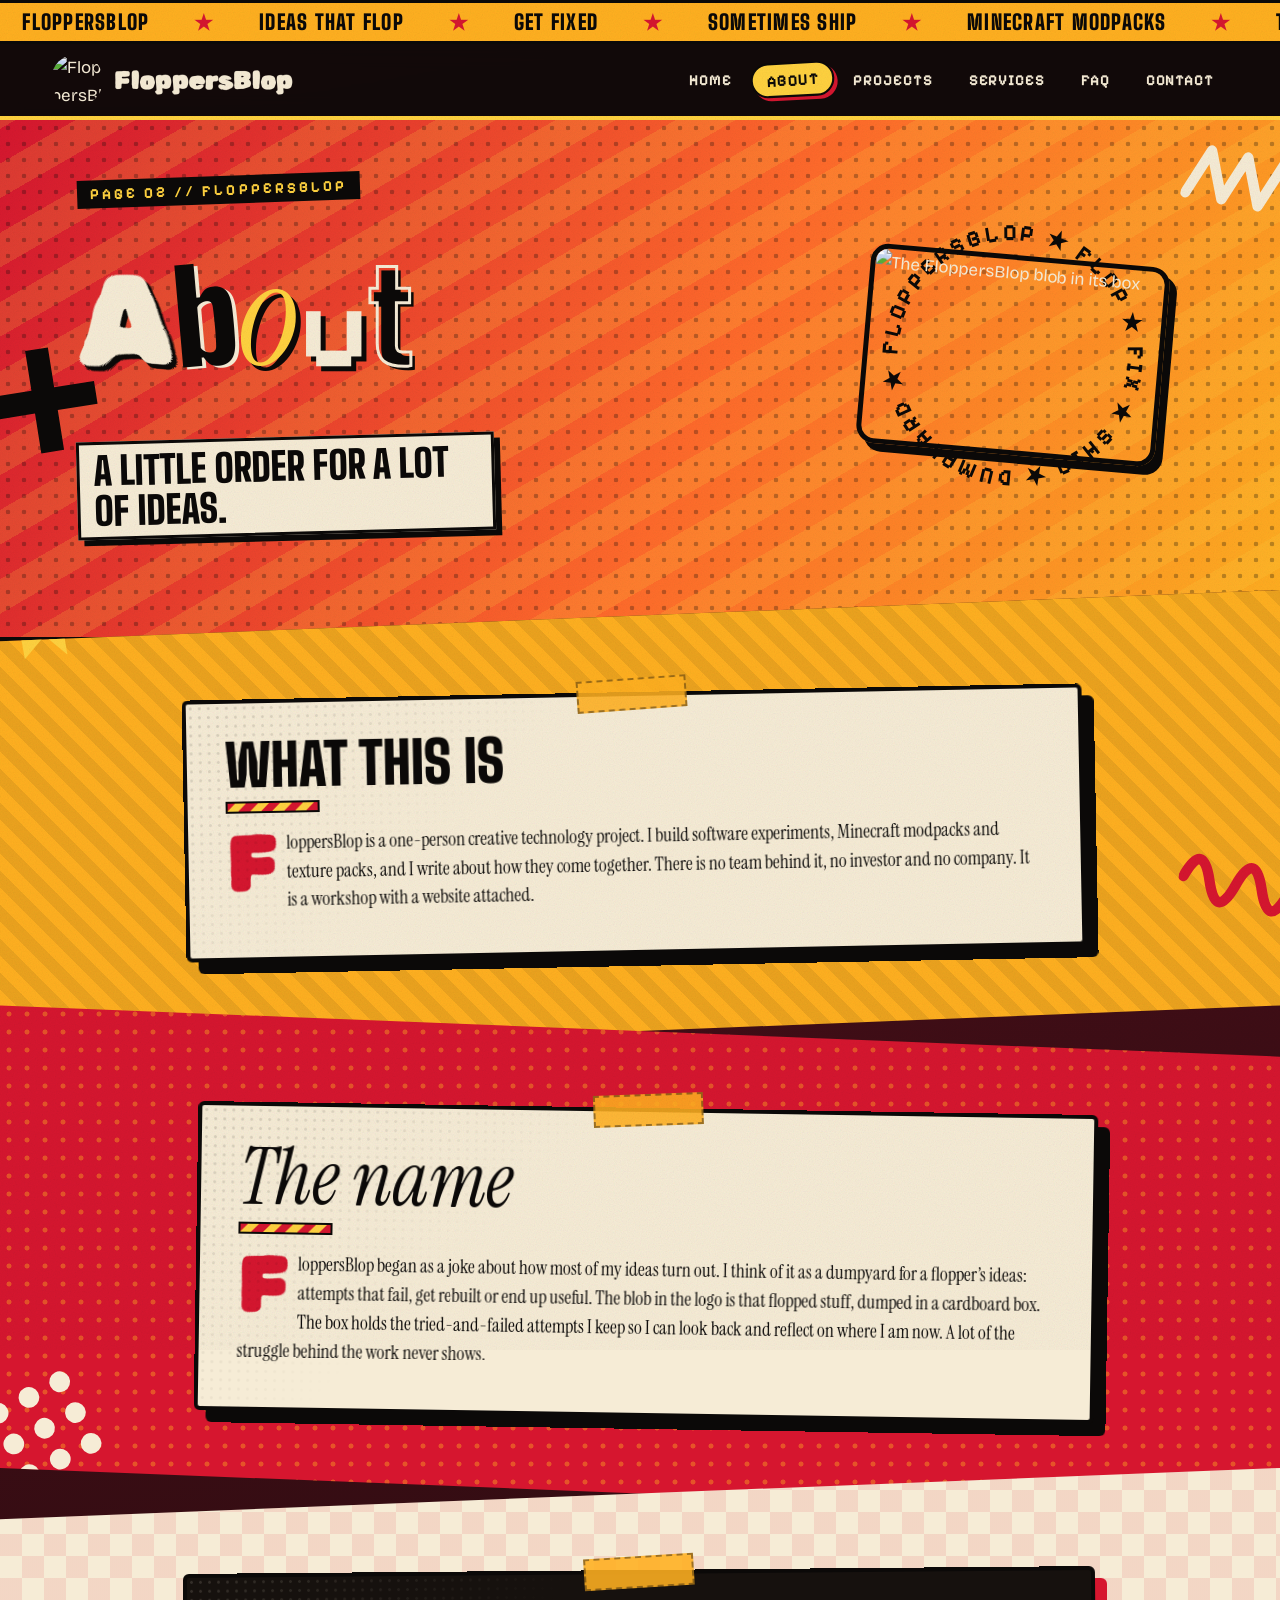
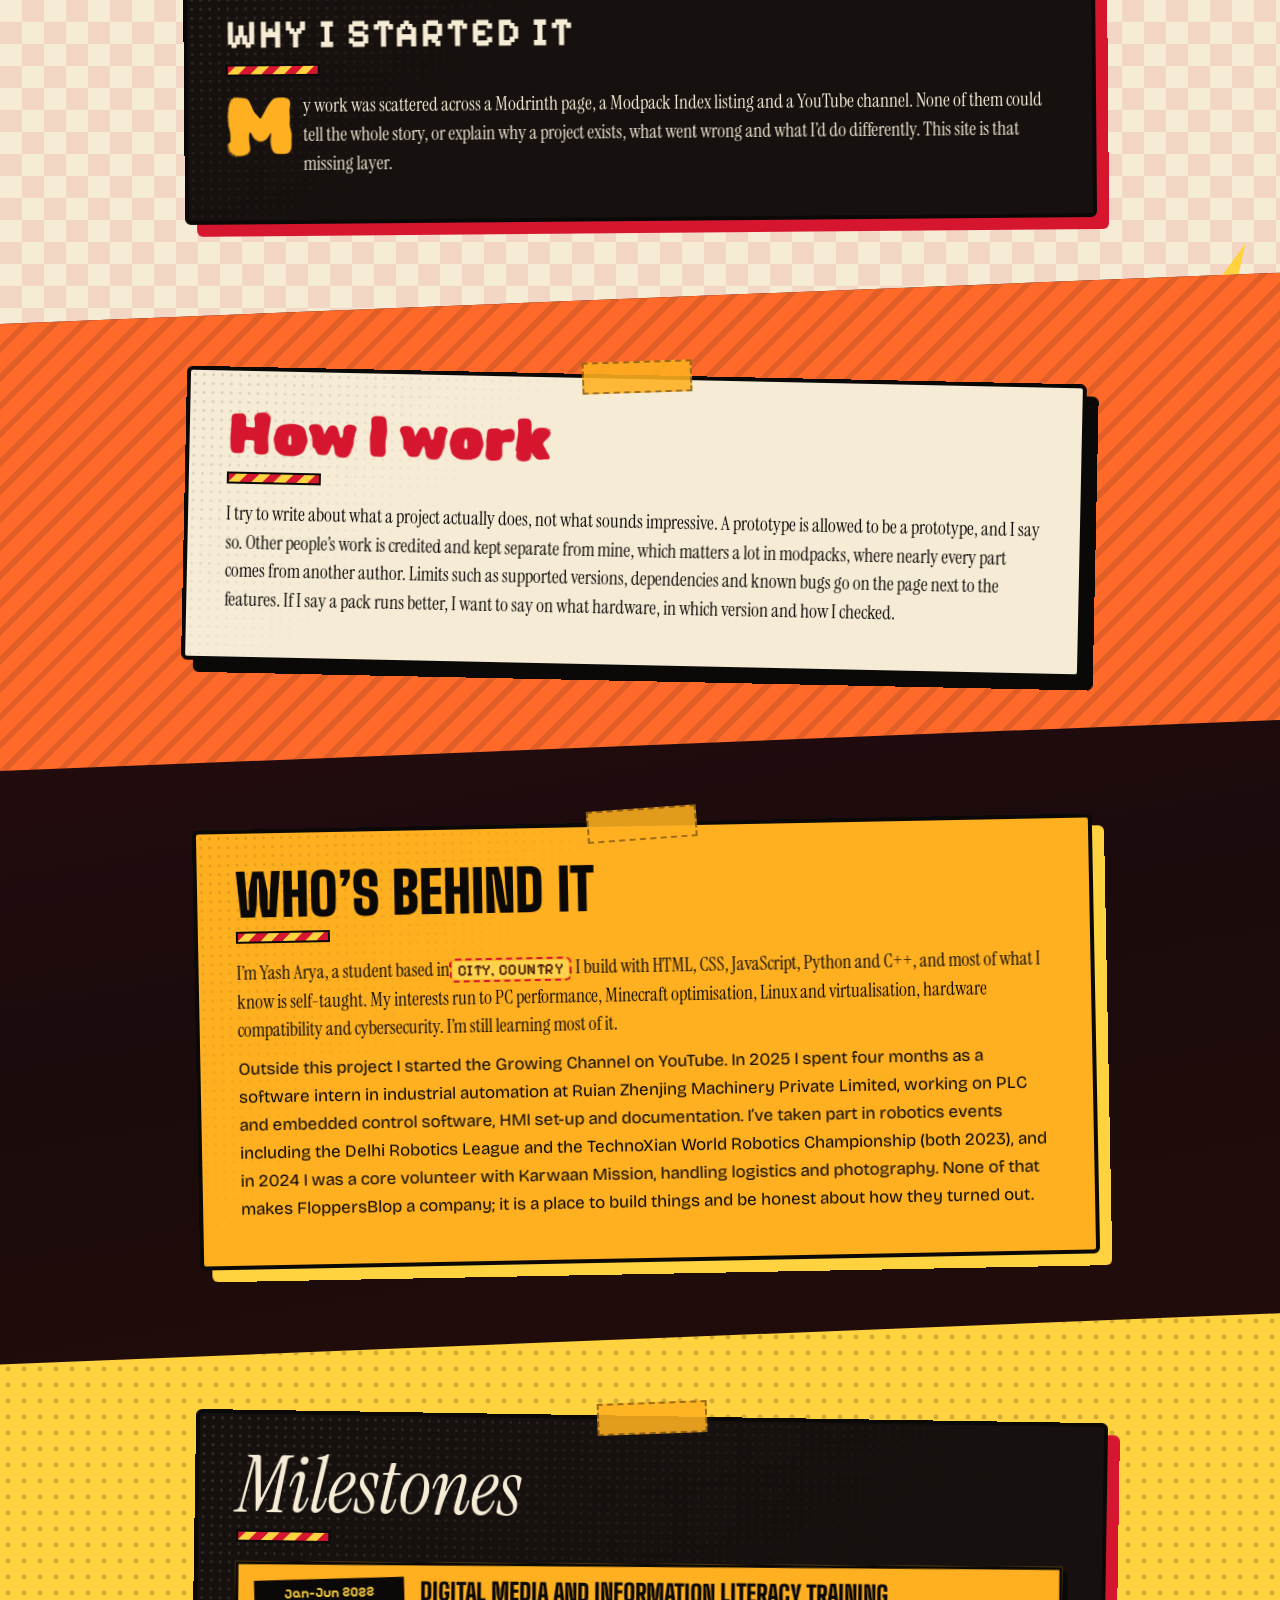
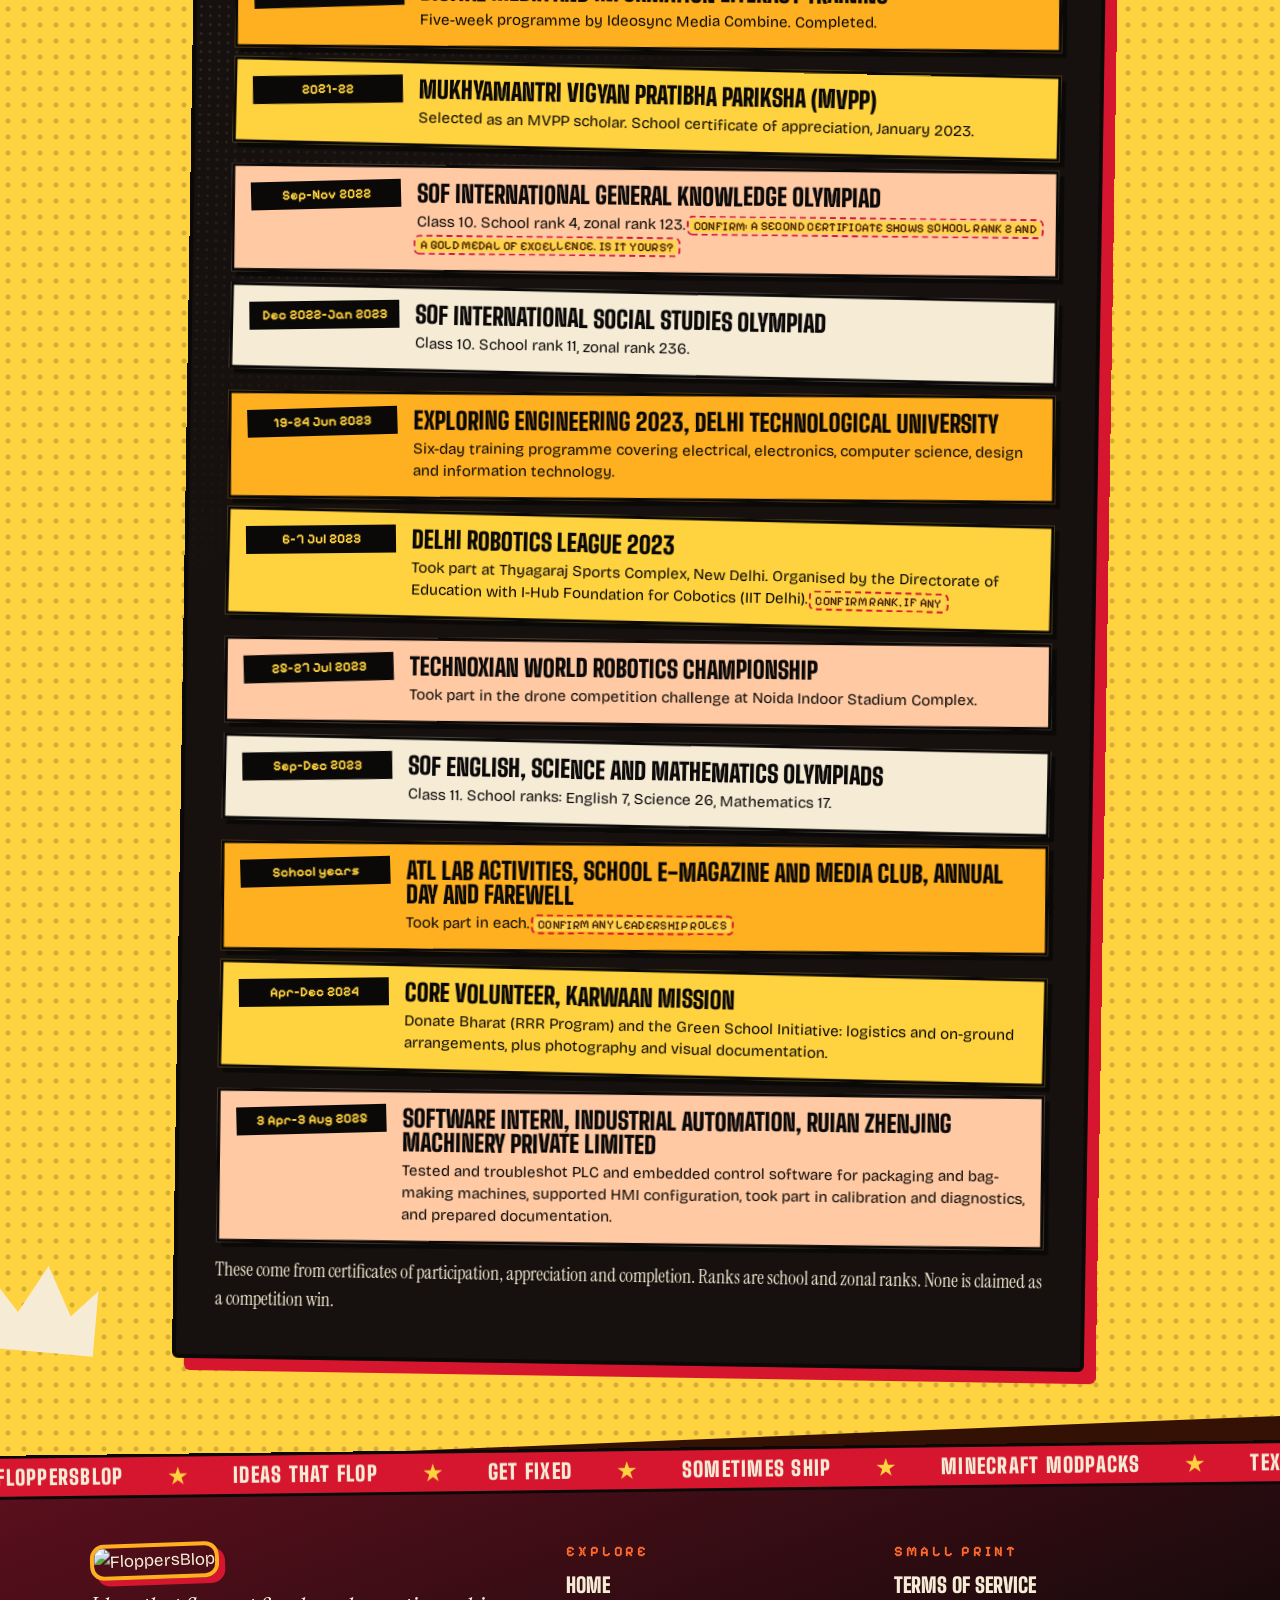
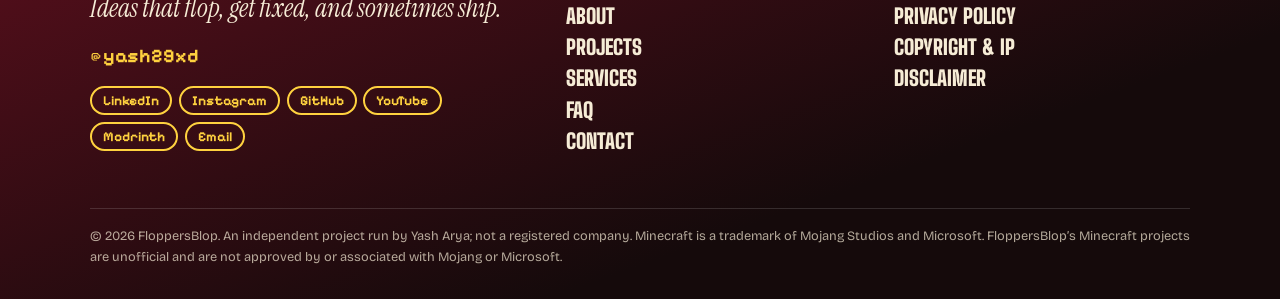
==== about.html @ ad52f60c "Add files via upload" ====
<!doctype html><html lang="en"><head><meta charset="utf-8"><meta name="viewport" content="width=device-width,initial-scale=1">
<title>About | FloppersBlop</title><meta name="description" content="FloppersBlop: an independent project by Yash Arya. Minecraft modpacks, texture packs and software experiments."><link rel="icon" href="assets/favicon.png">
<link rel="preconnect" href="https://fonts.googleapis.com"><link rel="preconnect" href="https://fonts.gstatic.com" crossorigin>
<link href="https://fonts.googleapis.com/css2?family=Big+Shoulders+Display:wght@800;900&family=Bricolage+Grotesque:opsz,wght@12..96,400;12..96,600&family=Instrument+Serif:ital@0;1&family=Pixelify+Sans:wght@500;700&family=Rubik+Spray+Paint&display=swap" rel="stylesheet">
<link rel="stylesheet" href="styles.css"></head><body class="">
<div class="prog"></div><div class="grain"></div><div class="wipe"><i></i><i></i><i></i><i></i><i></i></div>
<div class="blob" aria-hidden="true"><svg viewBox="0 0 80 70"><path d="M8 44C6 22 24 6 44 6s32 14 28 36c-2 14-14 22-32 22S10 58 8 44z" fill="#fff4dc" stroke="#0b0908" stroke-width="4"/><g class="eyes"><path d="M20 30h16v7a8 8 0 0 1-16 0z M46 30h16v7a8 8 0 0 1-16 0z" fill="#0b0908"/><path d="M18 29h20M44 29h20" stroke="#0b0908" stroke-width="4" stroke-linecap="round"/></g></svg></div>
<div class="mq top" aria-hidden="true"><div class="mt"><span>FLOPPERSBLOP</span><span>IDEAS THAT FLOP</span><span>GET FIXED</span><span>SOMETIMES SHIP</span><span>MINECRAFT MODPACKS</span><span>TEXTURES</span><span>SOFTWARE EXPERIMENTS</span><span>@YASH29XD</span><span>FLOPPERSBLOP</span><span>IDEAS THAT FLOP</span><span>GET FIXED</span><span>SOMETIMES SHIP</span><span>MINECRAFT MODPACKS</span><span>TEXTURES</span><span>SOFTWARE EXPERIMENTS</span><span>@YASH29XD</span></div></div>
<header class="bar"><a class="brand" href="index.html"><img src="assets/logo.png" alt="FloppersBlop logo" width="52" height="52"><b>FloppersBlop</b></a>
<button class="burger" aria-label="Menu" aria-expanded="false"><i></i><i></i></button><nav><a href="index.html">Home</a><a href="about.html" class="on">About</a><a href="projects.html">Projects</a><a href="services.html">Services</a><a href="faq.html">FAQ</a><a href="contact.html">Contact</a></nav></header>
<main><div class="phead"><span class="pat"></span><svg class="dd" data-s="-.12" viewBox="0 0 100 100" style="right:-1.5%;top:6%;--dc:var(--cream);--r:11deg" aria-hidden="true"><path class="st" d="M4 70l16-40 16 40 16-40 16 40 16-40 12 40"/></svg><svg class="dd" data-s=".14" viewBox="0 0 100 100" style="left:-1%;top:60%;--dc:var(--ink);--r:-9deg" aria-hidden="true"><path d="M40 5h20v35h35v20h-35v35h-20v-35h-35v-20h35z"/></svg>
<div class="ph-in"><div class="ph-txt"><p class="kick">PAGE 02 // FLOPPERSBLOP</p><h1 aria-label="About"><span class="l l0">A</span><span class="l l1">b</span><span class="l l2">o</span><span class="l l3">u</span><span class="l l4">t</span></h1><p class="lede">A little order for a lot of ideas.</p></div><div class="vis sm"><img class="sticker" src="assets/mascot.png" alt="The FloppersBlop blob in its box" width="320" height="210"><svg class="ring" viewBox="0 0 200 200" aria-hidden="true"><defs><path id="rp" d="M100,100 m-80,0 a80,80 0 1,1 160,0 a80,80 0 1,1 -160,0"/></defs><text><textPath href="#rp" textLength="496" lengthAdjust="spacing">FLOPPERSBLOP &#9733; FLOP &#9733; FIX &#9733; SHIP &#9733; DUMPYARD &#9733;</textPath></text></svg></div></div></div>
<div class="band b-amber al-l"><svg class="dd" data-s="-.12" viewBox="0 0 100 100" style="left:-1.5%;top:8%;--dc:var(--sun);--r:-30deg" aria-hidden="true"><path d="M50 2l9 24 25-9-9 25 24 9-24 9 9 25-25-9-9 24-9-24-25 9 9-25-24-9 24-9-9-25 25 9z"/></svg><svg class="dd" data-s=".14" viewBox="0 0 100 100" style="right:-1%;top:55%;--dc:var(--cherry);--r:10deg" aria-hidden="true"><path class="st" d="M4 50q12-34 23 0t23 0 23 0 23 0"/></svg><div class="wrap"><section class="card c-cream rv rv0 dc" id="what-this-is" style="--r:-1.1deg"><span class="tape"></span><h2 class="f0">What this is</h2><p>FloppersBlop is a one-person creative technology project. I build software experiments, Minecraft modpacks and texture packs, and I write about how they come together. There is no team behind it, no investor and no company. It is a workshop with a website attached.</p></section></div></div><div class="band b-cherry al-r"><svg class="dd" data-s="-.12" viewBox="0 0 100 100" style="right:-1.5%;top:6%;--dc:var(--ink);--r:-7deg" aria-hidden="true"><path d="M5 85V28l22 24 23-42 23 42 22-24v57z"/></svg><svg class="dd" data-s=".14" viewBox="0 0 100 100" style="left:-1%;top:60%;--dc:var(--cream);--r:-27deg" aria-hidden="true"><g><circle cx="20" cy="20" r="9"/><circle cx="50" cy="20" r="9"/><circle cx="80" cy="20" r="9"/><circle cx="20" cy="50" r="9"/><circle cx="50" cy="50" r="9"/><circle cx="80" cy="50" r="9"/><circle cx="20" cy="80" r="9"/><circle cx="50" cy="80" r="9"/><circle cx="80" cy="80" r="9"/></g></svg><div class="wrap"><section class="card c-cream rv rv1 dc" id="the-name" style="--r:0.9deg"><span class="tape"></span><h2 class="f1">The name</h2><p>FloppersBlop began as a joke about how most of my ideas turn out. I think of it as a dumpyard for a flopper’s ideas: attempts that fail, get rebuilt or end up useful. The blob in the logo is that flopped stuff, dumped in a cardboard box. The box holds the tried-and-failed attempts I keep so I can look back and reflect on where I am now. A lot of the struggle behind the work never shows.</p></section></div></div><div class="band b-cream al-c"><svg class="dd" data-s="-.12" viewBox="0 0 100 100" style="left:-1.5%;top:8%;--dc:var(--cherry);--r:16deg" aria-hidden="true"><path class="st" d="M5 50h72M54 22l28 28-28 28"/></svg><svg class="dd" data-s=".14" viewBox="0 0 100 100" style="right:-1%;top:55%;--dc:var(--sun);--r:-4deg" aria-hidden="true"><path d="M62 2L15 58h28l-8 40 48-62H52z"/></svg><div class="wrap"><section class="card c-ink rv rv2 dc" id="why-i-started-it" style="--r:-0.5deg"><span class="tape"></span><h2 class="f2">Why I started it</h2><p>My work was scattered across a Modrinth page, a Modpack Index listing and a YouTube channel. None of them could tell the whole story, or explain why a project exists, what went wrong and what I’d do differently. This site is that missing layer.</p></section></div></div><div class="band b-orange al-l"><svg class="dd" data-s="-.12" viewBox="0 0 100 100" style="right:-1.5%;top:6%;--dc:var(--cream);--r:-21deg" aria-hidden="true"><path d="M40 5h20v35h35v20h-35v35h-20v-35h-35v-20h35z"/></svg><svg class="dd" data-s=".14" viewBox="0 0 100 100" style="left:-1%;top:60%;--dc:var(--ink);--r:19deg" aria-hidden="true"><path class="st" d="M4 70l16-40 16 40 16-40 16 40 16-40 12 40"/></svg><div class="wrap"><section class="card c-cream rv rv0 " id="how-i-work" style="--r:1.2deg"><span class="tape"></span><h2 class="f3">How I work</h2><p>I try to write about what a project actually does, not what sounds impressive. A prototype is allowed to be a prototype, and I say so. Other people’s work is credited and kept separate from mine, which matters a lot in modpacks, where nearly every part comes from another author. Limits such as supported versions, dependencies and known bugs go on the page next to the features. If I say a pack runs better, I want to say on what hardware, in which version and how I checked.</p></section></div></div><div class="band b-burgundy al-r"><svg class="dd" data-s="-.12" viewBox="0 0 100 100" style="left:-1.5%;top:8%;--dc:var(--sun);--r:2deg" aria-hidden="true"><path class="st" d="M4 50q12-34 23 0t23 0 23 0 23 0"/></svg><svg class="dd" data-s=".14" viewBox="0 0 100 100" style="right:-1%;top:55%;--dc:var(--cherry);--r:-18deg" aria-hidden="true"><path d="M50 2l9 24 25-9-9 25 24 9-24 9 9 25-25-9-9 24-9-24-25 9 9-25-24-9 24-9-9-25 25 9z"/></svg><div class="wrap"><section class="card c-amber rv rv1 " id="who-s-behind-it" style="--r:-1.1deg"><span class="tape"></span><h2 class="f0">Who’s behind it</h2><p>I’m Yash Arya, a student based in <mark class="ph">CITY, COUNTRY</mark>. I build with HTML, CSS, JavaScript, Python and C++, and most of what I know is self-taught. My interests run to PC performance, Minecraft optimisation, Linux and virtualisation, hardware compatibility and cybersecurity. I’m still learning most of it.</p><p>Outside this project I started the Growing Channel on YouTube. In 2025 I spent four months as a software intern in industrial automation at Ruian Zhenjing Machinery Private Limited, working on PLC and embedded control software, HMI set-up and documentation. I’ve taken part in robotics events including the Delhi Robotics League and the TechnoXian World Robotics Championship (both 2023), and in 2024 I was a core volunteer with Karwaan Mission, handling logistics and photography. None of that makes FloppersBlop a company; it is a place to build things and be honest about how they turned out.</p></section></div></div><div class="band b-sun al-c"><svg class="dd" data-s="-.12" viewBox="0 0 100 100" style="right:-1.5%;top:6%;--dc:var(--ink);--r:25deg" aria-hidden="true"><g><circle cx="20" cy="20" r="9"/><circle cx="50" cy="20" r="9"/><circle cx="80" cy="20" r="9"/><circle cx="20" cy="50" r="9"/><circle cx="50" cy="50" r="9"/><circle cx="80" cy="50" r="9"/><circle cx="20" cy="80" r="9"/><circle cx="50" cy="80" r="9"/><circle cx="80" cy="80" r="9"/></g></svg><svg class="dd" data-s=".14" viewBox="0 0 100 100" style="left:-1%;top:60%;--dc:var(--cream);--r:5deg" aria-hidden="true"><path d="M5 85V28l22 24 23-42 23 42 22-24v57z"/></svg><div class="wrap"><section class="card c-ink rv rv2 " id="milestones" style="--r:0.9deg"><span class="tape"></span><h2 class="f1">Milestones</h2><ol class="timeline"><li class="tl0"><span class="when">Jan–Jun 2022</span><div><h4>Digital Media and Information Literacy Training</h4><p>Five-week programme by Ideosync Media Combine. Completed.</p></div></li><li class="tl1"><span class="when">2021–22</span><div><h4>Mukhyamantri Vigyan Pratibha Pariksha (MVPP)</h4><p>Selected as an MVPP scholar. School certificate of appreciation, January 2023.</p></div></li><li class="tl2"><span class="when">Sep–Nov 2022</span><div><h4>SOF International General Knowledge Olympiad</h4><p>Class 10. School rank 4, zonal rank 123. <mark class="ph">CONFIRM: A SECOND CERTIFICATE SHOWS SCHOOL RANK 2 AND A GOLD MEDAL OF EXCELLENCE. IS IT YOURS?</mark></p></div></li><li class="tl3"><span class="when">Dec 2022–Jan 2023</span><div><h4>SOF International Social Studies Olympiad</h4><p>Class 10. School rank 11, zonal rank 236.</p></div></li><li class="tl0"><span class="when">19–24 Jun 2023</span><div><h4>Exploring Engineering 2023, Delhi Technological University</h4><p>Six-day training programme covering electrical, electronics, computer science, design and information technology.</p></div></li><li class="tl1"><span class="when">6–7 Jul 2023</span><div><h4>Delhi Robotics League 2023</h4><p>Took part at Thyagaraj Sports Complex, New Delhi. Organised by the Directorate of Education with I-Hub Foundation for Cobotics (IIT Delhi). <mark class="ph">CONFIRM RANK, IF ANY</mark></p></div></li><li class="tl2"><span class="when">25–27 Jul 2023</span><div><h4>TechnoXian World Robotics Championship</h4><p>Took part in the drone competition challenge at Noida Indoor Stadium Complex.</p></div></li><li class="tl3"><span class="when">Sep–Dec 2023</span><div><h4>SOF English, Science and Mathematics Olympiads</h4><p>Class 11. School ranks: English 7, Science 26, Mathematics 17.</p></div></li><li class="tl0"><span class="when">School years</span><div><h4>ATL lab activities, school e-magazine and Media Club, Annual Day and farewell</h4><p>Took part in each. <mark class="ph">CONFIRM ANY LEADERSHIP ROLES</mark></p></div></li><li class="tl1"><span class="when">Apr–Dec 2024</span><div><h4>Core volunteer, Karwaan Mission</h4><p>Donate Bharat (RRR Program) and the Green School Initiative: logistics and on-ground arrangements, plus photography and visual documentation.</p></div></li><li class="tl2"><span class="when">3 Apr–3 Aug 2025</span><div><h4>Software Intern, Industrial Automation, Ruian Zhenjing Machinery Private Limited</h4><p>Tested and troubleshot PLC and embedded control software for packaging and bag-making machines, supported HMI configuration, took part in calibration and diagnostics, and prepared documentation.</p></div></li></ol><p>These come from certificates of participation, appreciation and completion. Ranks are school and zonal ranks. None is claimed as a competition win.</p></section></div></div></main>
<div class="mq bot" aria-hidden="true"><div class="mt"><span>FLOPPERSBLOP</span><span>IDEAS THAT FLOP</span><span>GET FIXED</span><span>SOMETIMES SHIP</span><span>MINECRAFT MODPACKS</span><span>TEXTURES</span><span>SOFTWARE EXPERIMENTS</span><span>@YASH29XD</span><span>FLOPPERSBLOP</span><span>IDEAS THAT FLOP</span><span>GET FIXED</span><span>SOMETIMES SHIP</span><span>MINECRAFT MODPACKS</span><span>TEXTURES</span><span>SOFTWARE EXPERIMENTS</span><span>@YASH29XD</span></div></div>
<footer><div class="fg"><div><img class="wm" src="assets/wordmark.png" alt="FloppersBlop" width="320" height="120"><p class="ft">Ideas that flop, get fixed, and sometimes ship.</p><p class="tag">@yash29xd</p><p class="soc"><a href="https://www.linkedin.com/in/yash29xd/" target="_blank" rel="noopener">LinkedIn</a><a href="https://www.instagram.com/floppersblop/" target="_blank" rel="noopener">Instagram</a><a href="https://github.com/Yash29xd" target="_blank" rel="noopener">GitHub</a><a href="https://www.youtube.com/@GrowingChannel" target="_blank" rel="noopener">YouTube</a><a href="https://modrinth.com/user/OptiBoostCraft" target="_blank" rel="noopener">Modrinth</a><a href="mailto:29aryash@gmail.com">Email</a></p></div>
<div><h4>Explore</h4><a href="index.html">Home</a><a href="about.html" class="on">About</a><a href="projects.html">Projects</a><a href="services.html">Services</a><a href="faq.html">FAQ</a><a href="contact.html">Contact</a></div><div><h4>Small print</h4><a href="terms.html">Terms of Service</a><a href="privacy.html">Privacy Policy</a><a href="copyright.html">Copyright & IP</a><a href="disclaimer.html">Disclaimer</a></div></div>
<p class="fine">&copy; 2026 FloppersBlop. An independent project run by Yash Arya; not a registered company. Minecraft is a trademark of Mojang Studios and Microsoft. FloppersBlop&rsquo;s Minecraft projects are unofficial and are not approved by or associated with Mojang or Microsoft.</p></footer>
<script src="app.js"></script></body></html>
---- styles.css ----
:root{--ink:#0b0908;--cream:#f6ecd6;--amber:#ffb020;--sun:#ffd23f;--orange:#ff6a2b;--cherry:#d6162f;--burg:#5c0f1d;--peach:#ffc9a3;--d:'Rubik Spray Paint','Big Shoulders Display',Impact,sans-serif;--c:'Big Shoulders Display',Impact,'Arial Narrow',sans-serif;--s:'Instrument Serif',Georgia,serif;--p:'Pixelify Sans',monospace;--b:'Bricolage Grotesque',system-ui,sans-serif}
*{box-sizing:border-box}html{scroll-behavior:smooth;overflow-x:hidden}
body{margin:0;background:linear-gradient(170deg,var(--burg),#1b0b0c 50%,#3a1203);color:var(--cream);font:17px/1.65 var(--b);overflow-x:hidden}
@media(hover:hover) and (pointer:fine){body,a,button,summary{cursor:none}}
a{color:var(--lk,var(--orange));text-underline-offset:3px;word-break:break-word}
::selection{background:var(--ink);color:var(--sun)}
.prog{position:fixed;top:0;left:0;height:6px;width:var(--p,0%);z-index:130;background:linear-gradient(90deg,var(--cherry),var(--orange),var(--sun));box-shadow:0 2px 0 var(--ink)}
.grain{position:fixed;inset:-50%;z-index:90;pointer-events:none;opacity:.14;mix-blend-mode:multiply;background-image:url("data:image/svg+xml;utf8,<svg xmlns='http://www.w3.org/2000/svg' width='220' height='220'><filter id='n'><feTurbulence type='fractalNoise' baseFrequency='.85' numOctaves='3' stitchTiles='stitch'/></filter><rect width='100%25' height='100%25' filter='url(%23n)'/></svg>");animation:gr 1s steps(6) infinite}
@keyframes gr{0%{transform:translate(0,0)}20%{transform:translate(-3%,2%)}40%{transform:translate(2%,-3%)}60%{transform:translate(-2%,-1%)}80%{transform:translate(3%,3%)}100%{transform:translate(0,0)}}
.mq{overflow:hidden;white-space:nowrap;background:var(--amber);color:var(--ink);border-block:3px solid var(--ink);font:900 1.3rem/1 var(--c);letter-spacing:.06em;padding:.55rem 0;position:relative;z-index:60}
.mq.bot{background:var(--cherry);color:var(--cream);transform:rotate(-.7deg);margin:-1.2rem -2vw 0;position:relative}
.mt{display:inline-block;animation:mq 38s linear infinite}.mq.bot .mt{animation-direction:reverse}
.mq span{padding:0 1.4rem}.mq span:after{content:"\2605";margin-left:2.8rem;color:var(--cherry)}.mq.bot span:after{color:var(--sun)}
@keyframes mq{to{transform:translateX(-50%)}}
.bar{position:sticky;top:0;z-index:50;display:flex;align-items:center;justify-content:space-between;gap:1rem;padding:.6rem 4vw;background:rgba(11,9,8,.9);backdrop-filter:blur(10px);border-bottom:4px solid var(--sun)}
.brand{display:flex;align-items:center;gap:.7rem;text-decoration:none;color:var(--cream)}.brand img{border-radius:50%;transition:transform .5s cubic-bezier(.3,1.6,.5,1)}.brand:hover img{transform:rotate(360deg) scale(1.1)}
.brand b{font:400 1.6rem var(--d)}
nav{display:flex;gap:.4rem;flex-wrap:wrap}nav a{font:700 .95rem var(--p);text-transform:uppercase;letter-spacing:.06em;color:var(--cream);text-decoration:none;padding:.35rem .8rem;border:2px solid transparent;border-radius:99px;transition:.25s}
nav a:hover,nav a.on{background:var(--sun);color:var(--ink);border-color:var(--ink);transform:rotate(-3deg) scale(1.06);box-shadow:3px 3px 0 var(--cherry)}
.burger{display:none;background:none;border:0;padding:.5rem}.burger i{display:block;width:30px;height:4px;background:var(--sun);margin:6px 0}
/* hero */
.phead{position:relative;padding:3.5rem 6vw 8vw;overflow:hidden;background:linear-gradient(115deg,var(--cherry) 0%,var(--orange) 55%,var(--amber) 100%);clip-path:polygon(0 0,100% 0,100% calc(100% - 4vw),0 100%);border-bottom:4px solid var(--ink)}
.pat{position:absolute;inset:0;background:radial-gradient(rgba(11,9,8,.28) 2px,transparent 2.6px) 0 0/16px 16px,repeating-linear-gradient(-30deg,rgba(255,210,63,.18) 0 30px,transparent 30px 60px);animation:pt 40s linear infinite}
@keyframes pt{to{background-position:160px 160px,0 0}}
.ph-in{position:relative;z-index:3;display:grid;grid-template-columns:1.5fr .8fr;gap:2rem;align-items:center;max-width:1200px;margin:0 auto}
.kick{display:inline-block;font:700 .95rem var(--p);letter-spacing:.2em;background:var(--ink);color:var(--sun);padding:.3rem .8rem;transform:rotate(-2deg);margin:0 0 1rem}
h1{font:400 clamp(3.2rem,10vw,8.4rem)/.95 var(--d);margin:0;color:var(--cream);text-shadow:5px 5px 0 var(--ink);overflow-wrap:anywhere}
h1 .l,h1 .w{display:inline-block;transition:transform .35s cubic-bezier(.3,1.8,.5,1)}h1 .l:hover,h1 .w:hover{transform:translateY(-.1em) rotate(-8deg) scale(1.12)}
.l0,.w0{font-family:var(--d)}.l1{font:900 1em var(--c);color:var(--ink);text-shadow:3px 3px 0 var(--cream);transform:rotate(-5deg)}
.l2{font:italic 400 1.15em var(--s);color:var(--sun);text-transform:lowercase}.l3{font:700 .9em var(--p);color:var(--cream)}.l4{font:900 1em var(--c);color:transparent;-webkit-text-stroke:3px var(--cream);text-shadow:4px 4px 0 var(--ink)}
.w1{font:900 1em var(--c);color:transparent;-webkit-text-stroke:3px var(--cream);text-transform:uppercase}.w2{font:italic 400 1.15em var(--s);color:var(--sun);text-transform:lowercase}.w3{font:700 .8em var(--p);color:var(--ink);text-shadow:3px 3px 0 var(--cream)}
h1:hover .l,h1:hover .w{animation:gl .4s steps(2) 2}@keyframes gl{50%{text-shadow:-4px 0 var(--sun),4px 0 var(--ink)}}
.lede{display:inline-block;font:900 clamp(1.4rem,3.4vw,2.4rem)/1.05 var(--c);text-transform:uppercase;background:var(--cream);color:var(--ink);padding:.35rem .9rem;border:3px solid var(--ink);box-shadow:6px 6px 0 var(--ink);transform:rotate(-1.5deg);margin:1.6rem 0 0;max-width:22ch}
.lede2{display:block;width:fit-content;font:italic 400 clamp(1.2rem,2.3vw,1.7rem)/1.3 var(--s);background:var(--ink);color:var(--cream);padding:.6rem 1.1rem;transform:rotate(1deg);margin:1rem 0 0;max-width:34ch;box-shadow:6px 6px 0 var(--sun)}
.vis{position:relative;justify-self:center;width:min(32vw,380px)}
.disk img{display:block;width:100%;height:auto;border-radius:50%;border:6px solid var(--ink);box-shadow:10px 10px 0 var(--ink);animation:fl 6s ease-in-out infinite}
@keyframes fl{50%{transform:translateY(-14px) rotate(3deg)}}
.vis .sticker{display:block;width:100%;height:auto;border-radius:18px;border:5px solid var(--ink);box-shadow:8px 8px 0 var(--ink);transform:rotate(5deg);animation:fl 7s ease-in-out infinite;transition:transform .4s}
.ring{position:absolute;inset:-16%;width:132%;height:132%;animation:spin 22s linear infinite;z-index:-1;pointer-events:none}.ring text{font:700 16px var(--p);fill:var(--ink);letter-spacing:3px}
.vis.sm{width:min(28vw,300px)}.vis.sm .ring{inset:-22%;width:144%;height:144%}
@keyframes spin{to{transform:rotate(360deg)}}
.stats{position:relative;z-index:3;display:grid;grid-template-columns:repeat(4,1fr);gap:1.2rem;max-width:1200px;margin:2.8rem auto 0}
.stat{background:var(--cream);color:var(--ink);border:4px solid var(--ink);box-shadow:6px 6px 0 var(--ink);padding:.9rem 1rem;transform:rotate(-1.5deg);transition:transform .3s cubic-bezier(.3,1.6,.5,1)}
.stat.s1{background:var(--ink);color:var(--cream);transform:rotate(1.2deg)}.stat.s2{background:var(--sun);transform:rotate(-.8deg)}.stat.s3{background:var(--cherry);color:var(--cream);transform:rotate(1.6deg)}
.stat:hover{transform:rotate(0) scale(1.05)}.stat b{display:block;font:900 clamp(2.6rem,5vw,4rem)/1 var(--c)}.stat span{display:block;font:700 .95rem/1.2 var(--b)}.stat small{font:500 .8rem var(--p);opacity:.8}
/* bands */
.band{position:relative;padding:8vw 0 8vw;margin-top:-4vw;clip-path:polygon(0 4vw,100% 0,100% calc(100% - 4vw),0 100%)}
.band.al-r{clip-path:polygon(0 0,100% 4vw,100% 100%,0 calc(100% - 4vw))}
.band.lg{clip-path:none;margin-top:0;padding:2rem 0}
.b-amber{background:var(--amber) repeating-linear-gradient(45deg,rgba(11,9,8,.08) 0 12px,transparent 12px 24px)}
.b-cherry{background:var(--cherry) radial-gradient(rgba(255,176,32,.4) 2.2px,transparent 2.8px) 0 0/18px 18px}
.b-cream{background:var(--cream) conic-gradient(rgba(214,22,47,.1) 25%,transparent 0 50%,rgba(214,22,47,.1) 0 75%,transparent 0) 0 0/44px 44px}
.b-orange{background:var(--orange) repeating-linear-gradient(-45deg,rgba(11,9,8,.12) 0 6px,transparent 6px 20px)}
.b-burgundy{background:var(--burg) linear-gradient(rgba(255,176,32,.14) 2px,transparent 2px) 0 0/36px 36px,linear-gradient(90deg,rgba(255,176,32,.14) 2px,transparent 2px) 0 0/36px 36px}
.b-sun{background:var(--sun) radial-gradient(rgba(11,9,8,.18) 2.2px,transparent 2.8px) 0 0/16px 16px}
.b-ink{background:radial-gradient(60vw 30vw at 90% 0,rgba(214,22,47,.55),transparent 70%),radial-gradient(50vw 30vw at 0 100%,rgba(255,176,32,.35),transparent 70%),var(--ink)}
.wrap{max-width:1040px;margin:0 auto;padding:0 5vw;position:relative;z-index:2}
.al-l .card{margin-right:auto;width:min(100%,900px)}.al-r .card{margin-left:auto;width:min(100%,900px)}.al-c .card{margin-inline:auto}
.card{position:relative;background:var(--bg);color:var(--fg);border:4px solid var(--ink);border-radius:6px;padding:2.2rem 2.4rem 2rem;box-shadow:12px 12px 0 var(--sh);transform:perspective(1100px) rotate(var(--r,0deg)) rotateX(var(--rx,0deg)) rotateY(var(--ry,0deg));transition:transform .35s cubic-bezier(.3,1.4,.5,1),box-shadow .3s}
.c-cream{--bg:var(--cream);--fg:var(--ink);--ac:var(--cherry);--acfg:var(--cream);--sh:var(--ink);--lk:var(--cherry)}
.c-ink{--bg:#16110e;--fg:var(--cream);--ac:var(--amber);--acfg:var(--ink);--sh:var(--cherry);--lk:var(--amber)}
.c-amber{--bg:var(--amber);--fg:var(--ink);--ac:var(--cherry);--acfg:var(--cream);--sh:var(--ink);--lk:var(--burg)}
.b-burgundy .card,.b-cherry .card{--sh:var(--sun)}.b-cherry .card{--sh:var(--ink)}.b-cream .card{--sh:var(--cherry)}
.card:hover{box-shadow:16px 16px 0 var(--sh)}
.legal .card{transform:none!important}
.card:before{content:"";position:absolute;inset:0;pointer-events:none;background:radial-gradient(color-mix(in srgb,var(--fg) 14%,transparent) 1.2px,transparent 1.6px) 0 0/9px 9px;-webkit-mask:linear-gradient(135deg,#000,transparent 35%);mask:linear-gradient(135deg,#000,transparent 35%)}
.tape{position:absolute;top:-18px;left:50%;width:110px;height:32px;margin-left:-55px;background:rgba(255,176,32,.88);border:2px dashed rgba(11,9,8,.4);transform:rotate(-3deg)}
.card:nth-child(2n) .tape{background:rgba(214,22,47,.85);transform:rotate(4deg)}
h2{margin:0 0 1rem;color:var(--fg);position:relative}
h2.f0{font:900 clamp(2rem,5vw,3.6rem)/.95 var(--c);text-transform:uppercase}
h2.f1{font:italic 400 clamp(2.6rem,6vw,4.8rem)/.95 var(--s)}
h2.f2{font:700 clamp(1.5rem,3.6vw,2.5rem)/1.1 var(--p);text-transform:uppercase;letter-spacing:.04em}
h2.f3{font:400 clamp(2.2rem,5vw,3.6rem)/1 var(--d);color:var(--ac)}
h2:after{content:"";display:block;height:8px;width:90px;background:repeating-linear-gradient(-45deg,var(--cherry) 0 8px,var(--sun) 8px 16px);margin-top:.5rem;border:2px solid var(--ink)}
h3{font:700 1.1rem var(--p);color:var(--ac);margin:1.6rem 0 .3rem;text-transform:uppercase;letter-spacing:.05em}
.card p,.card li{margin:.6rem 0}.card p:first-of-type:not(:only-child){font:400 1.2rem/1.5 var(--s)}
.dc>p:first-of-type::first-letter{font:400 4.2em/.8 var(--d);float:left;padding:.04em .1em 0 0;color:var(--ac)}
.card strong{font-weight:600;background:linear-gradient(transparent 60%,color-mix(in srgb,var(--sun) 70%,transparent) 60%);color:inherit}
.card ul{padding-left:1.2rem}.card li::marker{color:var(--ac);content:"\25B6  ";font-size:.7em}
mark.ph{background:#ffd34d;color:#3a1200;outline:2px dashed var(--cherry);outline-offset:1px;padding:0 .3em;border-radius:3px;font:500 .8em var(--p);letter-spacing:.03em;box-decoration-break:clone;-webkit-box-decoration-break:clone}
.tw{overflow-x:auto;margin:1rem 0;border:3px solid var(--fg);box-shadow:5px 5px 0 var(--fg)}
table{border-collapse:collapse;width:100%;font-size:.95rem;line-height:1.4}
th{background:var(--fg);color:var(--bg);font:700 .85rem var(--p);text-transform:uppercase;letter-spacing:.08em;text-align:left;padding:.6rem .8rem}
td,.kv th{padding:.6rem .8rem;border-top:2px solid color-mix(in srgb,var(--fg) 20%,transparent);vertical-align:top}
.kv th{background:var(--ac);color:var(--acfg);width:30%}
tbody tr:nth-child(even) td{background:color-mix(in srgb,var(--fg) 7%,transparent)}
.ban{margin:1rem 0;padding:1rem 1.2rem;background:repeating-linear-gradient(-45deg,var(--ink) 0 14px,#2a1d17 14px 28px);color:var(--sun);font:700 1.05rem var(--p);letter-spacing:.08em;border-left:10px solid var(--cherry)}
.qa{border-bottom:3px solid var(--fg);padding:.3rem 0}.qa summary{list-style:none;display:flex;justify-content:space-between;align-items:center;gap:1rem;font:900 1.5rem/1.1 var(--c);text-transform:uppercase;padding:.8rem 0}
.qa summary::-webkit-details-marker{display:none}.qa i{flex:none;width:34px;height:34px;border:3px solid var(--ink);border-radius:50%;background:var(--sun);position:relative;transition:transform .4s cubic-bezier(.3,1.6,.5,1),background .3s}
.qa i:before,.qa i:after{content:"";position:absolute;left:7px;right:7px;top:13px;height:4px;background:var(--ink)}.qa i:after{transform:rotate(90deg)}
.qa[open] i{transform:rotate(135deg);background:var(--cherry)}.qa p{margin:0 0 1rem;animation:dn .4s both}@keyframes dn{from{opacity:0;transform:translateY(-10px)}}
.chips ul{display:flex;flex-wrap:wrap;gap:.5rem;padding:0;margin:.6rem 0}.chips li{list-style:none;margin:0;font:700 .85rem var(--p);padding:.3rem .7rem;border:2px solid var(--ink);border-radius:99px;transition:transform .3s cubic-bezier(.3,1.8,.5,1)}.chips li::marker{content:""}
.chips li:hover{transform:rotate(-5deg) scale(1.12)}.chips li:nth-child(3n){transform:rotate(-2deg)}.chips li:nth-child(3n+1){transform:rotate(1.5deg)}
.c0{background:var(--amber);color:var(--ink)}.c1{background:var(--cherry);color:var(--cream)}.c2{background:var(--ink);color:var(--cream)}.c3{background:var(--orange);color:var(--ink)}.c4{background:var(--sun);color:var(--ink)}
.timeline{list-style:none;padding:0;margin:1rem 0;display:grid;gap:1rem}
.timeline li{display:grid;grid-template-columns:150px 1fr;gap:1rem;align-items:start;margin:0;padding:.9rem 1rem;border:3px solid var(--ink);box-shadow:5px 5px 0 var(--ink);color:var(--ink);transition:transform .3s cubic-bezier(.3,1.6,.5,1)}
.timeline li::marker{content:""}.timeline li:hover{transform:rotate(0) scale(1.02)!important}
.tl0{background:var(--amber);transform:rotate(-.5deg)}.tl1{background:var(--sun);transform:rotate(.5deg)}.tl2{background:var(--peach);transform:rotate(-.3deg)}.tl3{background:var(--cream);transform:rotate(.4deg)}
.when{font:700 .85rem/1.2 var(--p);background:var(--ink);color:var(--sun);padding:.35rem .6rem;transform:rotate(-2deg);text-align:center}
.timeline h4{font:900 1.5rem/1 var(--c);text-transform:uppercase;margin:0 0 .3rem}.timeline p{margin:0!important;font:400 .95rem/1.45 var(--b)!important}
.timeline a{color:var(--cherry)}
.tiles-band{padding:7vw 5vw 8vw}.tiles{display:grid;grid-template-columns:repeat(3,1fr);gap:1.6rem;max-width:1150px;margin:0 auto;position:relative;z-index:2}
.tile{position:relative;overflow:hidden;display:flex;flex-direction:column;gap:.5rem;min-height:300px;padding:1.6rem;border:4px solid var(--ink);box-shadow:8px 8px 0 var(--sun);text-decoration:none;color:var(--ink);transition:transform .4s cubic-bezier(.3,1.6,.5,1),box-shadow .3s}
.tile:nth-child(1){transform:rotate(-1.5deg)}.tile:nth-child(2){transform:rotate(1deg) translateY(1.5rem)}.tile:nth-child(3){transform:rotate(-.6deg)}
.tile:hover{transform:rotate(0) translateY(-8px) scale(1.03);box-shadow:12px 12px 0 var(--sun)}
.t-amber{background:var(--amber)}.t-cherry{background:var(--cherry);color:var(--cream)}.t-cream{background:var(--cream)}
.tile em{font:700 .85rem var(--p);font-style:normal;text-transform:uppercase;letter-spacing:.15em;background:var(--ink);color:var(--sun);padding:.2rem .6rem;width:fit-content}
.tile h3{font:900 clamp(2.2rem,4vw,3.2rem)/.9 var(--c);color:inherit;text-transform:uppercase;margin:.4rem 0;letter-spacing:0}.tile:nth-child(2) h3{font:400 clamp(2rem,3.6vw,2.8rem)/1 var(--d)}.tile:nth-child(3) h3{font:italic 400 clamp(2.4rem,4vw,3.4rem)/.95 var(--s);text-transform:none}
.tile p{margin:0;max-width:20ch;font-weight:600}.go{margin-top:auto;font:700 .95rem var(--p);text-transform:uppercase}
.tile img{position:absolute;right:-26px;bottom:-14px;width:58%;border-radius:16px;border:4px solid var(--ink);transform:rotate(9deg);transition:transform .5s cubic-bezier(.3,1.6,.5,1)}.tile:hover img{transform:rotate(-4deg) scale(1.12)}
/* doodles */
.dd{position:absolute;width:clamp(56px,9vw,130px);fill:var(--dc);z-index:1;transform:translateY(var(--py,0px)) rotate(var(--r,0deg));animation:wob 7s ease-in-out infinite alternate;pointer-events:none}
.dd .st{fill:none;stroke:var(--dc);stroke-width:9;stroke-linecap:round;stroke-linejoin:round}
.phead .dd{z-index:2}@keyframes wob{to{rotate:14deg;scale:1.1}}
footer{position:relative;margin-top:-1.2rem;padding:4rem 6vw 2rem;background:linear-gradient(160deg,var(--burg),#150a0b 70%);border-top:6px solid var(--sun)}
.fg{display:grid;grid-template-columns:1.5fr 1fr 1fr;gap:2rem;max-width:1100px;margin:0 auto}
footer .wm{width:min(100%,300px);height:auto;border-radius:14px;border:4px solid var(--amber);transform:rotate(-2deg);box-shadow:6px 6px 0 var(--cherry)}
.ft{font:italic 1.6rem var(--s);margin:.8rem 0}.tag{font:700 1.2rem var(--p);color:var(--sun)}
footer h4{font:700 .9rem var(--p);letter-spacing:.2em;color:var(--orange);text-transform:uppercase;margin:0 0 .6rem}
footer .fg>div>a{display:block;color:var(--cream);text-decoration:none;font:900 1.3rem/1.5 var(--c);text-transform:uppercase;transition:.2s}footer .fg>div>a:hover{color:var(--sun);transform:translateX(8px)}
.soc{display:flex;flex-wrap:wrap;gap:.4rem;margin-top:.8rem}footer .soc a{display:inline-block;font:700 .85rem var(--p);padding:.25rem .7rem;border:2px solid var(--sun);border-radius:99px;color:var(--sun);text-decoration:none}footer .soc a:hover{background:var(--sun);color:var(--ink);transform:rotate(-4deg)}
.fine{max-width:1100px;margin:2.5rem auto 0;font-size:.8rem;opacity:.7;border-top:1px solid rgba(255,255,255,.2);padding-top:1rem}
.blob{position:fixed;left:0;top:0;width:54px;height:48px;z-index:140;pointer-events:none;opacity:0;transition:opacity .3s,width .3s,height .3s;will-change:transform}
.blob svg{width:100%;height:100%;filter:drop-shadow(3px 3px 0 var(--cherry))}.blob.on{opacity:1}.blob.big{width:84px;height:74px}.blob.big .eyes{transform:translateY(-5px)}.blob.down svg{transform:scale(.8)}
.burst{position:fixed;z-index:139;pointer-events:none;font-size:22px;color:var(--sun);text-shadow:2px 2px 0 var(--ink);animation:bu .8s ease-out forwards}
@keyframes bu{to{transform:translate(var(--dx),var(--dy)) rotate(240deg) scale(.2);opacity:0}}
@media(hover:none),(pointer:coarse){.blob{display:none}}
.wipe{position:fixed;inset:0;z-index:200;pointer-events:none;display:flex}.wipe i{flex:1;background:var(--amber);transform:scaleY(0);transform-origin:top;border-right:2px solid var(--ink)}
.wipe i:nth-child(2n){background:var(--cherry)}.wipe i:nth-child(3n){background:var(--orange)}
.wipe.in i{transform:scaleY(1);animation:wi .75s cubic-bezier(.7,0,.2,1) forwards;animation-delay:calc(var(--i)*70ms);transform-origin:bottom}
.wipe.out i{animation:wo .55s cubic-bezier(.7,0,.2,1) forwards;animation-delay:calc(var(--i)*60ms)}
@keyframes wi{to{transform:scaleY(0)}}@keyframes wo{to{transform:scaleY(1)}}
.rv{opacity:0;translate:0 50px;scale:.96;transition:opacity .8s,translate .8s cubic-bezier(.2,1,.3,1),scale .8s,transform .35s cubic-bezier(.3,1.4,.5,1),box-shadow .3s}.rv1{translate:-70px 30px}.rv2{translate:70px 30px}.rv.v{opacity:1;translate:0 0;scale:1}
@media(max-width:900px){.burger{display:block}nav{position:absolute;left:0;right:0;top:100%;flex-direction:column;background:var(--ink);padding:1rem 4vw;border-bottom:4px solid var(--sun);display:none}nav.open{display:flex}
.ph-in{grid-template-columns:1fr}.vis,.vis.sm{width:min(60vw,240px);justify-self:start;margin:1rem 0 0 .5rem}.stats{grid-template-columns:1fr 1fr}.tiles{grid-template-columns:1fr}.tile:nth-child(2){transform:rotate(1deg)}
.fg{grid-template-columns:1fr}.card{padding:1.8rem 1.2rem}.timeline li{grid-template-columns:1fr}.band{padding:10vw 0}.phead{padding-bottom:12vw}.al-l .card,.al-r .card{width:100%}}
@media(prefers-reduced-motion:reduce){*{animation:none!important;transition:none!important}.rv{opacity:1;translate:0 0;scale:1}}
.c-ink .c2{background:var(--cream);color:var(--ink)}
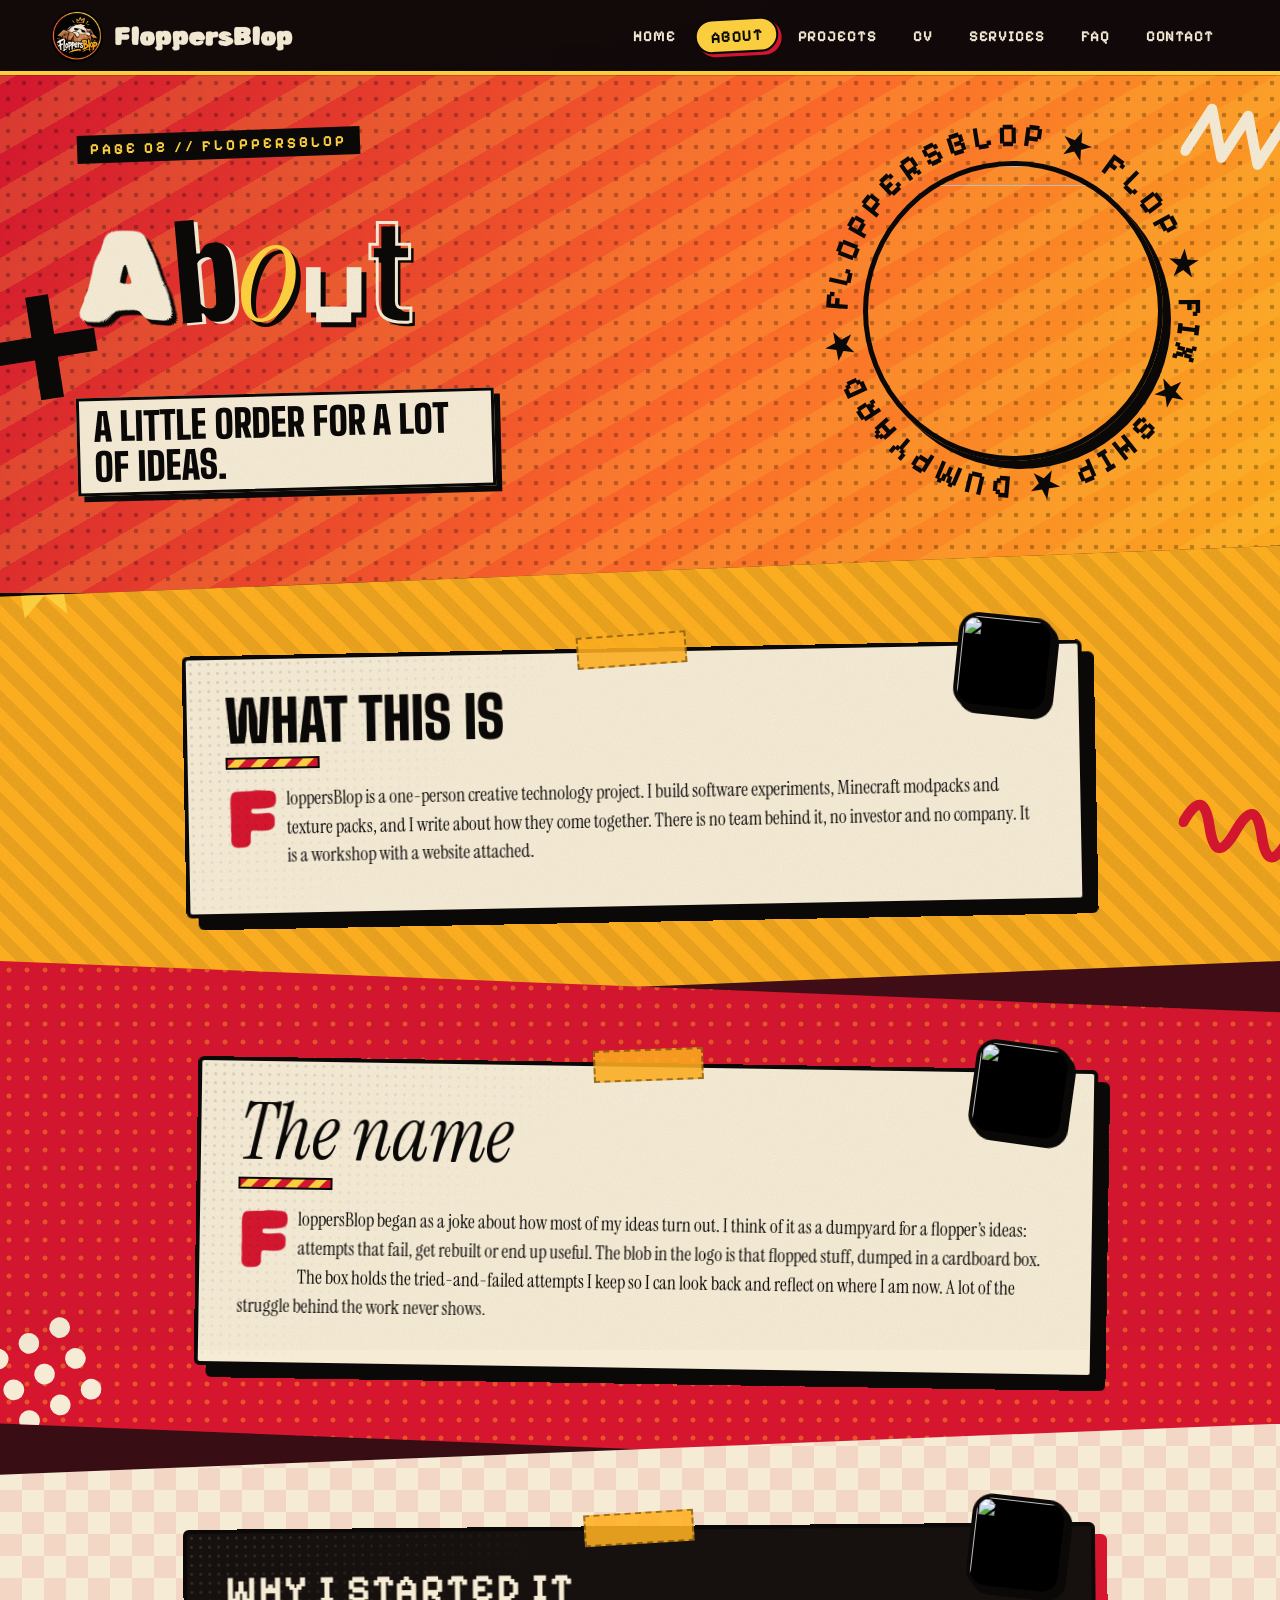
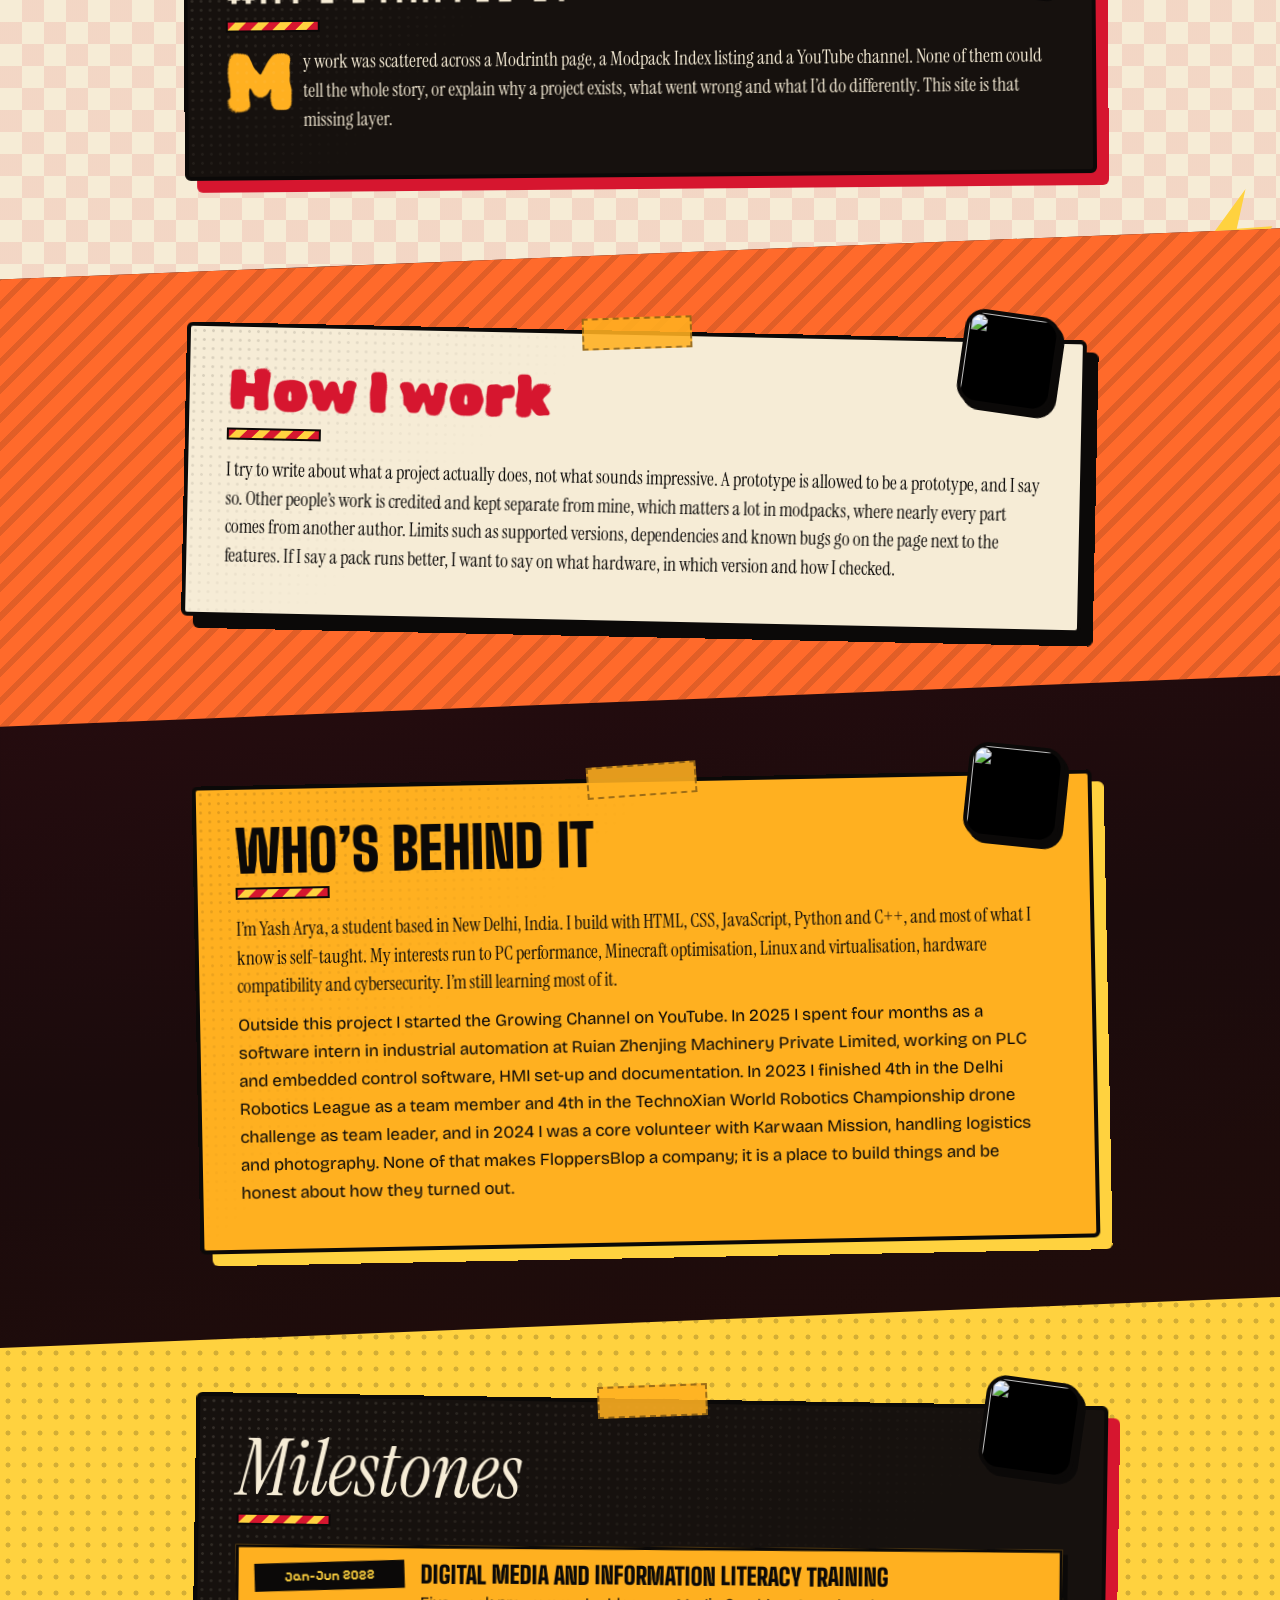
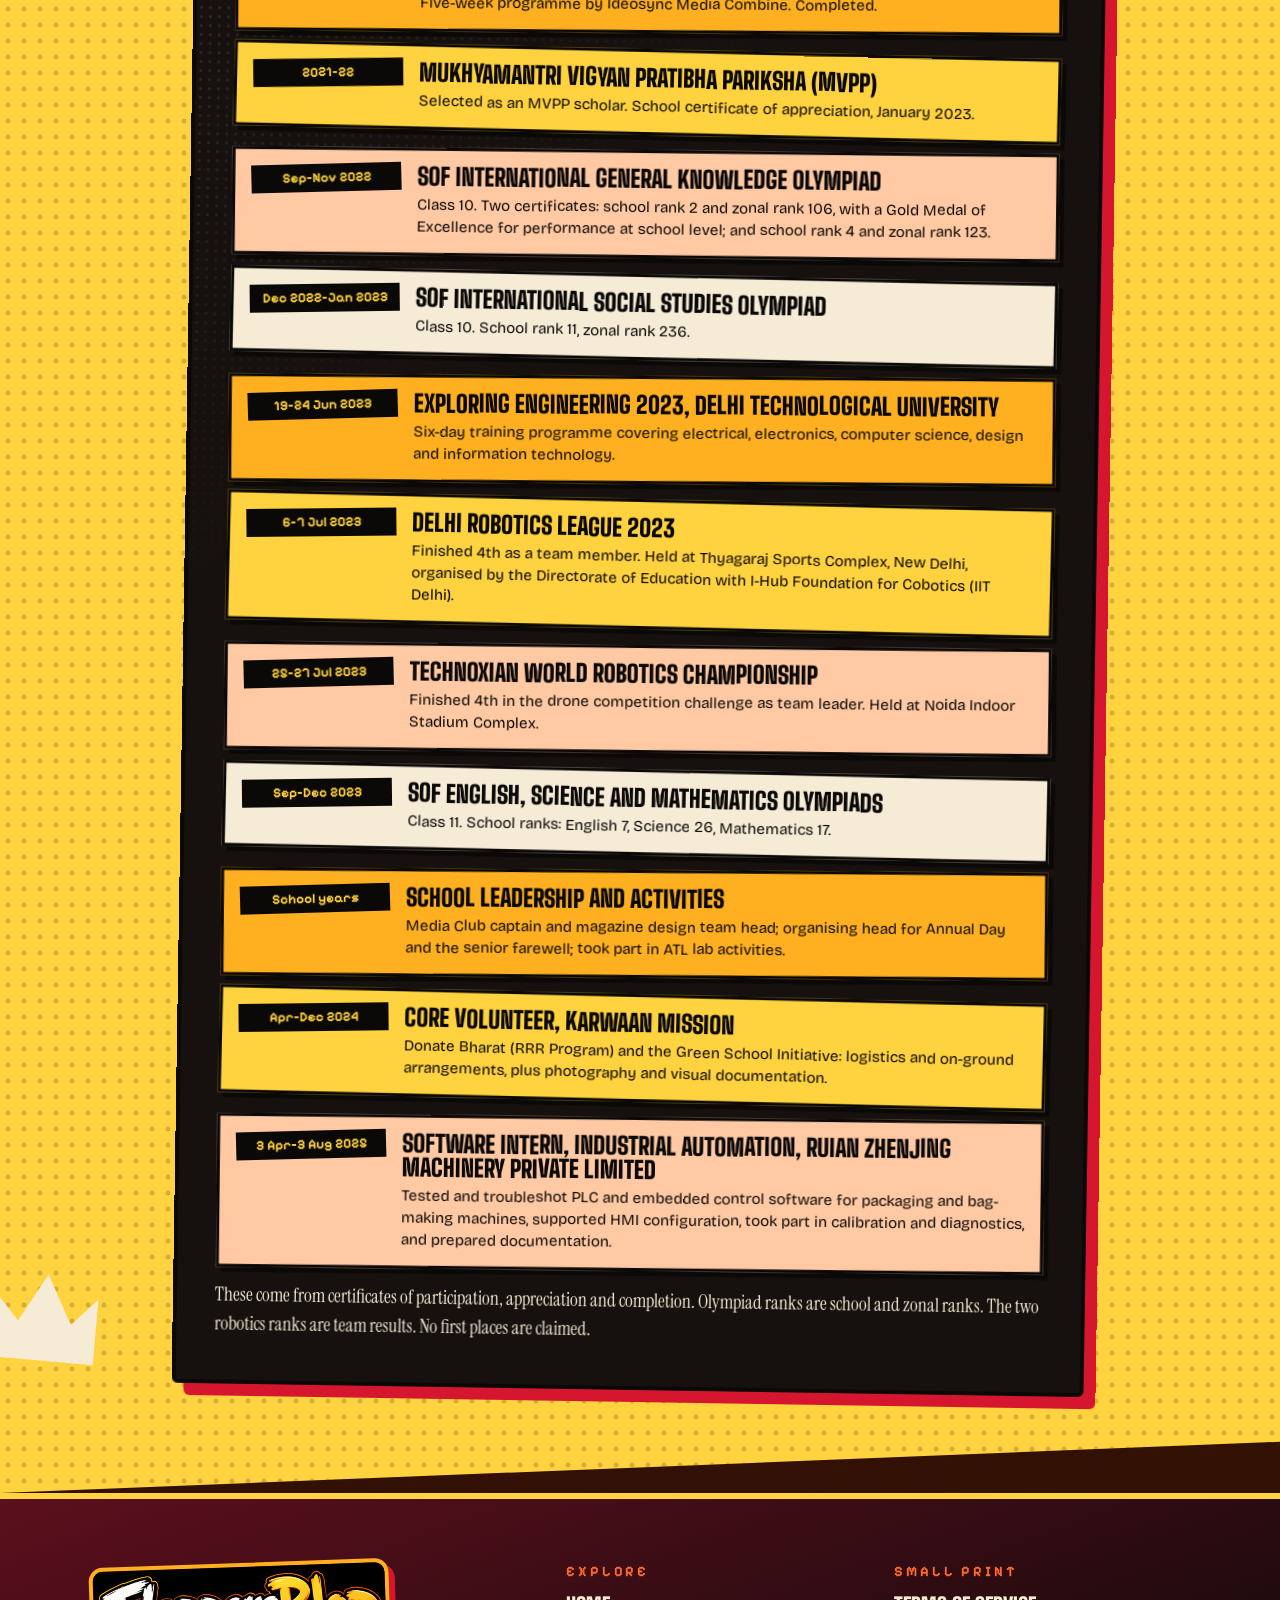
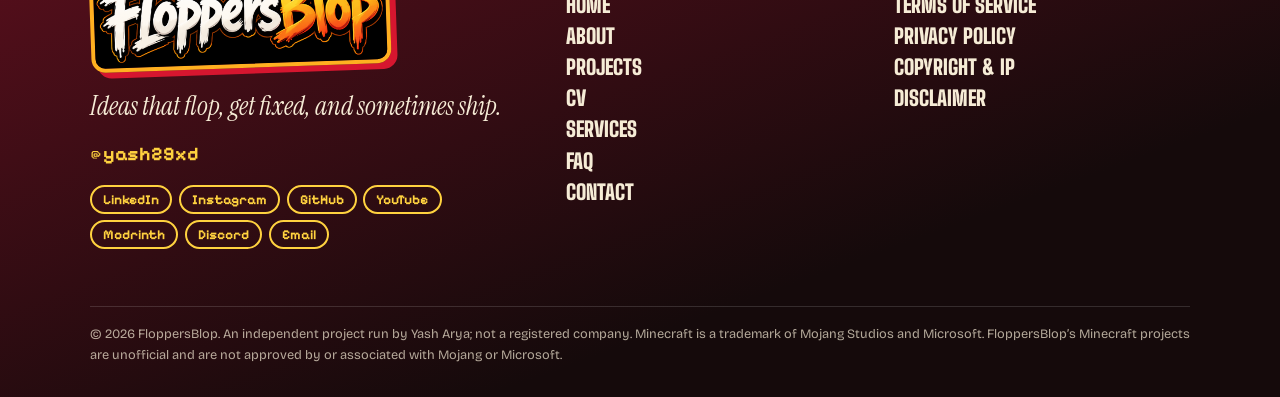
==== commit cebe2b8c: "Add files via upload" ====
--- a/about.html
+++ b/about.html
@@ -2,17 +2,17 @@
 <title>About | FloppersBlop</title><meta name="description" content="FloppersBlop: an independent project by Yash Arya. Minecraft modpacks, texture packs and software experiments."><link rel="icon" href="assets/favicon.png">
 <link rel="preconnect" href="https://fonts.googleapis.com"><link rel="preconnect" href="https://fonts.gstatic.com" crossorigin>
 <link href="https://fonts.googleapis.com/css2?family=Big+Shoulders+Display:wght@800;900&family=Bricolage+Grotesque:opsz,wght@12..96,400;12..96,600&family=Instrument+Serif:ital@0;1&family=Pixelify+Sans:wght@500;700&family=Rubik+Spray+Paint&display=swap" rel="stylesheet">
+<style>.nc,.nc *{cursor:none!important}</style><script>(function(){if(matchMedia("(hover:hover) and (pointer:fine)").matches&&!matchMedia("(prefers-reduced-motion:reduce)").matches)document.documentElement.classList.add("nc")})()</script>
 <link rel="stylesheet" href="styles.css"></head><body class="">
 <div class="prog"></div><div class="grain"></div><div class="wipe"><i></i><i></i><i></i><i></i><i></i></div>
 <div class="blob" aria-hidden="true"><svg viewBox="0 0 80 70"><path d="M8 44C6 22 24 6 44 6s32 14 28 36c-2 14-14 22-32 22S10 58 8 44z" fill="#fff4dc" stroke="#0b0908" stroke-width="4"/><g class="eyes"><path d="M20 30h16v7a8 8 0 0 1-16 0z M46 30h16v7a8 8 0 0 1-16 0z" fill="#0b0908"/><path d="M18 29h20M44 29h20" stroke="#0b0908" stroke-width="4" stroke-linecap="round"/></g></svg></div>
-<div class="mq top" aria-hidden="true"><div class="mt"><span>FLOPPERSBLOP</span><span>IDEAS THAT FLOP</span><span>GET FIXED</span><span>SOMETIMES SHIP</span><span>MINECRAFT MODPACKS</span><span>TEXTURES</span><span>SOFTWARE EXPERIMENTS</span><span>@YASH29XD</span><span>FLOPPERSBLOP</span><span>IDEAS THAT FLOP</span><span>GET FIXED</span><span>SOMETIMES SHIP</span><span>MINECRAFT MODPACKS</span><span>TEXTURES</span><span>SOFTWARE EXPERIMENTS</span><span>@YASH29XD</span></div></div>
+<script>(function(){try{var p=JSON.parse(sessionStorage.getItem("fbxy")||"null"),b=document.querySelector(".blob");if(p&&b&&document.documentElement.classList.contains("nc")){b.style.transition="none";b.style.opacity=1;b.style.transform="translate("+(p[0]-27)+"px,"+(p[1]-24)+"px)";b.classList.add("on")}}catch(e){}})()</script>
 <header class="bar"><a class="brand" href="index.html"><img src="assets/logo.png" alt="FloppersBlop logo" width="52" height="52"><b>FloppersBlop</b></a>
-<button class="burger" aria-label="Menu" aria-expanded="false"><i></i><i></i></button><nav><a href="index.html">Home</a><a href="about.html" class="on">About</a><a href="projects.html">Projects</a><a href="services.html">Services</a><a href="faq.html">FAQ</a><a href="contact.html">Contact</a></nav></header>
+<button class="burger" aria-label="Menu" aria-expanded="false"><i></i><i></i></button><nav><a href="index.html">Home</a><a href="about.html" class="on">About</a><a href="projects.html">Projects</a><a href="cv.html">CV</a><a href="services.html">Services</a><a href="faq.html">FAQ</a><a href="contact.html">Contact</a></nav></header>
 <main><div class="phead"><span class="pat"></span><svg class="dd" data-s="-.12" viewBox="0 0 100 100" style="right:-1.5%;top:6%;--dc:var(--cream);--r:11deg" aria-hidden="true"><path class="st" d="M4 70l16-40 16 40 16-40 16 40 16-40 12 40"/></svg><svg class="dd" data-s=".14" viewBox="0 0 100 100" style="left:-1%;top:60%;--dc:var(--ink);--r:-9deg" aria-hidden="true"><path d="M40 5h20v35h35v20h-35v35h-20v-35h-35v-20h35z"/></svg>
-<div class="ph-in"><div class="ph-txt"><p class="kick">PAGE 02 // FLOPPERSBLOP</p><h1 aria-label="About"><span class="l l0">A</span><span class="l l1">b</span><span class="l l2">o</span><span class="l l3">u</span><span class="l l4">t</span></h1><p class="lede">A little order for a lot of ideas.</p></div><div class="vis sm"><img class="sticker" src="assets/mascot.png" alt="The FloppersBlop blob in its box" width="320" height="210"><svg class="ring" viewBox="0 0 200 200" aria-hidden="true"><defs><path id="rp" d="M100,100 m-80,0 a80,80 0 1,1 160,0 a80,80 0 1,1 -160,0"/></defs><text><textPath href="#rp" textLength="496" lengthAdjust="spacing">FLOPPERSBLOP &#9733; FLOP &#9733; FIX &#9733; SHIP &#9733; DUMPYARD &#9733;</textPath></text></svg></div></div></div>
-<div class="band b-amber al-l"><svg class="dd" data-s="-.12" viewBox="0 0 100 100" style="left:-1.5%;top:8%;--dc:var(--sun);--r:-30deg" aria-hidden="true"><path d="M50 2l9 24 25-9-9 25 24 9-24 9 9 25-25-9-9 24-9-24-25 9 9-25-24-9 24-9-9-25 25 9z"/></svg><svg class="dd" data-s=".14" viewBox="0 0 100 100" style="right:-1%;top:55%;--dc:var(--cherry);--r:10deg" aria-hidden="true"><path class="st" d="M4 50q12-34 23 0t23 0 23 0 23 0"/></svg><div class="wrap"><section class="card c-cream rv rv0 dc" id="what-this-is" style="--r:-1.1deg"><span class="tape"></span><h2 class="f0">What this is</h2><p>FloppersBlop is a one-person creative technology project. I build software experiments, Minecraft modpacks and texture packs, and I write about how they come together. There is no team behind it, no investor and no company. It is a workshop with a website attached.</p></section></div></div><div class="band b-cherry al-r"><svg class="dd" data-s="-.12" viewBox="0 0 100 100" style="right:-1.5%;top:6%;--dc:var(--ink);--r:-7deg" aria-hidden="true"><path d="M5 85V28l22 24 23-42 23 42 22-24v57z"/></svg><svg class="dd" data-s=".14" viewBox="0 0 100 100" style="left:-1%;top:60%;--dc:var(--cream);--r:-27deg" aria-hidden="true"><g><circle cx="20" cy="20" r="9"/><circle cx="50" cy="20" r="9"/><circle cx="80" cy="20" r="9"/><circle cx="20" cy="50" r="9"/><circle cx="50" cy="50" r="9"/><circle cx="80" cy="50" r="9"/><circle cx="20" cy="80" r="9"/><circle cx="50" cy="80" r="9"/><circle cx="80" cy="80" r="9"/></g></svg><div class="wrap"><section class="card c-cream rv rv1 dc" id="the-name" style="--r:0.9deg"><span class="tape"></span><h2 class="f1">The name</h2><p>FloppersBlop began as a joke about how most of my ideas turn out. I think of it as a dumpyard for a flopper’s ideas: attempts that fail, get rebuilt or end up useful. The blob in the logo is that flopped stuff, dumped in a cardboard box. The box holds the tried-and-failed attempts I keep so I can look back and reflect on where I am now. A lot of the struggle behind the work never shows.</p></section></div></div><div class="band b-cream al-c"><svg class="dd" data-s="-.12" viewBox="0 0 100 100" style="left:-1.5%;top:8%;--dc:var(--cherry);--r:16deg" aria-hidden="true"><path class="st" d="M5 50h72M54 22l28 28-28 28"/></svg><svg class="dd" data-s=".14" viewBox="0 0 100 100" style="right:-1%;top:55%;--dc:var(--sun);--r:-4deg" aria-hidden="true"><path d="M62 2L15 58h28l-8 40 48-62H52z"/></svg><div class="wrap"><section class="card c-ink rv rv2 dc" id="why-i-started-it" style="--r:-0.5deg"><span class="tape"></span><h2 class="f2">Why I started it</h2><p>My work was scattered across a Modrinth page, a Modpack Index listing and a YouTube channel. None of them could tell the whole story, or explain why a project exists, what went wrong and what I’d do differently. This site is that missing layer.</p></section></div></div><div class="band b-orange al-l"><svg class="dd" data-s="-.12" viewBox="0 0 100 100" style="right:-1.5%;top:6%;--dc:var(--cream);--r:-21deg" aria-hidden="true"><path d="M40 5h20v35h35v20h-35v35h-20v-35h-35v-20h35z"/></svg><svg class="dd" data-s=".14" viewBox="0 0 100 100" style="left:-1%;top:60%;--dc:var(--ink);--r:19deg" aria-hidden="true"><path class="st" d="M4 70l16-40 16 40 16-40 16 40 16-40 12 40"/></svg><div class="wrap"><section class="card c-cream rv rv0 " id="how-i-work" style="--r:1.2deg"><span class="tape"></span><h2 class="f3">How I work</h2><p>I try to write about what a project actually does, not what sounds impressive. A prototype is allowed to be a prototype, and I say so. Other people’s work is credited and kept separate from mine, which matters a lot in modpacks, where nearly every part comes from another author. Limits such as supported versions, dependencies and known bugs go on the page next to the features. If I say a pack runs better, I want to say on what hardware, in which version and how I checked.</p></section></div></div><div class="band b-burgundy al-r"><svg class="dd" data-s="-.12" viewBox="0 0 100 100" style="left:-1.5%;top:8%;--dc:var(--sun);--r:2deg" aria-hidden="true"><path class="st" d="M4 50q12-34 23 0t23 0 23 0 23 0"/></svg><svg class="dd" data-s=".14" viewBox="0 0 100 100" style="right:-1%;top:55%;--dc:var(--cherry);--r:-18deg" aria-hidden="true"><path d="M50 2l9 24 25-9-9 25 24 9-24 9 9 25-25-9-9 24-9-24-25 9 9-25-24-9 24-9-9-25 25 9z"/></svg><div class="wrap"><section class="card c-amber rv rv1 " id="who-s-behind-it" style="--r:-1.1deg"><span class="tape"></span><h2 class="f0">Who’s behind it</h2><p>I’m Yash Arya, a student based in <mark class="ph">CITY, COUNTRY</mark>. I build with HTML, CSS, JavaScript, Python and C++, and most of what I know is self-taught. My interests run to PC performance, Minecraft optimisation, Linux and virtualisation, hardware compatibility and cybersecurity. I’m still learning most of it.</p><p>Outside this project I started the Growing Channel on YouTube. In 2025 I spent four months as a software intern in industrial automation at Ruian Zhenjing Machinery Private Limited, working on PLC and embedded control software, HMI set-up and documentation. I’ve taken part in robotics events including the Delhi Robotics League and the TechnoXian World Robotics Championship (both 2023), and in 2024 I was a core volunteer with Karwaan Mission, handling logistics and photography. None of that makes FloppersBlop a company; it is a place to build things and be honest about how they turned out.</p></section></div></div><div class="band b-sun al-c"><svg class="dd" data-s="-.12" viewBox="0 0 100 100" style="right:-1.5%;top:6%;--dc:var(--ink);--r:25deg" aria-hidden="true"><g><circle cx="20" cy="20" r="9"/><circle cx="50" cy="20" r="9"/><circle cx="80" cy="20" r="9"/><circle cx="20" cy="50" r="9"/><circle cx="50" cy="50" r="9"/><circle cx="80" cy="50" r="9"/><circle cx="20" cy="80" r="9"/><circle cx="50" cy="80" r="9"/><circle cx="80" cy="80" r="9"/></g></svg><svg class="dd" data-s=".14" viewBox="0 0 100 100" style="left:-1%;top:60%;--dc:var(--cream);--r:5deg" aria-hidden="true"><path d="M5 85V28l22 24 23-42 23 42 22-24v57z"/></svg><div class="wrap"><section class="card c-ink rv rv2 " id="milestones" style="--r:0.9deg"><span class="tape"></span><h2 class="f1">Milestones</h2><ol class="timeline"><li class="tl0"><span class="when">Jan–Jun 2022</span><div><h4>Digital Media and Information Literacy Training</h4><p>Five-week programme by Ideosync Media Combine. Completed.</p></div></li><li class="tl1"><span class="when">2021–22</span><div><h4>Mukhyamantri Vigyan Pratibha Pariksha (MVPP)</h4><p>Selected as an MVPP scholar. School certificate of appreciation, January 2023.</p></div></li><li class="tl2"><span class="when">Sep–Nov 2022</span><div><h4>SOF International General Knowledge Olympiad</h4><p>Class 10. School rank 4, zonal rank 123. <mark class="ph">CONFIRM: A SECOND CERTIFICATE SHOWS SCHOOL RANK 2 AND A GOLD MEDAL OF EXCELLENCE. IS IT YOURS?</mark></p></div></li><li class="tl3"><span class="when">Dec 2022–Jan 2023</span><div><h4>SOF International Social Studies Olympiad</h4><p>Class 10. School rank 11, zonal rank 236.</p></div></li><li class="tl0"><span class="when">19–24 Jun 2023</span><div><h4>Exploring Engineering 2023, Delhi Technological University</h4><p>Six-day training programme covering electrical, electronics, computer science, design and information technology.</p></div></li><li class="tl1"><span class="when">6–7 Jul 2023</span><div><h4>Delhi Robotics League 2023</h4><p>Took part at Thyagaraj Sports Complex, New Delhi. Organised by the Directorate of Education with I-Hub Foundation for Cobotics (IIT Delhi). <mark class="ph">CONFIRM RANK, IF ANY</mark></p></div></li><li class="tl2"><span class="when">25–27 Jul 2023</span><div><h4>TechnoXian World Robotics Championship</h4><p>Took part in the drone competition challenge at Noida Indoor Stadium Complex.</p></div></li><li class="tl3"><span class="when">Sep–Dec 2023</span><div><h4>SOF English, Science and Mathematics Olympiads</h4><p>Class 11. School ranks: English 7, Science 26, Mathematics 17.</p></div></li><li class="tl0"><span class="when">School years</span><div><h4>ATL lab activities, school e-magazine and Media Club, Annual Day and farewell</h4><p>Took part in each. <mark class="ph">CONFIRM ANY LEADERSHIP ROLES</mark></p></div></li><li class="tl1"><span class="when">Apr–Dec 2024</span><div><h4>Core volunteer, Karwaan Mission</h4><p>Donate Bharat (RRR Program) and the Green School Initiative: logistics and on-ground arrangements, plus photography and visual documentation.</p></div></li><li class="tl2"><span class="when">3 Apr–3 Aug 2025</span><div><h4>Software Intern, Industrial Automation, Ruian Zhenjing Machinery Private Limited</h4><p>Tested and troubleshot PLC and embedded control software for packaging and bag-making machines, supported HMI configuration, took part in calibration and diagnostics, and prepared documentation.</p></div></li></ol><p>These come from certificates of participation, appreciation and completion. Ranks are school and zonal ranks. None is claimed as a competition win.</p></section></div></div></main>
-<div class="mq bot" aria-hidden="true"><div class="mt"><span>FLOPPERSBLOP</span><span>IDEAS THAT FLOP</span><span>GET FIXED</span><span>SOMETIMES SHIP</span><span>MINECRAFT MODPACKS</span><span>TEXTURES</span><span>SOFTWARE EXPERIMENTS</span><span>@YASH29XD</span><span>FLOPPERSBLOP</span><span>IDEAS THAT FLOP</span><span>GET FIXED</span><span>SOMETIMES SHIP</span><span>MINECRAFT MODPACKS</span><span>TEXTURES</span><span>SOFTWARE EXPERIMENTS</span><span>@YASH29XD</span></div></div>
-<footer><div class="fg"><div><img class="wm" src="assets/wordmark.png" alt="FloppersBlop" width="320" height="120"><p class="ft">Ideas that flop, get fixed, and sometimes ship.</p><p class="tag">@yash29xd</p><p class="soc"><a href="https://www.linkedin.com/in/yash29xd/" target="_blank" rel="noopener">LinkedIn</a><a href="https://www.instagram.com/floppersblop/" target="_blank" rel="noopener">Instagram</a><a href="https://github.com/Yash29xd" target="_blank" rel="noopener">GitHub</a><a href="https://www.youtube.com/@GrowingChannel" target="_blank" rel="noopener">YouTube</a><a href="https://modrinth.com/user/OptiBoostCraft" target="_blank" rel="noopener">Modrinth</a><a href="mailto:29aryash@gmail.com">Email</a></p></div>
-<div><h4>Explore</h4><a href="index.html">Home</a><a href="about.html" class="on">About</a><a href="projects.html">Projects</a><a href="services.html">Services</a><a href="faq.html">FAQ</a><a href="contact.html">Contact</a></div><div><h4>Small print</h4><a href="terms.html">Terms of Service</a><a href="privacy.html">Privacy Policy</a><a href="copyright.html">Copyright & IP</a><a href="disclaimer.html">Disclaimer</a></div></div>
+<div class="ph-in"><div class="ph-txt"><p class="kick">PAGE 02 // FLOPPERSBLOP</p><h1 aria-label="About"><span class="l l0">A</span><span class="l l1">b</span><span class="l l2">o</span><span class="l l3">u</span><span class="l l4">t</span></h1><p class="lede">A little order for a lot of ideas.</p></div><div class="vis sm"><img class="sticker" src="assets/img4.png" alt="" width="320" height="320"><svg class="ring" viewBox="0 0 200 200" aria-hidden="true"><defs><path id="rp" d="M100,100 m-80,0 a80,80 0 1,1 160,0 a80,80 0 1,1 -160,0"/></defs><text><textPath href="#rp" textLength="496" lengthAdjust="spacing">FLOPPERSBLOP &#9733; FLOP &#9733; FIX &#9733; SHIP &#9733; DUMPYARD &#9733;</textPath></text></svg></div></div></div>
+<div class="band b-amber al-l"><svg class="dd" data-s="-.12" viewBox="0 0 100 100" style="left:-1.5%;top:8%;--dc:var(--sun);--r:-30deg" aria-hidden="true"><path d="M50 2l9 24 25-9-9 25 24 9-24 9 9 25-25-9-9 24-9-24-25 9 9-25-24-9 24-9-9-25 25 9z"/></svg><svg class="dd" data-s=".14" viewBox="0 0 100 100" style="right:-1%;top:55%;--dc:var(--cherry);--r:10deg" aria-hidden="true"><path class="st" d="M4 50q12-34 23 0t23 0 23 0 23 0"/></svg><div class="wrap"><section class="card c-cream rv rv0 dc" id="what-this-is" style="--r:-1.1deg"><span class="tape"></span><img class="ico" src="assets/icons/box.png" alt="" width="96" height="96" loading="lazy"><h2 class="f0">What this is</h2><p>FloppersBlop is a one-person creative technology project. I build software experiments, Minecraft modpacks and texture packs, and I write about how they come together. There is no team behind it, no investor and no company. It is a workshop with a website attached.</p></section></div></div><div class="band b-cherry al-r"><svg class="dd" data-s="-.12" viewBox="0 0 100 100" style="right:-1.5%;top:6%;--dc:var(--ink);--r:-7deg" aria-hidden="true"><path d="M5 85V28l22 24 23-42 23 42 22-24v57z"/></svg><svg class="dd" data-s=".14" viewBox="0 0 100 100" style="left:-1%;top:60%;--dc:var(--cream);--r:-27deg" aria-hidden="true"><g><circle cx="20" cy="20" r="9"/><circle cx="50" cy="20" r="9"/><circle cx="80" cy="20" r="9"/><circle cx="20" cy="50" r="9"/><circle cx="50" cy="50" r="9"/><circle cx="80" cy="50" r="9"/><circle cx="20" cy="80" r="9"/><circle cx="50" cy="80" r="9"/><circle cx="80" cy="80" r="9"/></g></svg><div class="wrap"><section class="card c-cream rv rv1 dc" id="the-name" style="--r:0.9deg"><span class="tape"></span><img class="ico" src="assets/icons/thinking.png" alt="" width="96" height="96" loading="lazy"><h2 class="f1">The name</h2><p>FloppersBlop began as a joke about how most of my ideas turn out. I think of it as a dumpyard for a flopper’s ideas: attempts that fail, get rebuilt or end up useful. The blob in the logo is that flopped stuff, dumped in a cardboard box. The box holds the tried-and-failed attempts I keep so I can look back and reflect on where I am now. A lot of the struggle behind the work never shows.</p></section></div></div><div class="band b-cream al-c"><svg class="dd" data-s="-.12" viewBox="0 0 100 100" style="left:-1.5%;top:8%;--dc:var(--cherry);--r:16deg" aria-hidden="true"><path class="st" d="M5 50h72M54 22l28 28-28 28"/></svg><svg class="dd" data-s=".14" viewBox="0 0 100 100" style="right:-1%;top:55%;--dc:var(--sun);--r:-4deg" aria-hidden="true"><path d="M62 2L15 58h28l-8 40 48-62H52z"/></svg><div class="wrap"><section class="card c-ink rv rv2 dc" id="why-i-started-it" style="--r:-0.5deg"><span class="tape"></span><img class="ico" src="assets/icons/books.png" alt="" width="96" height="96" loading="lazy"><h2 class="f2">Why I started it</h2><p>My work was scattered across a Modrinth page, a Modpack Index listing and a YouTube channel. None of them could tell the whole story, or explain why a project exists, what went wrong and what I’d do differently. This site is that missing layer.</p></section></div></div><div class="band b-orange al-l"><svg class="dd" data-s="-.12" viewBox="0 0 100 100" style="right:-1.5%;top:6%;--dc:var(--cream);--r:-21deg" aria-hidden="true"><path d="M40 5h20v35h35v20h-35v35h-20v-35h-35v-20h35z"/></svg><svg class="dd" data-s=".14" viewBox="0 0 100 100" style="left:-1%;top:60%;--dc:var(--ink);--r:19deg" aria-hidden="true"><path class="st" d="M4 70l16-40 16 40 16-40 16 40 16-40 12 40"/></svg><div class="wrap"><section class="card c-cream rv rv0 " id="how-i-work" style="--r:1.2deg"><span class="tape"></span><img class="ico" src="assets/icons/toolbox.png" alt="" width="96" height="96" loading="lazy"><h2 class="f3">How I work</h2><p>I try to write about what a project actually does, not what sounds impressive. A prototype is allowed to be a prototype, and I say so. Other people’s work is credited and kept separate from mine, which matters a lot in modpacks, where nearly every part comes from another author. Limits such as supported versions, dependencies and known bugs go on the page next to the features. If I say a pack runs better, I want to say on what hardware, in which version and how I checked.</p></section></div></div><div class="band b-burgundy al-r"><svg class="dd" data-s="-.12" viewBox="0 0 100 100" style="left:-1.5%;top:8%;--dc:var(--sun);--r:2deg" aria-hidden="true"><path class="st" d="M4 50q12-34 23 0t23 0 23 0 23 0"/></svg><svg class="dd" data-s=".14" viewBox="0 0 100 100" style="right:-1%;top:55%;--dc:var(--cherry);--r:-18deg" aria-hidden="true"><path d="M50 2l9 24 25-9-9 25 24 9-24 9 9 25-25-9-9 24-9-24-25 9 9-25-24-9 24-9-9-25 25 9z"/></svg><div class="wrap"><section class="card c-amber rv rv1 " id="who-s-behind-it" style="--r:-1.1deg"><span class="tape"></span><img class="ico" src="assets/icons/cool.png" alt="" width="96" height="96" loading="lazy"><h2 class="f0">Who’s behind it</h2><p>I’m Yash Arya, a student based in New Delhi, India. I build with HTML, CSS, JavaScript, Python and C++, and most of what I know is self-taught. My interests run to PC performance, Minecraft optimisation, Linux and virtualisation, hardware compatibility and cybersecurity. I’m still learning most of it.</p><p>Outside this project I started the Growing Channel on YouTube. In 2025 I spent four months as a software intern in industrial automation at Ruian Zhenjing Machinery Private Limited, working on PLC and embedded control software, HMI set-up and documentation. In 2023 I finished 4th in the Delhi Robotics League as a team member and 4th in the TechnoXian World Robotics Championship drone challenge as team leader, and in 2024 I was a core volunteer with Karwaan Mission, handling logistics and photography. None of that makes FloppersBlop a company; it is a place to build things and be honest about how they turned out.</p></section></div></div><div class="band b-sun al-c"><svg class="dd" data-s="-.12" viewBox="0 0 100 100" style="right:-1.5%;top:6%;--dc:var(--ink);--r:25deg" aria-hidden="true"><g><circle cx="20" cy="20" r="9"/><circle cx="50" cy="20" r="9"/><circle cx="80" cy="20" r="9"/><circle cx="20" cy="50" r="9"/><circle cx="50" cy="50" r="9"/><circle cx="80" cy="50" r="9"/><circle cx="20" cy="80" r="9"/><circle cx="50" cy="80" r="9"/><circle cx="80" cy="80" r="9"/></g></svg><svg class="dd" data-s=".14" viewBox="0 0 100 100" style="left:-1%;top:60%;--dc:var(--cream);--r:5deg" aria-hidden="true"><path d="M5 85V28l22 24 23-42 23 42 22-24v57z"/></svg><div class="wrap"><section class="card c-ink rv rv2 " id="milestones" style="--r:0.9deg"><span class="tape"></span><img class="ico" src="assets/icons/target.png" alt="" width="96" height="96" loading="lazy"><h2 class="f1">Milestones</h2><ol class="timeline"><li class="tl0"><span class="when">Jan–Jun 2022</span><div><h4>Digital Media and Information Literacy Training</h4><p>Five-week programme by Ideosync Media Combine. Completed.</p></div></li><li class="tl1"><span class="when">2021–22</span><div><h4>Mukhyamantri Vigyan Pratibha Pariksha (MVPP)</h4><p>Selected as an MVPP scholar. School certificate of appreciation, January 2023.</p></div></li><li class="tl2"><span class="when">Sep–Nov 2022</span><div><h4>SOF International General Knowledge Olympiad</h4><p>Class 10. Two certificates: school rank 2 and zonal rank 106, with a Gold Medal of Excellence for performance at school level; and school rank 4 and zonal rank 123.</p></div></li><li class="tl3"><span class="when">Dec 2022–Jan 2023</span><div><h4>SOF International Social Studies Olympiad</h4><p>Class 10. School rank 11, zonal rank 236.</p></div></li><li class="tl0"><span class="when">19–24 Jun 2023</span><div><h4>Exploring Engineering 2023, Delhi Technological University</h4><p>Six-day training programme covering electrical, electronics, computer science, design and information technology.</p></div></li><li class="tl1"><span class="when">6–7 Jul 2023</span><div><h4>Delhi Robotics League 2023</h4><p>Finished 4th as a team member. Held at Thyagaraj Sports Complex, New Delhi, organised by the Directorate of Education with I-Hub Foundation for Cobotics (IIT Delhi).</p></div></li><li class="tl2"><span class="when">25–27 Jul 2023</span><div><h4>TechnoXian World Robotics Championship</h4><p>Finished 4th in the drone competition challenge as team leader. Held at Noida Indoor Stadium Complex.</p></div></li><li class="tl3"><span class="when">Sep–Dec 2023</span><div><h4>SOF English, Science and Mathematics Olympiads</h4><p>Class 11. School ranks: English 7, Science 26, Mathematics 17.</p></div></li><li class="tl0"><span class="when">School years</span><div><h4>School leadership and activities</h4><p>Media Club captain and magazine design team head; organising head for Annual Day and the senior farewell; took part in ATL lab activities.</p></div></li><li class="tl1"><span class="when">Apr–Dec 2024</span><div><h4>Core volunteer, Karwaan Mission</h4><p>Donate Bharat (RRR Program) and the Green School Initiative: logistics and on-ground arrangements, plus photography and visual documentation.</p></div></li><li class="tl2"><span class="when">3 Apr–3 Aug 2025</span><div><h4>Software Intern, Industrial Automation, Ruian Zhenjing Machinery Private Limited</h4><p>Tested and troubleshot PLC and embedded control software for packaging and bag-making machines, supported HMI configuration, took part in calibration and diagnostics, and prepared documentation.</p></div></li></ol><p>These come from certificates of participation, appreciation and completion. Olympiad ranks are school and zonal ranks. The two robotics ranks are team results. No first places are claimed.</p></section></div></div></main>
+<footer><div class="fg"><div><img class="wm" src="assets/wordmark.png" alt="FloppersBlop" width="320" height="120"><p class="ft">Ideas that flop, get fixed, and sometimes ship.</p><p class="tag">@yash29xd</p><p class="soc"><a href="https://www.linkedin.com/in/yash29xd/" target="_blank" rel="noopener">LinkedIn</a><a href="https://www.instagram.com/floppersblop/" target="_blank" rel="noopener">Instagram</a><a href="https://github.com/Yash29xd" target="_blank" rel="noopener">GitHub</a><a href="https://www.youtube.com/@GrowingChannel" target="_blank" rel="noopener">YouTube</a><a href="https://modrinth.com/user/OptiBoostCraft" target="_blank" rel="noopener">Modrinth</a><a href="https://discord.gg/QXB922G5W5" target="_blank" rel="noopener">Discord</a><a href="mailto:29aryash@gmail.com">Email</a></p></div>
+<div><h4>Explore</h4><a href="index.html">Home</a><a href="about.html" class="on">About</a><a href="projects.html">Projects</a><a href="cv.html">CV</a><a href="services.html">Services</a><a href="faq.html">FAQ</a><a href="contact.html">Contact</a></div><div><h4>Small print</h4><a href="terms.html">Terms of Service</a><a href="privacy.html">Privacy Policy</a><a href="copyright.html">Copyright & IP</a><a href="disclaimer.html">Disclaimer</a></div></div>
 <p class="fine">&copy; 2026 FloppersBlop. An independent project run by Yash Arya; not a registered company. Minecraft is a trademark of Mojang Studios and Microsoft. FloppersBlop&rsquo;s Minecraft projects are unofficial and are not approved by or associated with Mojang or Microsoft.</p></footer>
-<script src="app.js"></script></body></html>+<script src="config.js"></script><script src="app.js"></script></body></html>
--- a/styles.css
+++ b/styles.css
@@ -1,7 +1,6 @@
 :root{--ink:#0b0908;--cream:#f6ecd6;--amber:#ffb020;--sun:#ffd23f;--orange:#ff6a2b;--cherry:#d6162f;--burg:#5c0f1d;--peach:#ffc9a3;--d:'Rubik Spray Paint','Big Shoulders Display',Impact,sans-serif;--c:'Big Shoulders Display',Impact,'Arial Narrow',sans-serif;--s:'Instrument Serif',Georgia,serif;--p:'Pixelify Sans',monospace;--b:'Bricolage Grotesque',system-ui,sans-serif}
 *{box-sizing:border-box}html{scroll-behavior:smooth;overflow-x:hidden}
-body{margin:0;background:linear-gradient(170deg,var(--burg),#1b0b0c 50%,#3a1203);color:var(--cream);font:17px/1.65 var(--b);overflow-x:hidden}
-@media(hover:hover) and (pointer:fine){body,a,button,summary{cursor:none}}
+body{margin:0;background:linear-gradient(170deg,var(--burg),#1b0b0c 50%,#3a1203);color:var(--cream);font:17px/1.65 var(--b)}
 a{color:var(--lk,var(--orange));text-underline-offset:3px;word-break:break-word}
 ::selection{background:var(--ink);color:var(--sun)}
 .prog{position:fixed;top:0;left:0;height:6px;width:var(--p,0%);z-index:130;background:linear-gradient(90deg,var(--cherry),var(--orange),var(--sun));box-shadow:0 2px 0 var(--ink)}
@@ -39,7 +38,7 @@
 .ring{position:absolute;inset:-16%;width:132%;height:132%;animation:spin 22s linear infinite;z-index:-1;pointer-events:none}.ring text{font:700 16px var(--p);fill:var(--ink);letter-spacing:3px}
 .vis.sm{width:min(28vw,300px)}.vis.sm .ring{inset:-22%;width:144%;height:144%}
 @keyframes spin{to{transform:rotate(360deg)}}
-.stats{position:relative;z-index:3;display:grid;grid-template-columns:repeat(4,1fr);gap:1.2rem;max-width:1200px;margin:2.8rem auto 0}
+.stats{position:relative;z-index:3;display:grid;grid-template-columns:repeat(auto-fit,minmax(190px,1fr));gap:1.2rem;max-width:1200px;margin:2.8rem auto 0}
 .stat{background:var(--cream);color:var(--ink);border:4px solid var(--ink);box-shadow:6px 6px 0 var(--ink);padding:.9rem 1rem;transform:rotate(-1.5deg);transition:transform .3s cubic-bezier(.3,1.6,.5,1)}
 .stat.s1{background:var(--ink);color:var(--cream);transform:rotate(1.2deg)}.stat.s2{background:var(--sun);transform:rotate(-.8deg)}.stat.s3{background:var(--cherry);color:var(--cream);transform:rotate(1.6deg)}
 .stat:hover{transform:rotate(0) scale(1.05)}.stat b{display:block;font:900 clamp(2.6rem,5vw,4rem)/1 var(--c)}.stat span{display:block;font:700 .95rem/1.2 var(--b)}.stat small{font:500 .8rem var(--p);opacity:.8}
@@ -112,7 +111,7 @@
 .dd{position:absolute;width:clamp(56px,9vw,130px);fill:var(--dc);z-index:1;transform:translateY(var(--py,0px)) rotate(var(--r,0deg));animation:wob 7s ease-in-out infinite alternate;pointer-events:none}
 .dd .st{fill:none;stroke:var(--dc);stroke-width:9;stroke-linecap:round;stroke-linejoin:round}
 .phead .dd{z-index:2}@keyframes wob{to{rotate:14deg;scale:1.1}}
-footer{position:relative;margin-top:-1.2rem;padding:4rem 6vw 2rem;background:linear-gradient(160deg,var(--burg),#150a0b 70%);border-top:6px solid var(--sun)}
+footer{position:relative;margin-top:0;padding:4rem 6vw 2rem;background:linear-gradient(160deg,var(--burg),#150a0b 70%);border-top:6px solid var(--sun)}
 .fg{display:grid;grid-template-columns:1.5fr 1fr 1fr;gap:2rem;max-width:1100px;margin:0 auto}
 footer .wm{width:min(100%,300px);height:auto;border-radius:14px;border:4px solid var(--amber);transform:rotate(-2deg);box-shadow:6px 6px 0 var(--cherry)}
 .ft{font:italic 1.6rem var(--s);margin:.8rem 0}.tag{font:700 1.2rem var(--p);color:var(--sun)}
@@ -120,9 +119,9 @@
 footer .fg>div>a{display:block;color:var(--cream);text-decoration:none;font:900 1.3rem/1.5 var(--c);text-transform:uppercase;transition:.2s}footer .fg>div>a:hover{color:var(--sun);transform:translateX(8px)}
 .soc{display:flex;flex-wrap:wrap;gap:.4rem;margin-top:.8rem}footer .soc a{display:inline-block;font:700 .85rem var(--p);padding:.25rem .7rem;border:2px solid var(--sun);border-radius:99px;color:var(--sun);text-decoration:none}footer .soc a:hover{background:var(--sun);color:var(--ink);transform:rotate(-4deg)}
 .fine{max-width:1100px;margin:2.5rem auto 0;font-size:.8rem;opacity:.7;border-top:1px solid rgba(255,255,255,.2);padding-top:1rem}
-.blob{position:fixed;left:0;top:0;width:54px;height:48px;z-index:140;pointer-events:none;opacity:0;transition:opacity .3s,width .3s,height .3s;will-change:transform}
+.blob{position:fixed;left:0;top:0;width:54px;height:48px;z-index:210;pointer-events:none;opacity:0;transition:opacity .3s,width .3s,height .3s;will-change:transform}
 .blob svg{width:100%;height:100%;filter:drop-shadow(3px 3px 0 var(--cherry))}.blob.on{opacity:1}.blob.big{width:84px;height:74px}.blob.big .eyes{transform:translateY(-5px)}.blob.down svg{transform:scale(.8)}
-.burst{position:fixed;z-index:139;pointer-events:none;font-size:22px;color:var(--sun);text-shadow:2px 2px 0 var(--ink);animation:bu .8s ease-out forwards}
+.burst{position:fixed;z-index:209;pointer-events:none;font-size:22px;color:var(--sun);text-shadow:2px 2px 0 var(--ink);animation:bu .8s ease-out forwards}
 @keyframes bu{to{transform:translate(var(--dx),var(--dy)) rotate(240deg) scale(.2);opacity:0}}
 @media(hover:none),(pointer:coarse){.blob{display:none}}
 .wipe{position:fixed;inset:0;z-index:200;pointer-events:none;display:flex}.wipe i{flex:1;background:var(--amber);transform:scaleY(0);transform-origin:top;border-right:2px solid var(--ink)}
@@ -136,3 +135,132 @@
 .fg{grid-template-columns:1fr}.card{padding:1.8rem 1.2rem}.timeline li{grid-template-columns:1fr}.band{padding:10vw 0}.phead{padding-bottom:12vw}.al-l .card,.al-r .card{width:100%}}
 @media(prefers-reduced-motion:reduce){*{animation:none!important;transition:none!important}.rv{opacity:1;translate:0 0;scale:1}}
 .c-ink .c2{background:var(--cream);color:var(--ink)}
+
+a.stat{text-decoration:none;display:block}.stat small{display:block}
+.scores{display:grid;grid-template-columns:repeat(auto-fit,minmax(170px,1fr));gap:1rem;margin:1rem 0}
+.score{border:4px solid var(--ink);box-shadow:6px 6px 0 var(--ink);padding:.8rem 1rem;color:var(--ink);transition:transform .3s cubic-bezier(.3,1.6,.5,1)}
+.score b{display:block;font:900 clamp(2.8rem,6vw,4.4rem)/1 var(--c)}.score span{font:700 .95rem/1.25 var(--b)}
+.sc0{background:var(--amber);transform:rotate(-1.5deg)}.sc1{background:var(--sun);transform:rotate(1.2deg)}.sc2{background:var(--peach);transform:rotate(-.8deg)}.sc3{background:var(--cream);transform:rotate(1.6deg)}.score:hover{transform:rotate(0) scale(1.06)}
+.printbtn{display:block;margin-top:1.4rem;font:700 1rem var(--p);text-transform:uppercase;letter-spacing:.06em;padding:.7rem 1.2rem;background:var(--ink);color:var(--sun);border:3px solid var(--ink);box-shadow:5px 5px 0 var(--sun);transition:transform .3s cubic-bezier(.3,1.6,.5,1)}.printbtn:hover{transform:rotate(-2deg) scale(1.05)}
+@media print{.mq,.bar,.blob,.grain,.wipe,.prog,.dd,.vis,.pat,.printbtn,.tape,footer .fg,.stats,.burger{display:none!important}
+html,body{background:#fff!important;color:#000}.phead{clip-path:none;background:#fff;padding:1rem 0;border:0}.phead h1{color:#000;text-shadow:none}.l,.w{color:#000!important;-webkit-text-stroke:0!important;text-shadow:none!important}
+.band{clip-path:none!important;background:#fff!important;padding:.4rem 0;margin:0}.card{box-shadow:none;border:1px solid #999;transform:none!important;background:#fff!important;color:#000!important;break-inside:avoid-page;opacity:1!important;translate:0 0!important;scale:1!important}
+.card:before{display:none}.timeline li,.score,.chips li{box-shadow:none;background:#fff!important;color:#000!important;transform:none!important;border:1px solid #999}.when{background:#eee;color:#000}.lede,.lede2,.kick{background:#fff;color:#000;box-shadow:none;border:0}.rv{opacity:1!important;translate:0 0!important}
+footer{background:#fff;border:0}.fine{color:#000;opacity:1}}
+.stat b{white-space:nowrap;font-size:clamp(2.2rem,3.8vw,3.4rem)}
+.score b{font-size:clamp(2.2rem,4.6vw,3.4rem);white-space:nowrap}.scores{grid-template-columns:repeat(auto-fit,minmax(190px,1fr))}
+
+.ico{position:absolute;top:-30px;right:26px;width:92px;height:92px;fill:var(--ac);stroke:var(--ink);stroke-width:3.4;stroke-linejoin:round;stroke-linecap:round;transform:rotate(8deg);filter:drop-shadow(4px 4px 0 var(--ink));transition:transform .4s cubic-bezier(.3,1.8,.5,1);z-index:3}
+.ico [fill="none"]{fill:none}.card:hover .ico{transform:rotate(-8deg) scale(1.15)}.card h2{padding-right:92px}
+.legal .ico{width:64px;height:64px;top:-22px}.legal .card h2{padding-right:70px}
+@media(max-width:900px){.ico{width:64px;height:64px;top:-22px;right:14px}.card h2{padding-right:70px}}
+@media print{.ico{display:none!important}}
+
+/* CV page: deeper colours on screen */
+.cv-page .phead{background:linear-gradient(115deg,#3b0a14 0%,#8a1024 55%,#b3300f 100%)}
+.cv-page .pat{background:radial-gradient(rgba(255,255,255,.14) 2px,transparent 2.6px) 0 0/16px 16px}
+.cv-page .b-ink{background:radial-gradient(60vw 30vw at 90% 0,rgba(138,16,36,.6),transparent 70%),#140c0c}
+.cv-page .sc0{background:var(--cherry);color:var(--cream)}.cv-page .sc1{background:var(--burg);color:var(--cream)}.cv-page .sc2{background:#a9360d;color:var(--cream)}.cv-page .sc3{background:var(--ink);color:var(--cream)}
+.cv-page .tl0,.cv-page .tl1,.cv-page .tl2,.cv-page .tl3{background:#fff}.cv-page .when{background:var(--burg);color:var(--cream)}
+.cv-page .c0{background:var(--burg);color:var(--cream)}.cv-page .c1{background:var(--cherry);color:var(--cream)}.cv-page .c2{background:var(--ink);color:var(--cream)}.cv-page .c3{background:#a9360d;color:var(--cream)}.cv-page .c4{background:#7a1a28;color:var(--cream)}
+.cv-page .lede{background:var(--cream)}.cv-page .printbtn{box-shadow:5px 5px 0 var(--cream);background:var(--cream);color:var(--ink)}
+/* print: clean black on white, no yellow */
+@media print{
+@page{size:A4;margin:12mm}
+*{-webkit-print-color-adjust:exact;print-color-adjust:exact}
+html,body{background:#fff!important;color:#000!important;font-size:10pt;line-height:1.45}
+.mq,.bar,.blob,.grain,.wipe,.prog,.dd,.vis,.pat,.printbtn,.tape,.ico,footer .fg,.stats,.burger,.tiles-band,.kick,.num{display:none!important}
+.cv-page .fine{display:none}
+.phead{clip-path:none!important;background:none!important;padding:0 0 4mm!important;margin:0 0 3mm;border:0!important;border-bottom:2pt solid #000!important}
+.ph-in{display:block!important}
+h1,h1 .l,h1 .w{font:900 30pt/1 var(--c)!important;color:#000!important;text-shadow:none!important;-webkit-text-stroke:0!important;transform:none!important;text-transform:uppercase;letter-spacing:.02em}
+.lede{display:block!important;background:none!important;border:0!important;box-shadow:none!important;transform:none!important;padding:0!important;margin:2mm 0 0!important;font:700 12pt var(--b)!important;text-transform:none;max-width:none!important;color:#000!important}
+.lede2{background:none!important;color:#333!important;box-shadow:none!important;transform:none!important;padding:0!important;margin:1mm 0 0!important;max-width:none!important;font-size:10pt!important}
+.band{clip-path:none!important;background:none!important;padding:0!important;margin:0!important}
+.wrap{max-width:none!important;padding:0!important}
+.card{--fg:#000;--bg:#fff;--ac:#7a0f1e;background:none!important;border:0!important;box-shadow:none!important;transform:none!important;width:100%!important;margin:0 0 3mm!important;padding:0!important;color:#000!important;opacity:1!important;translate:none!important;scale:none!important;break-inside:auto!important}
+.card:before{display:none!important}
+h2,h2.f0,h2.f1,h2.f2,h2.f3{font:900 13pt/1.1 var(--c)!important;text-transform:uppercase;letter-spacing:.07em;color:#000!important;border-bottom:1pt solid #000;padding:0 0 1mm!important;margin:4mm 0 2mm!important;break-after:avoid}
+h2:after{display:none!important}
+h3{color:#000!important;font:700 9pt var(--b)!important;margin:2mm 0 1mm;text-transform:uppercase;break-after:avoid}
+.dc>p:first-of-type::first-letter{font:inherit!important;float:none!important;padding:0!important;color:inherit!important}
+.card p,.card p:first-of-type:not(:only-child){font:400 10pt/1.45 var(--b)!important;margin:1mm 0}
+.card strong{background:none!important;font-weight:700}
+a{color:#000!important;text-decoration:underline}
+mark.ph{background:none!important;color:#000!important;outline:1pt dashed #000;font:inherit!important}
+.tw,.scores,.chips{break-inside:avoid}.tw{box-shadow:none!important;border:1pt solid #000!important;margin:1mm 0 2mm}
+th{background:#000!important;color:#fff!important}.kv th{background:#eee!important;color:#000!important}
+td,.kv th{border-top:.5pt solid #999!important}tbody tr:nth-child(even) td{background:none!important}
+.scores{display:grid!important;grid-template-columns:repeat(4,1fr)!important;gap:3mm}
+.score,.cv-page .score{background:none!important;border:1pt solid #000!important;box-shadow:none!important;transform:none!important;color:#000!important;padding:2mm 3mm}.score b{font-size:20pt!important}.score span{font-size:9pt}
+.timeline{gap:0!important;margin:0}
+.timeline li,.cv-page .timeline li{display:grid!important;grid-template-columns:32mm 1fr!important;gap:3mm;background:none!important;border:0!important;border-bottom:.5pt solid #bbb!important;box-shadow:none!important;transform:none!important;padding:1.5mm 0!important;break-inside:avoid;color:#000!important}
+.when,.cv-page .when{background:none!important;color:#000!important;font:700 8pt/1.3 var(--b)!important;text-align:left;transform:none!important;padding:0!important}
+.timeline h4{font:800 10.5pt/1.2 var(--b)!important;text-transform:none;margin:0}.timeline p,.timeline p{font:400 9.5pt/1.4 var(--b)!important}
+.chips h3{margin-top:2mm}.chips ul{gap:1.5mm!important;margin:1mm 0!important}
+.chips li,.cv-page .chips li{background:none!important;color:#000!important;border:.75pt solid #000!important;box-shadow:none!important;transform:none!important;font:500 8.5pt var(--b)!important;padding:.4mm 2.5mm!important}
+.card li::marker{color:#000!important}
+.rv{opacity:1!important;translate:none!important;scale:none!important}
+footer{background:none!important;border:0!important;padding:2mm 0 0!important;margin:0!important}.fine{color:#555!important;font-size:7pt!important;border:0!important;margin:0!important;padding:0!important}
+}
+
+/* circular hero picture; ring follows its edge */
+.vis .sticker{display:block;width:100%;height:auto;aspect-ratio:1/1;object-fit:cover;border-radius:50%;border:5px solid var(--ink);box-shadow:8px 8px 0 var(--ink);transform:none}
+.vis.sm .ring,.ring{inset:-19%;width:138%;height:138%}
+/* project tiles: picture on top, text below (no overlap) */
+.tile{gap:.6rem;min-height:0}
+.tile img{position:static;order:-1;width:100%;height:150px;object-fit:cover;border-radius:12px;border:4px solid var(--ink);transform:rotate(-1.5deg);right:auto;bottom:auto}
+.tile:hover img{transform:rotate(1.5deg) scale(1.04)}
+.tile h3{font-size:clamp(1.9rem,3vw,2.7rem)!important;overflow-wrap:anywhere}.tile:nth-child(2) h3{font-size:clamp(1.8rem,2.8vw,2.5rem)!important}.tile:nth-child(3) h3{font-size:clamp(2.1rem,3.2vw,3rem)!important}
+.tile p{max-width:none}
+/* mobile */
+@media(max-width:900px){
+.vis,.vis.sm{width:min(54vw,230px);justify-self:center;margin:2.4rem auto 1rem}
+.stats,.scores{grid-template-columns:repeat(2,1fr)}
+.tiles-band{padding:10vw 5vw 12vw}.tile:nth-child(n){transform:none}
+}
+@media(max-width:600px){
+body{font-size:16px}
+.bar{padding:.5rem 4vw}.brand b{font-size:1.25rem}.brand img{width:42px;height:42px}
+.phead{padding:2.2rem 5vw 14vw}
+.kick{font-size:.78rem;letter-spacing:.12em}
+h1,h1 .l,h1 .w{font-size:clamp(2.6rem,13vw,3.8rem)}
+.lede{font-size:1.3rem;max-width:none}.lede2{font-size:1.1rem}
+.stat{padding:.7rem .8rem}.stat b{font-size:2.2rem}.stat span{font-size:.85rem}
+.band{padding:12vw 0}
+.wrap{padding:0 4vw}
+.card{padding:1.6rem 1.1rem 1.4rem;box-shadow:7px 7px 0 var(--sh);border-width:3px}
+.card h2{padding-right:56px}h2.f0{font-size:1.9rem}h2.f1{font-size:2.3rem}h2.f2{font-size:1.35rem}h2.f3{font-size:2rem}
+.ico{width:52px;height:52px;top:-18px;right:10px}
+.tape{width:80px;margin-left:-40px}
+.dc>p:first-of-type::first-letter{font-size:3.4em}
+.card p:first-of-type:not(:only-child){font-size:1.1rem}
+.kv th{width:34%}th,td{padding:.5rem .55rem}table{font-size:.88rem}
+.timeline li{padding:.7rem .8rem}.timeline h4{font-size:1.25rem}
+.score b,.stat b{font-size:2rem}
+.qa summary{font-size:1.2rem}
+.chips li{font-size:.78rem}
+.tile{padding:1.1rem}.tile img{height:130px}
+footer{padding:3rem 5vw 1.6rem}.fg{gap:1.6rem}footer .fg>div>a{font-size:1.15rem}
+.printbtn{width:100%}
+}
+@media(max-width:600px){.card{transform:none!important}.rv1,.rv2{translate:0 30px}}
+
+/* sticker images in cards */
+.ico{width:96px;height:96px;object-fit:cover;border:4px solid var(--ink);border-radius:20px;background:#000;box-shadow:5px 5px 0 var(--ink);filter:none;transform:rotate(7deg)}
+.card:hover .ico{transform:rotate(-6deg) scale(1.12)}
+.legal .ico{width:72px;height:72px;top:-20px;border-radius:16px}
+.tile img{object-fit:contain;background:#000}
+.explore-band{padding:7vw 0 8vw}.ex-h{text-align:center;color:var(--ink)!important;font-size:clamp(2.2rem,5vw,3.6rem);margin-bottom:1.6rem}.ex-h:after{margin:.5rem auto 0}
+.explore{display:grid;grid-template-columns:repeat(3,1fr);gap:1.4rem;max-width:1100px;margin:0 auto}
+.ex{display:block;border:4px solid var(--ink);box-shadow:7px 7px 0 var(--cherry);background:#000;transition:transform .35s cubic-bezier(.3,1.6,.5,1),box-shadow .3s;line-height:0;overflow:hidden}
+.ex img{display:block;width:100%;height:auto;transition:transform .5s}
+.ex:nth-child(3n+1){transform:rotate(-1.2deg)}.ex:nth-child(3n+2){transform:rotate(.9deg)}.ex:nth-child(3n){transform:rotate(-.5deg)}
+.ex:hover{transform:rotate(0) translateY(-6px) scale(1.03);box-shadow:11px 11px 0 var(--cherry)}.ex:hover img{transform:scale(1.06)}
+@media(max-width:900px){.explore{grid-template-columns:repeat(2,1fr)}.ico{width:64px;height:64px;top:-20px;border-radius:14px}.legal .ico{width:56px;height:56px}}
+@media(max-width:600px){.explore{grid-template-columns:1fr}.ico{width:54px;height:54px;border-width:3px}.ex:nth-child(n){transform:none}}
+@media print{.ex,.explore-band{display:none!important}}
+.tile h3,.tile:nth-child(2) h3,.tile:nth-child(3) h3{overflow-wrap:normal!important;word-break:normal;font-size:clamp(1.6rem,2.5vw,2.3rem)!important}
+.card .ico+p{margin-right:96px}.legal .card .ico+p{margin-right:76px}
+@media(max-width:900px){.card .ico+p{margin-right:68px}}
+@media(max-width:600px){.card .ico+p{margin-right:58px}.tile h3{font-size:2rem!important}}
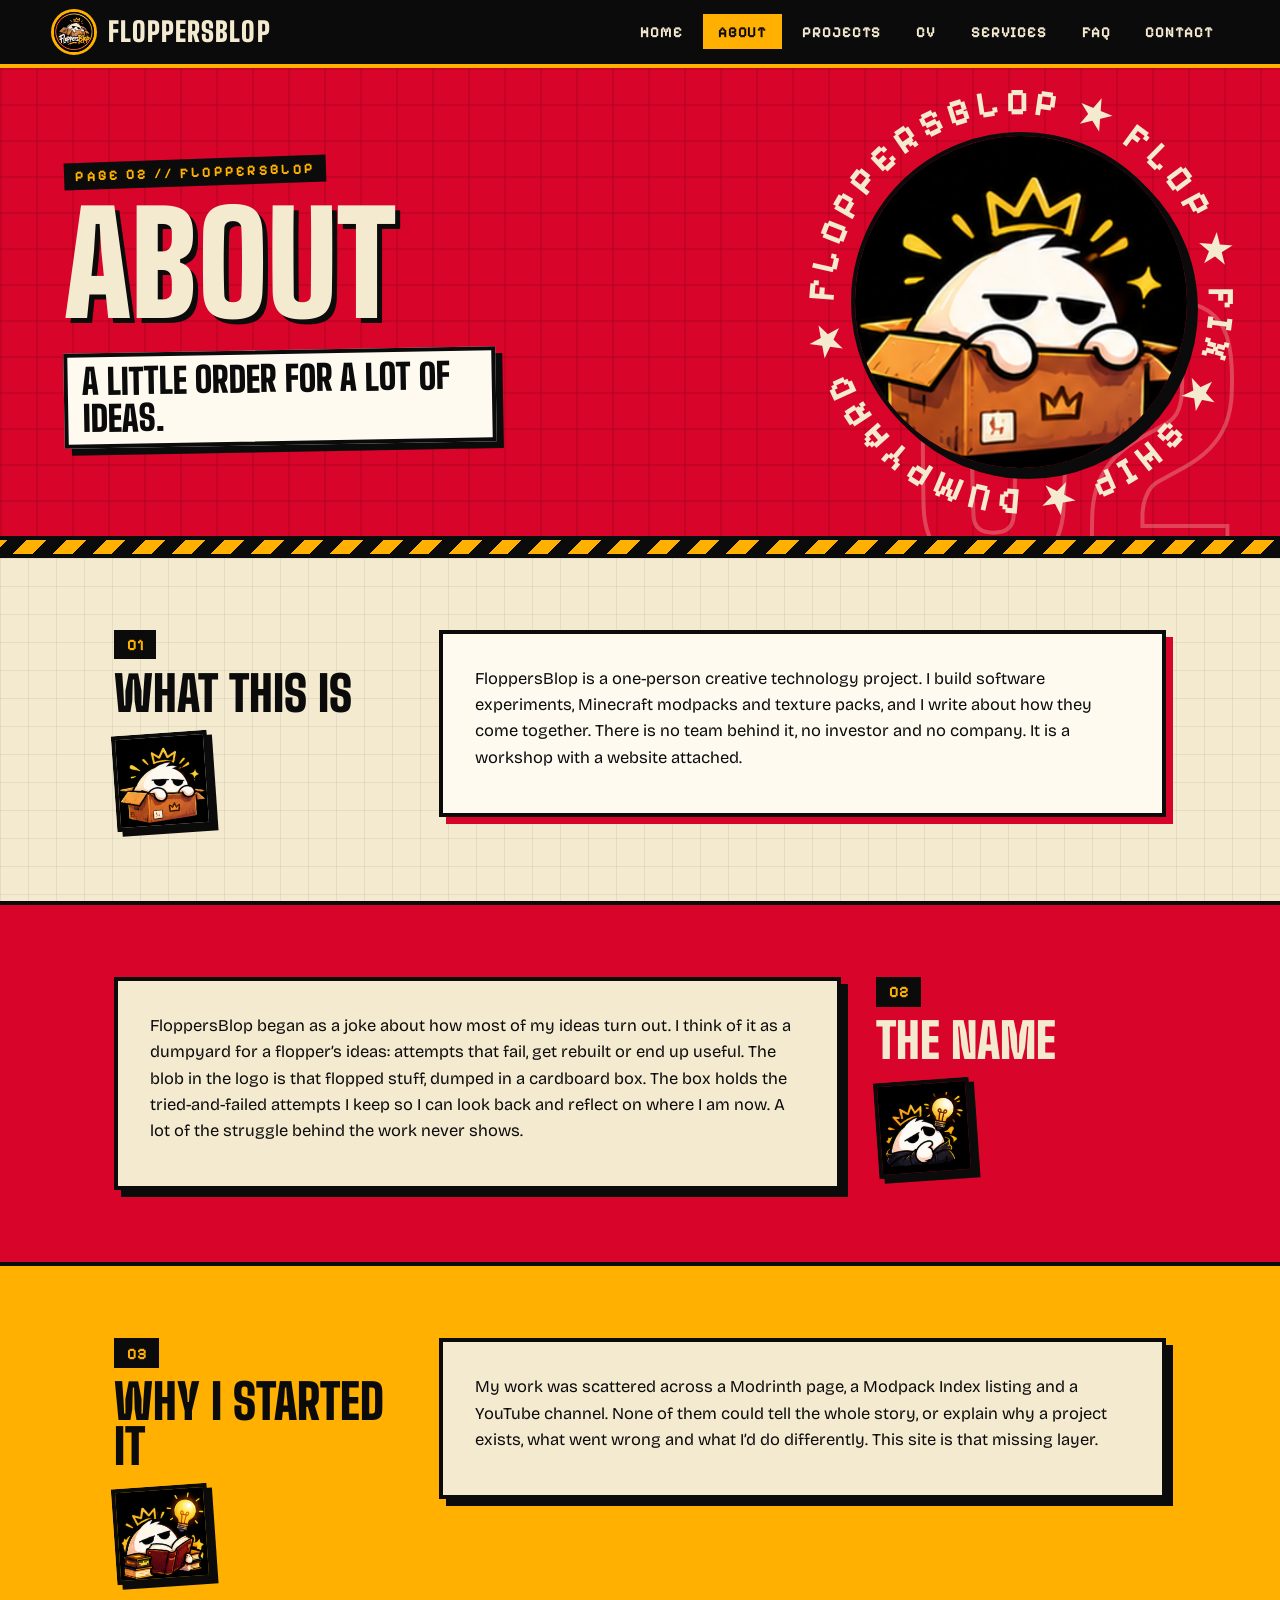
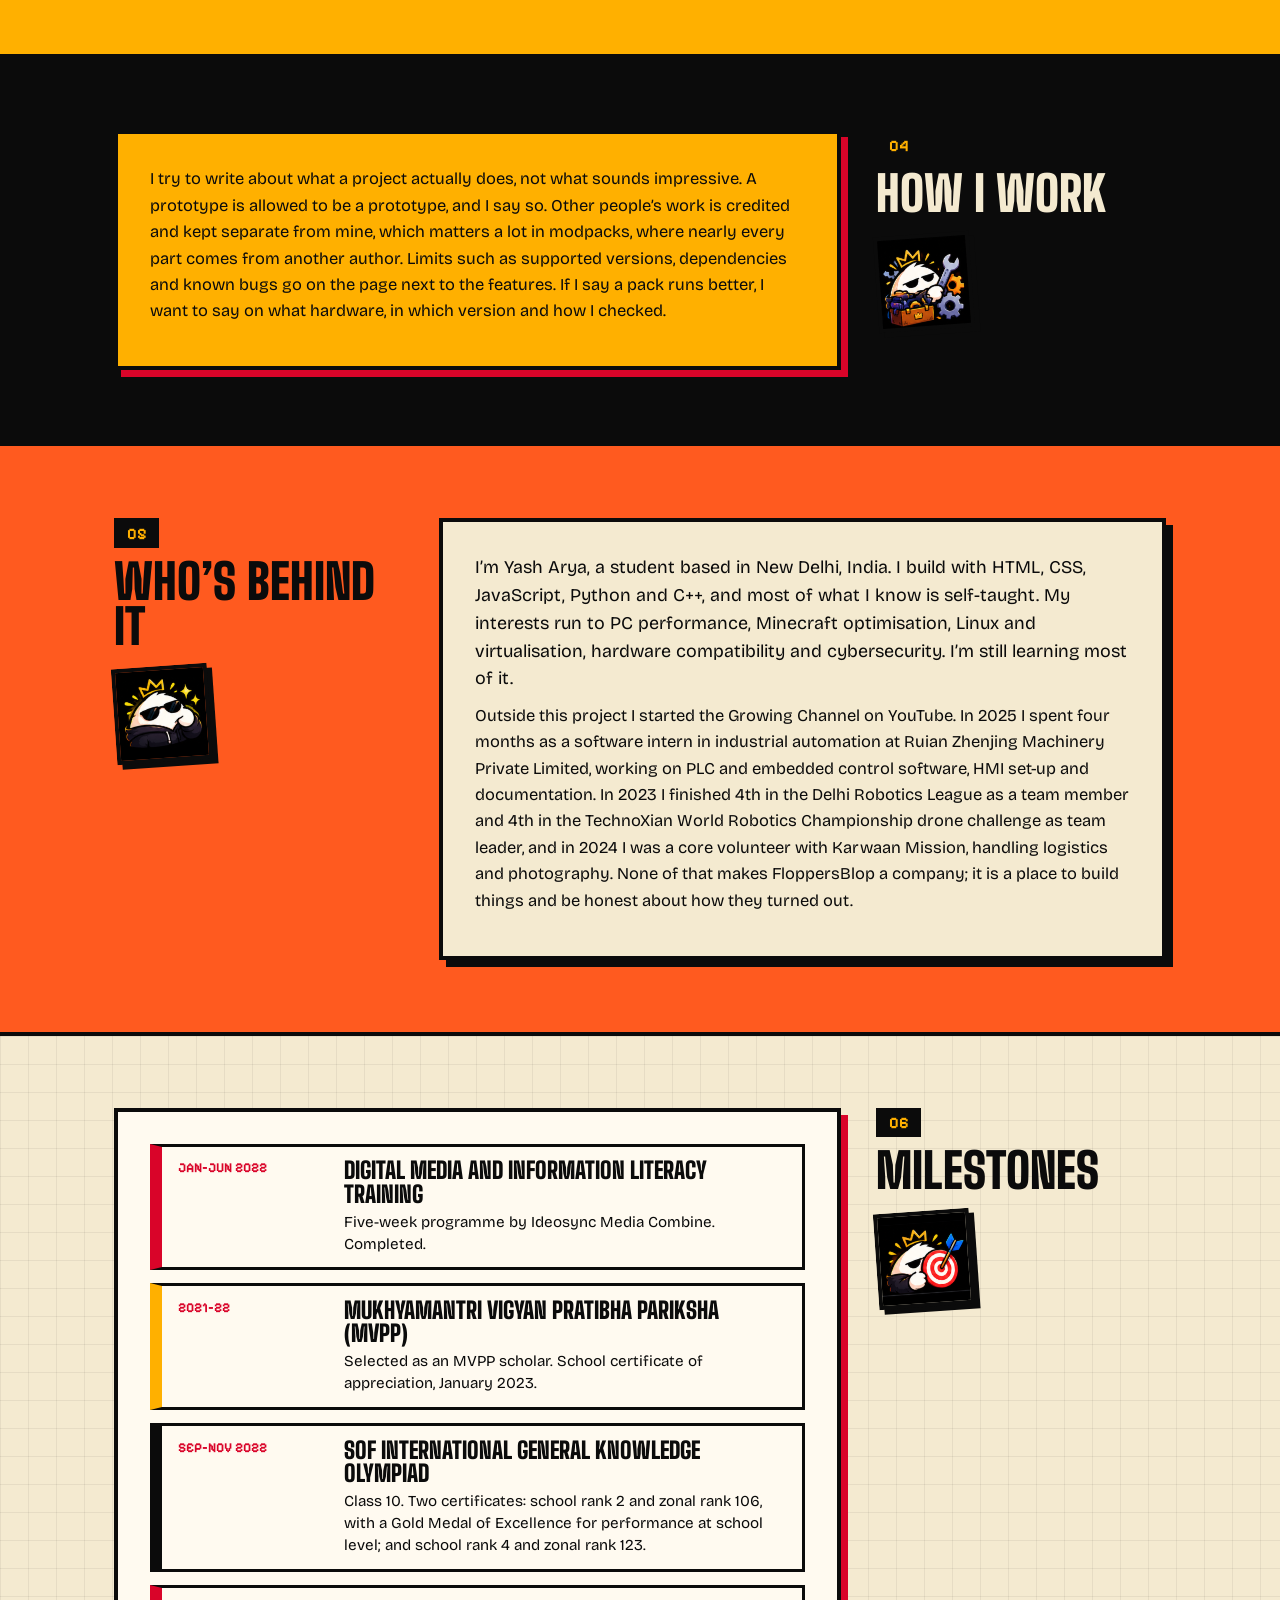
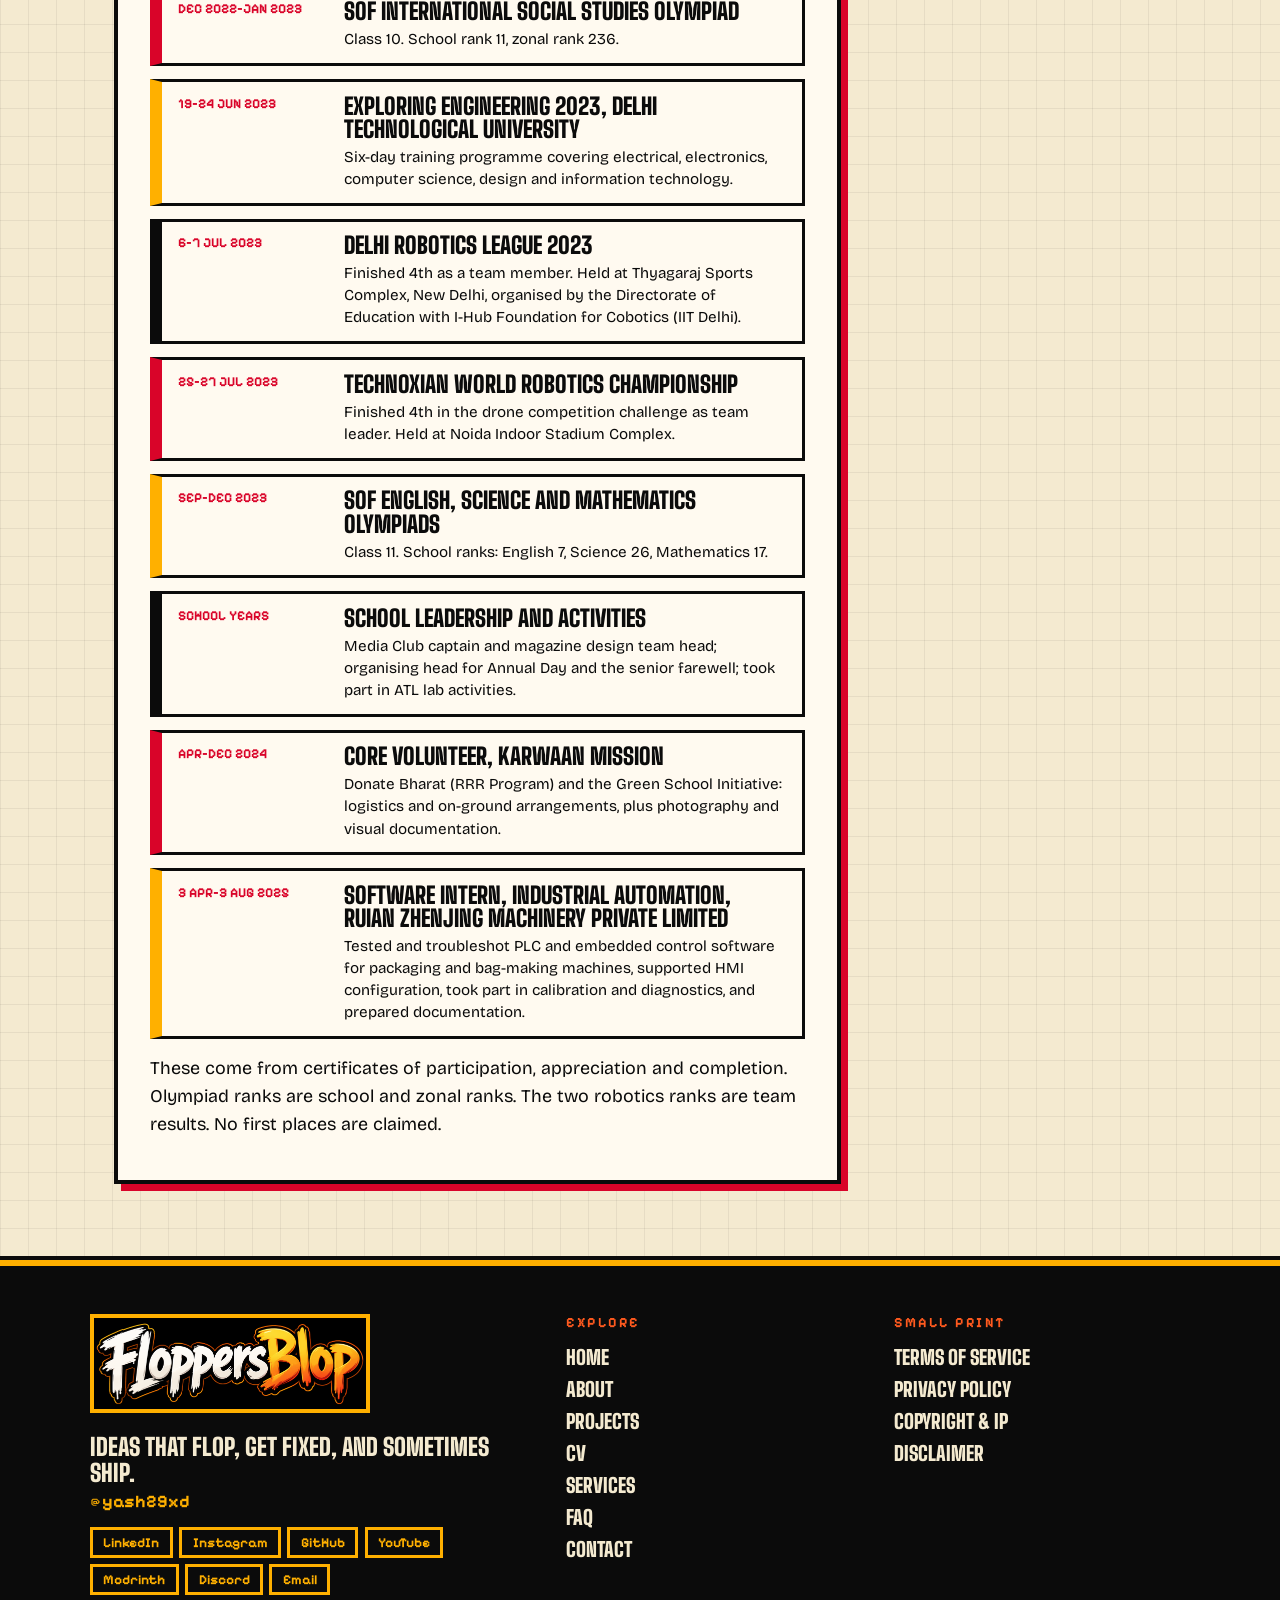
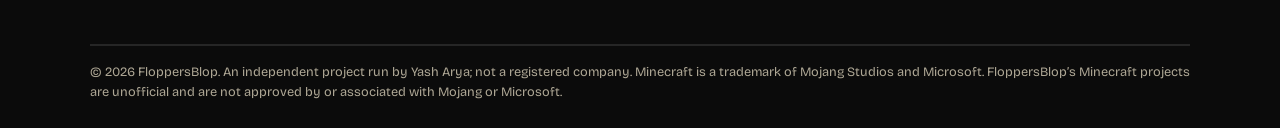
==== commit b08463b9: "Add files via upload" ====
--- a/about.html
+++ b/about.html
@@ -1,18 +1,14 @@
 <!doctype html><html lang="en"><head><meta charset="utf-8"><meta name="viewport" content="width=device-width,initial-scale=1">
 <title>About | FloppersBlop</title><meta name="description" content="FloppersBlop: an independent project by Yash Arya. Minecraft modpacks, texture packs and software experiments."><link rel="icon" href="assets/favicon.png">
 <link rel="preconnect" href="https://fonts.googleapis.com"><link rel="preconnect" href="https://fonts.gstatic.com" crossorigin>
-<link href="https://fonts.googleapis.com/css2?family=Big+Shoulders+Display:wght@800;900&family=Bricolage+Grotesque:opsz,wght@12..96,400;12..96,600&family=Instrument+Serif:ital@0;1&family=Pixelify+Sans:wght@500;700&family=Rubik+Spray+Paint&display=swap" rel="stylesheet">
-<style>.nc,.nc *{cursor:none!important}</style><script>(function(){if(matchMedia("(hover:hover) and (pointer:fine)").matches&&!matchMedia("(prefers-reduced-motion:reduce)").matches)document.documentElement.classList.add("nc")})()</script>
-<link rel="stylesheet" href="styles.css"></head><body class="">
-<div class="prog"></div><div class="grain"></div><div class="wipe"><i></i><i></i><i></i><i></i><i></i></div>
-<div class="blob" aria-hidden="true"><svg viewBox="0 0 80 70"><path d="M8 44C6 22 24 6 44 6s32 14 28 36c-2 14-14 22-32 22S10 58 8 44z" fill="#fff4dc" stroke="#0b0908" stroke-width="4"/><g class="eyes"><path d="M20 30h16v7a8 8 0 0 1-16 0z M46 30h16v7a8 8 0 0 1-16 0z" fill="#0b0908"/><path d="M18 29h20M44 29h20" stroke="#0b0908" stroke-width="4" stroke-linecap="round"/></g></svg></div>
-<script>(function(){try{var p=JSON.parse(sessionStorage.getItem("fbxy")||"null"),b=document.querySelector(".blob");if(p&&b&&document.documentElement.classList.contains("nc")){b.style.transition="none";b.style.opacity=1;b.style.transform="translate("+(p[0]-27)+"px,"+(p[1]-24)+"px)";b.classList.add("on")}}catch(e){}})()</script>
-<header class="bar"><a class="brand" href="index.html"><img src="assets/logo.png" alt="FloppersBlop logo" width="52" height="52"><b>FloppersBlop</b></a>
-<button class="burger" aria-label="Menu" aria-expanded="false"><i></i><i></i></button><nav><a href="index.html">Home</a><a href="about.html" class="on">About</a><a href="projects.html">Projects</a><a href="cv.html">CV</a><a href="services.html">Services</a><a href="faq.html">FAQ</a><a href="contact.html">Contact</a></nav></header>
-<main><div class="phead"><span class="pat"></span><svg class="dd" data-s="-.12" viewBox="0 0 100 100" style="right:-1.5%;top:6%;--dc:var(--cream);--r:11deg" aria-hidden="true"><path class="st" d="M4 70l16-40 16 40 16-40 16 40 16-40 12 40"/></svg><svg class="dd" data-s=".14" viewBox="0 0 100 100" style="left:-1%;top:60%;--dc:var(--ink);--r:-9deg" aria-hidden="true"><path d="M40 5h20v35h35v20h-35v35h-20v-35h-35v-20h35z"/></svg>
-<div class="ph-in"><div class="ph-txt"><p class="kick">PAGE 02 // FLOPPERSBLOP</p><h1 aria-label="About"><span class="l l0">A</span><span class="l l1">b</span><span class="l l2">o</span><span class="l l3">u</span><span class="l l4">t</span></h1><p class="lede">A little order for a lot of ideas.</p></div><div class="vis sm"><img class="sticker" src="assets/img4.png" alt="" width="320" height="320"><svg class="ring" viewBox="0 0 200 200" aria-hidden="true"><defs><path id="rp" d="M100,100 m-80,0 a80,80 0 1,1 160,0 a80,80 0 1,1 -160,0"/></defs><text><textPath href="#rp" textLength="496" lengthAdjust="spacing">FLOPPERSBLOP &#9733; FLOP &#9733; FIX &#9733; SHIP &#9733; DUMPYARD &#9733;</textPath></text></svg></div></div></div>
-<div class="band b-amber al-l"><svg class="dd" data-s="-.12" viewBox="0 0 100 100" style="left:-1.5%;top:8%;--dc:var(--sun);--r:-30deg" aria-hidden="true"><path d="M50 2l9 24 25-9-9 25 24 9-24 9 9 25-25-9-9 24-9-24-25 9 9-25-24-9 24-9-9-25 25 9z"/></svg><svg class="dd" data-s=".14" viewBox="0 0 100 100" style="right:-1%;top:55%;--dc:var(--cherry);--r:10deg" aria-hidden="true"><path class="st" d="M4 50q12-34 23 0t23 0 23 0 23 0"/></svg><div class="wrap"><section class="card c-cream rv rv0 dc" id="what-this-is" style="--r:-1.1deg"><span class="tape"></span><img class="ico" src="assets/icons/box.png" alt="" width="96" height="96" loading="lazy"><h2 class="f0">What this is</h2><p>FloppersBlop is a one-person creative technology project. I build software experiments, Minecraft modpacks and texture packs, and I write about how they come together. There is no team behind it, no investor and no company. It is a workshop with a website attached.</p></section></div></div><div class="band b-cherry al-r"><svg class="dd" data-s="-.12" viewBox="0 0 100 100" style="right:-1.5%;top:6%;--dc:var(--ink);--r:-7deg" aria-hidden="true"><path d="M5 85V28l22 24 23-42 23 42 22-24v57z"/></svg><svg class="dd" data-s=".14" viewBox="0 0 100 100" style="left:-1%;top:60%;--dc:var(--cream);--r:-27deg" aria-hidden="true"><g><circle cx="20" cy="20" r="9"/><circle cx="50" cy="20" r="9"/><circle cx="80" cy="20" r="9"/><circle cx="20" cy="50" r="9"/><circle cx="50" cy="50" r="9"/><circle cx="80" cy="50" r="9"/><circle cx="20" cy="80" r="9"/><circle cx="50" cy="80" r="9"/><circle cx="80" cy="80" r="9"/></g></svg><div class="wrap"><section class="card c-cream rv rv1 dc" id="the-name" style="--r:0.9deg"><span class="tape"></span><img class="ico" src="assets/icons/thinking.png" alt="" width="96" height="96" loading="lazy"><h2 class="f1">The name</h2><p>FloppersBlop began as a joke about how most of my ideas turn out. I think of it as a dumpyard for a flopper’s ideas: attempts that fail, get rebuilt or end up useful. The blob in the logo is that flopped stuff, dumped in a cardboard box. The box holds the tried-and-failed attempts I keep so I can look back and reflect on where I am now. A lot of the struggle behind the work never shows.</p></section></div></div><div class="band b-cream al-c"><svg class="dd" data-s="-.12" viewBox="0 0 100 100" style="left:-1.5%;top:8%;--dc:var(--cherry);--r:16deg" aria-hidden="true"><path class="st" d="M5 50h72M54 22l28 28-28 28"/></svg><svg class="dd" data-s=".14" viewBox="0 0 100 100" style="right:-1%;top:55%;--dc:var(--sun);--r:-4deg" aria-hidden="true"><path d="M62 2L15 58h28l-8 40 48-62H52z"/></svg><div class="wrap"><section class="card c-ink rv rv2 dc" id="why-i-started-it" style="--r:-0.5deg"><span class="tape"></span><img class="ico" src="assets/icons/books.png" alt="" width="96" height="96" loading="lazy"><h2 class="f2">Why I started it</h2><p>My work was scattered across a Modrinth page, a Modpack Index listing and a YouTube channel. None of them could tell the whole story, or explain why a project exists, what went wrong and what I’d do differently. This site is that missing layer.</p></section></div></div><div class="band b-orange al-l"><svg class="dd" data-s="-.12" viewBox="0 0 100 100" style="right:-1.5%;top:6%;--dc:var(--cream);--r:-21deg" aria-hidden="true"><path d="M40 5h20v35h35v20h-35v35h-20v-35h-35v-20h35z"/></svg><svg class="dd" data-s=".14" viewBox="0 0 100 100" style="left:-1%;top:60%;--dc:var(--ink);--r:19deg" aria-hidden="true"><path class="st" d="M4 70l16-40 16 40 16-40 16 40 16-40 12 40"/></svg><div class="wrap"><section class="card c-cream rv rv0 " id="how-i-work" style="--r:1.2deg"><span class="tape"></span><img class="ico" src="assets/icons/toolbox.png" alt="" width="96" height="96" loading="lazy"><h2 class="f3">How I work</h2><p>I try to write about what a project actually does, not what sounds impressive. A prototype is allowed to be a prototype, and I say so. Other people’s work is credited and kept separate from mine, which matters a lot in modpacks, where nearly every part comes from another author. Limits such as supported versions, dependencies and known bugs go on the page next to the features. If I say a pack runs better, I want to say on what hardware, in which version and how I checked.</p></section></div></div><div class="band b-burgundy al-r"><svg class="dd" data-s="-.12" viewBox="0 0 100 100" style="left:-1.5%;top:8%;--dc:var(--sun);--r:2deg" aria-hidden="true"><path class="st" d="M4 50q12-34 23 0t23 0 23 0 23 0"/></svg><svg class="dd" data-s=".14" viewBox="0 0 100 100" style="right:-1%;top:55%;--dc:var(--cherry);--r:-18deg" aria-hidden="true"><path d="M50 2l9 24 25-9-9 25 24 9-24 9 9 25-25-9-9 24-9-24-25 9 9-25-24-9 24-9-9-25 25 9z"/></svg><div class="wrap"><section class="card c-amber rv rv1 " id="who-s-behind-it" style="--r:-1.1deg"><span class="tape"></span><img class="ico" src="assets/icons/cool.png" alt="" width="96" height="96" loading="lazy"><h2 class="f0">Who’s behind it</h2><p>I’m Yash Arya, a student based in New Delhi, India. I build with HTML, CSS, JavaScript, Python and C++, and most of what I know is self-taught. My interests run to PC performance, Minecraft optimisation, Linux and virtualisation, hardware compatibility and cybersecurity. I’m still learning most of it.</p><p>Outside this project I started the Growing Channel on YouTube. In 2025 I spent four months as a software intern in industrial automation at Ruian Zhenjing Machinery Private Limited, working on PLC and embedded control software, HMI set-up and documentation. In 2023 I finished 4th in the Delhi Robotics League as a team member and 4th in the TechnoXian World Robotics Championship drone challenge as team leader, and in 2024 I was a core volunteer with Karwaan Mission, handling logistics and photography. None of that makes FloppersBlop a company; it is a place to build things and be honest about how they turned out.</p></section></div></div><div class="band b-sun al-c"><svg class="dd" data-s="-.12" viewBox="0 0 100 100" style="right:-1.5%;top:6%;--dc:var(--ink);--r:25deg" aria-hidden="true"><g><circle cx="20" cy="20" r="9"/><circle cx="50" cy="20" r="9"/><circle cx="80" cy="20" r="9"/><circle cx="20" cy="50" r="9"/><circle cx="50" cy="50" r="9"/><circle cx="80" cy="50" r="9"/><circle cx="20" cy="80" r="9"/><circle cx="50" cy="80" r="9"/><circle cx="80" cy="80" r="9"/></g></svg><svg class="dd" data-s=".14" viewBox="0 0 100 100" style="left:-1%;top:60%;--dc:var(--cream);--r:5deg" aria-hidden="true"><path d="M5 85V28l22 24 23-42 23 42 22-24v57z"/></svg><div class="wrap"><section class="card c-ink rv rv2 " id="milestones" style="--r:0.9deg"><span class="tape"></span><img class="ico" src="assets/icons/target.png" alt="" width="96" height="96" loading="lazy"><h2 class="f1">Milestones</h2><ol class="timeline"><li class="tl0"><span class="when">Jan–Jun 2022</span><div><h4>Digital Media and Information Literacy Training</h4><p>Five-week programme by Ideosync Media Combine. Completed.</p></div></li><li class="tl1"><span class="when">2021–22</span><div><h4>Mukhyamantri Vigyan Pratibha Pariksha (MVPP)</h4><p>Selected as an MVPP scholar. School certificate of appreciation, January 2023.</p></div></li><li class="tl2"><span class="when">Sep–Nov 2022</span><div><h4>SOF International General Knowledge Olympiad</h4><p>Class 10. Two certificates: school rank 2 and zonal rank 106, with a Gold Medal of Excellence for performance at school level; and school rank 4 and zonal rank 123.</p></div></li><li class="tl3"><span class="when">Dec 2022–Jan 2023</span><div><h4>SOF International Social Studies Olympiad</h4><p>Class 10. School rank 11, zonal rank 236.</p></div></li><li class="tl0"><span class="when">19–24 Jun 2023</span><div><h4>Exploring Engineering 2023, Delhi Technological University</h4><p>Six-day training programme covering electrical, electronics, computer science, design and information technology.</p></div></li><li class="tl1"><span class="when">6–7 Jul 2023</span><div><h4>Delhi Robotics League 2023</h4><p>Finished 4th as a team member. Held at Thyagaraj Sports Complex, New Delhi, organised by the Directorate of Education with I-Hub Foundation for Cobotics (IIT Delhi).</p></div></li><li class="tl2"><span class="when">25–27 Jul 2023</span><div><h4>TechnoXian World Robotics Championship</h4><p>Finished 4th in the drone competition challenge as team leader. Held at Noida Indoor Stadium Complex.</p></div></li><li class="tl3"><span class="when">Sep–Dec 2023</span><div><h4>SOF English, Science and Mathematics Olympiads</h4><p>Class 11. School ranks: English 7, Science 26, Mathematics 17.</p></div></li><li class="tl0"><span class="when">School years</span><div><h4>School leadership and activities</h4><p>Media Club captain and magazine design team head; organising head for Annual Day and the senior farewell; took part in ATL lab activities.</p></div></li><li class="tl1"><span class="when">Apr–Dec 2024</span><div><h4>Core volunteer, Karwaan Mission</h4><p>Donate Bharat (RRR Program) and the Green School Initiative: logistics and on-ground arrangements, plus photography and visual documentation.</p></div></li><li class="tl2"><span class="when">3 Apr–3 Aug 2025</span><div><h4>Software Intern, Industrial Automation, Ruian Zhenjing Machinery Private Limited</h4><p>Tested and troubleshot PLC and embedded control software for packaging and bag-making machines, supported HMI configuration, took part in calibration and diagnostics, and prepared documentation.</p></div></li></ol><p>These come from certificates of participation, appreciation and completion. Olympiad ranks are school and zonal ranks. The two robotics ranks are team results. No first places are claimed.</p></section></div></div></main>
-<footer><div class="fg"><div><img class="wm" src="assets/wordmark.png" alt="FloppersBlop" width="320" height="120"><p class="ft">Ideas that flop, get fixed, and sometimes ship.</p><p class="tag">@yash29xd</p><p class="soc"><a href="https://www.linkedin.com/in/yash29xd/" target="_blank" rel="noopener">LinkedIn</a><a href="https://www.instagram.com/floppersblop/" target="_blank" rel="noopener">Instagram</a><a href="https://github.com/Yash29xd" target="_blank" rel="noopener">GitHub</a><a href="https://www.youtube.com/@GrowingChannel" target="_blank" rel="noopener">YouTube</a><a href="https://modrinth.com/user/OptiBoostCraft" target="_blank" rel="noopener">Modrinth</a><a href="https://discord.gg/QXB922G5W5" target="_blank" rel="noopener">Discord</a><a href="mailto:29aryash@gmail.com">Email</a></p></div>
-<div><h4>Explore</h4><a href="index.html">Home</a><a href="about.html" class="on">About</a><a href="projects.html">Projects</a><a href="cv.html">CV</a><a href="services.html">Services</a><a href="faq.html">FAQ</a><a href="contact.html">Contact</a></div><div><h4>Small print</h4><a href="terms.html">Terms of Service</a><a href="privacy.html">Privacy Policy</a><a href="copyright.html">Copyright & IP</a><a href="disclaimer.html">Disclaimer</a></div></div>
+<link href="https://fonts.googleapis.com/css2?family=Big+Shoulders+Display:wght@800;900&family=Bricolage+Grotesque:wght@400;600;700&family=Pixelify+Sans:wght@500;700&display=swap" rel="stylesheet">
+<script>(function(){var d=document.documentElement;if(matchMedia("(hover:hover) and (pointer:fine)").matches&&!matchMedia("(prefers-reduced-motion:reduce)").matches)d.classList.add("nc","js-rv","pt")})()</script><link rel="stylesheet" href="styles.css"></head><body class="">
+<div class="wipe"></div><div class="blob" aria-hidden="true"><svg viewBox="0 0 80 70"><path d="M8 44C6 22 24 6 44 6s32 14 28 36c-2 14-14 22-32 22S10 58 8 44z" fill="#fff4dc" stroke="#0b0b0b" stroke-width="4"/><path d="M20 30h16v7a8 8 0 0 1-16 0z M46 30h16v7a8 8 0 0 1-16 0z" fill="#0b0b0b"/><path d="M18 29h20M44 29h20" stroke="#0b0b0b" stroke-width="4" stroke-linecap="round"/></svg></div>
+<header class="bar"><a class="brand" href="index.html"><img src="assets/logo.png" alt="" width="46" height="46"><b>FloppersBlop</b></a>
+<button class="burger" aria-label="Menu" aria-expanded="false"><i></i><i></i><i></i></button><nav><a href="index.html">Home</a><a href="about.html" class="on">About</a><a href="projects.html">Projects</a><a href="cv.html">CV</a><a href="services.html">Services</a><a href="faq.html">FAQ</a><a href="contact.html">Contact</a></nav></header>
+<main><div class="mast m-cherry"><span class="num">02</span><div class="mi"><div class="mt"><p class="kick">PAGE 02 // FLOPPERSBLOP</p><h1>About</h1><p class="lede">A little order for a lot of ideas.</p></div><div class="vis"><img src="assets/img4.png" alt="" width="300" height="300"><svg class="ring" viewBox="0 0 200 200" aria-hidden="true"><defs><path id="rp" d="M100,100 m-80,0 a80,80 0 1,1 160,0 a80,80 0 1,1 -160,0"/></defs><text><textPath href="#rp" textLength="496" lengthAdjust="spacing">FLOPPERSBLOP &#9733; FLOP &#9733; FIX &#9733; SHIP &#9733; DUMPYARD &#9733;</textPath></text></svg></div></div></div><div class="hz"></div>
+<section class="slab s-cream" id="what-this-is"><div class="sgrid"><header class="sh"><span class="no">01</span><h2>What this is</h2><img class="ico" src="assets/icons/box.png" alt="" width="96" height="96" loading="lazy"></header><div class="blk rv"><p>FloppersBlop is a one-person creative technology project. I build software experiments, Minecraft modpacks and texture packs, and I write about how they come together. There is no team behind it, no investor and no company. It is a workshop with a website attached.</p></div></div></section><section class="slab s-cherry rev" id="the-name"><div class="sgrid"><header class="sh"><span class="no">02</span><h2>The name</h2><img class="ico" src="assets/icons/thinking.png" alt="" width="96" height="96" loading="lazy"></header><div class="blk rv"><p>FloppersBlop began as a joke about how most of my ideas turn out. I think of it as a dumpyard for a flopper’s ideas: attempts that fail, get rebuilt or end up useful. The blob in the logo is that flopped stuff, dumped in a cardboard box. The box holds the tried-and-failed attempts I keep so I can look back and reflect on where I am now. A lot of the struggle behind the work never shows.</p></div></div></section><section class="slab s-amber" id="why-i-started-it"><div class="sgrid"><header class="sh"><span class="no">03</span><h2>Why I started it</h2><img class="ico" src="assets/icons/books.png" alt="" width="96" height="96" loading="lazy"></header><div class="blk rv"><p>My work was scattered across a Modrinth page, a Modpack Index listing and a YouTube channel. None of them could tell the whole story, or explain why a project exists, what went wrong and what I’d do differently. This site is that missing layer.</p></div></div></section><section class="slab s-ink rev" id="how-i-work"><div class="sgrid"><header class="sh"><span class="no">04</span><h2>How I work</h2><img class="ico" src="assets/icons/toolbox.png" alt="" width="96" height="96" loading="lazy"></header><div class="blk rv"><p>I try to write about what a project actually does, not what sounds impressive. A prototype is allowed to be a prototype, and I say so. Other people’s work is credited and kept separate from mine, which matters a lot in modpacks, where nearly every part comes from another author. Limits such as supported versions, dependencies and known bugs go on the page next to the features. If I say a pack runs better, I want to say on what hardware, in which version and how I checked.</p></div></div></section><section class="slab s-orange" id="who-s-behind-it"><div class="sgrid"><header class="sh"><span class="no">05</span><h2>Who’s behind it</h2><img class="ico" src="assets/icons/cool.png" alt="" width="96" height="96" loading="lazy"></header><div class="blk rv"><p>I’m Yash Arya, a student based in New Delhi, India. I build with HTML, CSS, JavaScript, Python and C++, and most of what I know is self-taught. My interests run to PC performance, Minecraft optimisation, Linux and virtualisation, hardware compatibility and cybersecurity. I’m still learning most of it.</p><p>Outside this project I started the Growing Channel on YouTube. In 2025 I spent four months as a software intern in industrial automation at Ruian Zhenjing Machinery Private Limited, working on PLC and embedded control software, HMI set-up and documentation. In 2023 I finished 4th in the Delhi Robotics League as a team member and 4th in the TechnoXian World Robotics Championship drone challenge as team leader, and in 2024 I was a core volunteer with Karwaan Mission, handling logistics and photography. None of that makes FloppersBlop a company; it is a place to build things and be honest about how they turned out.</p></div></div></section><section class="slab s-cream rev" id="milestones"><div class="sgrid"><header class="sh"><span class="no">06</span><h2>Milestones</h2><img class="ico" src="assets/icons/target.png" alt="" width="96" height="96" loading="lazy"></header><div class="blk rv"><ol class="timeline"><li class="tl0"><span class="when">Jan–Jun 2022</span><div><h4>Digital Media and Information Literacy Training</h4><p>Five-week programme by Ideosync Media Combine. Completed.</p></div></li><li class="tl1"><span class="when">2021–22</span><div><h4>Mukhyamantri Vigyan Pratibha Pariksha (MVPP)</h4><p>Selected as an MVPP scholar. School certificate of appreciation, January 2023.</p></div></li><li class="tl2"><span class="when">Sep–Nov 2022</span><div><h4>SOF International General Knowledge Olympiad</h4><p>Class 10. Two certificates: school rank 2 and zonal rank 106, with a Gold Medal of Excellence for performance at school level; and school rank 4 and zonal rank 123.</p></div></li><li class="tl3"><span class="when">Dec 2022–Jan 2023</span><div><h4>SOF International Social Studies Olympiad</h4><p>Class 10. School rank 11, zonal rank 236.</p></div></li><li class="tl0"><span class="when">19–24 Jun 2023</span><div><h4>Exploring Engineering 2023, Delhi Technological University</h4><p>Six-day training programme covering electrical, electronics, computer science, design and information technology.</p></div></li><li class="tl1"><span class="when">6–7 Jul 2023</span><div><h4>Delhi Robotics League 2023</h4><p>Finished 4th as a team member. Held at Thyagaraj Sports Complex, New Delhi, organised by the Directorate of Education with I-Hub Foundation for Cobotics (IIT Delhi).</p></div></li><li class="tl2"><span class="when">25–27 Jul 2023</span><div><h4>TechnoXian World Robotics Championship</h4><p>Finished 4th in the drone competition challenge as team leader. Held at Noida Indoor Stadium Complex.</p></div></li><li class="tl3"><span class="when">Sep–Dec 2023</span><div><h4>SOF English, Science and Mathematics Olympiads</h4><p>Class 11. School ranks: English 7, Science 26, Mathematics 17.</p></div></li><li class="tl0"><span class="when">School years</span><div><h4>School leadership and activities</h4><p>Media Club captain and magazine design team head; organising head for Annual Day and the senior farewell; took part in ATL lab activities.</p></div></li><li class="tl1"><span class="when">Apr–Dec 2024</span><div><h4>Core volunteer, Karwaan Mission</h4><p>Donate Bharat (RRR Program) and the Green School Initiative: logistics and on-ground arrangements, plus photography and visual documentation.</p></div></li><li class="tl2"><span class="when">3 Apr–3 Aug 2025</span><div><h4>Software Intern, Industrial Automation, Ruian Zhenjing Machinery Private Limited</h4><p>Tested and troubleshot PLC and embedded control software for packaging and bag-making machines, supported HMI configuration, took part in calibration and diagnostics, and prepared documentation.</p></div></li></ol><p>These come from certificates of participation, appreciation and completion. Olympiad ranks are school and zonal ranks. The two robotics ranks are team results. No first places are claimed.</p></div></div></section></main>
+<footer><div class="fg"><div><img class="wm" src="assets/wordmark.png" alt="FloppersBlop" width="600" height="226"><p class="ft">Ideas that flop, get fixed, and sometimes ship.</p><p class="tag">@yash29xd</p><p class="soc"><a href="https://www.linkedin.com/in/yash29xd/" target="_blank" rel="noopener">LinkedIn</a><a href="https://www.instagram.com/floppersblop/" target="_blank" rel="noopener">Instagram</a><a href="https://github.com/Yash29xd" target="_blank" rel="noopener">GitHub</a><a href="https://www.youtube.com/@GrowingChannel" target="_blank" rel="noopener">YouTube</a><a href="https://modrinth.com/user/OptiBoostCraft" target="_blank" rel="noopener">Modrinth</a><a href="https://discord.gg/QXB922G5W5" target="_blank" rel="noopener">Discord</a><a href="mailto:29aryash@gmail.com">Email</a></p></div>
+<div class="lk"><h4>Explore</h4><a href="index.html">Home</a><a href="about.html" class="on">About</a><a href="projects.html">Projects</a><a href="cv.html">CV</a><a href="services.html">Services</a><a href="faq.html">FAQ</a><a href="contact.html">Contact</a></div><div class="lk"><h4>Small print</h4><a href="terms.html">Terms of Service</a><a href="privacy.html">Privacy Policy</a><a href="copyright.html">Copyright &amp; IP</a><a href="disclaimer.html">Disclaimer</a></div></div>
 <p class="fine">&copy; 2026 FloppersBlop. An independent project run by Yash Arya; not a registered company. Minecraft is a trademark of Mojang Studios and Microsoft. FloppersBlop&rsquo;s Minecraft projects are unofficial and are not approved by or associated with Mojang or Microsoft.</p></footer>
 <script src="config.js"></script><script src="app.js"></script></body></html>
--- a/styles.css
+++ b/styles.css
@@ -1,266 +1,165 @@
-:root{--ink:#0b0908;--cream:#f6ecd6;--amber:#ffb020;--sun:#ffd23f;--orange:#ff6a2b;--cherry:#d6162f;--burg:#5c0f1d;--peach:#ffc9a3;--d:'Rubik Spray Paint','Big Shoulders Display',Impact,sans-serif;--c:'Big Shoulders Display',Impact,'Arial Narrow',sans-serif;--s:'Instrument Serif',Georgia,serif;--p:'Pixelify Sans',monospace;--b:'Bricolage Grotesque',system-ui,sans-serif}
-*{box-sizing:border-box}html{scroll-behavior:smooth;overflow-x:hidden}
-body{margin:0;background:linear-gradient(170deg,var(--burg),#1b0b0c 50%,#3a1203);color:var(--cream);font:17px/1.65 var(--b)}
-a{color:var(--lk,var(--orange));text-underline-offset:3px;word-break:break-word}
-::selection{background:var(--ink);color:var(--sun)}
-.prog{position:fixed;top:0;left:0;height:6px;width:var(--p,0%);z-index:130;background:linear-gradient(90deg,var(--cherry),var(--orange),var(--sun));box-shadow:0 2px 0 var(--ink)}
-.grain{position:fixed;inset:-50%;z-index:90;pointer-events:none;opacity:.14;mix-blend-mode:multiply;background-image:url("data:image/svg+xml;utf8,<svg xmlns='http://www.w3.org/2000/svg' width='220' height='220'><filter id='n'><feTurbulence type='fractalNoise' baseFrequency='.85' numOctaves='3' stitchTiles='stitch'/></filter><rect width='100%25' height='100%25' filter='url(%23n)'/></svg>");animation:gr 1s steps(6) infinite}
-@keyframes gr{0%{transform:translate(0,0)}20%{transform:translate(-3%,2%)}40%{transform:translate(2%,-3%)}60%{transform:translate(-2%,-1%)}80%{transform:translate(3%,3%)}100%{transform:translate(0,0)}}
-.mq{overflow:hidden;white-space:nowrap;background:var(--amber);color:var(--ink);border-block:3px solid var(--ink);font:900 1.3rem/1 var(--c);letter-spacing:.06em;padding:.55rem 0;position:relative;z-index:60}
-.mq.bot{background:var(--cherry);color:var(--cream);transform:rotate(-.7deg);margin:-1.2rem -2vw 0;position:relative}
-.mt{display:inline-block;animation:mq 38s linear infinite}.mq.bot .mt{animation-direction:reverse}
-.mq span{padding:0 1.4rem}.mq span:after{content:"\2605";margin-left:2.8rem;color:var(--cherry)}.mq.bot span:after{color:var(--sun)}
-@keyframes mq{to{transform:translateX(-50%)}}
-.bar{position:sticky;top:0;z-index:50;display:flex;align-items:center;justify-content:space-between;gap:1rem;padding:.6rem 4vw;background:rgba(11,9,8,.9);backdrop-filter:blur(10px);border-bottom:4px solid var(--sun)}
-.brand{display:flex;align-items:center;gap:.7rem;text-decoration:none;color:var(--cream)}.brand img{border-radius:50%;transition:transform .5s cubic-bezier(.3,1.6,.5,1)}.brand:hover img{transform:rotate(360deg) scale(1.1)}
-.brand b{font:400 1.6rem var(--d)}
-nav{display:flex;gap:.4rem;flex-wrap:wrap}nav a{font:700 .95rem var(--p);text-transform:uppercase;letter-spacing:.06em;color:var(--cream);text-decoration:none;padding:.35rem .8rem;border:2px solid transparent;border-radius:99px;transition:.25s}
-nav a:hover,nav a.on{background:var(--sun);color:var(--ink);border-color:var(--ink);transform:rotate(-3deg) scale(1.06);box-shadow:3px 3px 0 var(--cherry)}
-.burger{display:none;background:none;border:0;padding:.5rem}.burger i{display:block;width:30px;height:4px;background:var(--sun);margin:6px 0}
-/* hero */
-.phead{position:relative;padding:3.5rem 6vw 8vw;overflow:hidden;background:linear-gradient(115deg,var(--cherry) 0%,var(--orange) 55%,var(--amber) 100%);clip-path:polygon(0 0,100% 0,100% calc(100% - 4vw),0 100%);border-bottom:4px solid var(--ink)}
-.pat{position:absolute;inset:0;background:radial-gradient(rgba(11,9,8,.28) 2px,transparent 2.6px) 0 0/16px 16px,repeating-linear-gradient(-30deg,rgba(255,210,63,.18) 0 30px,transparent 30px 60px);animation:pt 40s linear infinite}
-@keyframes pt{to{background-position:160px 160px,0 0}}
-.ph-in{position:relative;z-index:3;display:grid;grid-template-columns:1.5fr .8fr;gap:2rem;align-items:center;max-width:1200px;margin:0 auto}
-.kick{display:inline-block;font:700 .95rem var(--p);letter-spacing:.2em;background:var(--ink);color:var(--sun);padding:.3rem .8rem;transform:rotate(-2deg);margin:0 0 1rem}
-h1{font:400 clamp(3.2rem,10vw,8.4rem)/.95 var(--d);margin:0;color:var(--cream);text-shadow:5px 5px 0 var(--ink);overflow-wrap:anywhere}
-h1 .l,h1 .w{display:inline-block;transition:transform .35s cubic-bezier(.3,1.8,.5,1)}h1 .l:hover,h1 .w:hover{transform:translateY(-.1em) rotate(-8deg) scale(1.12)}
-.l0,.w0{font-family:var(--d)}.l1{font:900 1em var(--c);color:var(--ink);text-shadow:3px 3px 0 var(--cream);transform:rotate(-5deg)}
-.l2{font:italic 400 1.15em var(--s);color:var(--sun);text-transform:lowercase}.l3{font:700 .9em var(--p);color:var(--cream)}.l4{font:900 1em var(--c);color:transparent;-webkit-text-stroke:3px var(--cream);text-shadow:4px 4px 0 var(--ink)}
-.w1{font:900 1em var(--c);color:transparent;-webkit-text-stroke:3px var(--cream);text-transform:uppercase}.w2{font:italic 400 1.15em var(--s);color:var(--sun);text-transform:lowercase}.w3{font:700 .8em var(--p);color:var(--ink);text-shadow:3px 3px 0 var(--cream)}
-h1:hover .l,h1:hover .w{animation:gl .4s steps(2) 2}@keyframes gl{50%{text-shadow:-4px 0 var(--sun),4px 0 var(--ink)}}
-.lede{display:inline-block;font:900 clamp(1.4rem,3.4vw,2.4rem)/1.05 var(--c);text-transform:uppercase;background:var(--cream);color:var(--ink);padding:.35rem .9rem;border:3px solid var(--ink);box-shadow:6px 6px 0 var(--ink);transform:rotate(-1.5deg);margin:1.6rem 0 0;max-width:22ch}
-.lede2{display:block;width:fit-content;font:italic 400 clamp(1.2rem,2.3vw,1.7rem)/1.3 var(--s);background:var(--ink);color:var(--cream);padding:.6rem 1.1rem;transform:rotate(1deg);margin:1rem 0 0;max-width:34ch;box-shadow:6px 6px 0 var(--sun)}
-.vis{position:relative;justify-self:center;width:min(32vw,380px)}
-.disk img{display:block;width:100%;height:auto;border-radius:50%;border:6px solid var(--ink);box-shadow:10px 10px 0 var(--ink);animation:fl 6s ease-in-out infinite}
-@keyframes fl{50%{transform:translateY(-14px) rotate(3deg)}}
-.vis .sticker{display:block;width:100%;height:auto;border-radius:18px;border:5px solid var(--ink);box-shadow:8px 8px 0 var(--ink);transform:rotate(5deg);animation:fl 7s ease-in-out infinite;transition:transform .4s}
-.ring{position:absolute;inset:-16%;width:132%;height:132%;animation:spin 22s linear infinite;z-index:-1;pointer-events:none}.ring text{font:700 16px var(--p);fill:var(--ink);letter-spacing:3px}
-.vis.sm{width:min(28vw,300px)}.vis.sm .ring{inset:-22%;width:144%;height:144%}
+:root{--ink:#0b0b0b;--cream:#f4ead0;--paper:#fffaf0;--amber:#ffb000;--orange:#ff5a1f;--cherry:#d90429;--burg:#5a0f1c;--h:'Big Shoulders Display',Impact,'Arial Narrow',sans-serif;--p:'Pixelify Sans',ui-monospace,monospace;--b:'Bricolage Grotesque',system-ui,sans-serif;--bw:4px;--sh:7px}
+*{box-sizing:border-box}
+html{overflow-x:hidden;scroll-behavior:smooth}
+body{margin:0;background:var(--ink);color:var(--ink);font:16.5px/1.6 var(--b);-webkit-text-size-adjust:100%}
+img{max-width:100%}
+a{color:var(--cherry);text-decoration-thickness:2px;text-underline-offset:3px;word-break:break-word}
+:focus-visible{outline:4px solid var(--cherry);outline-offset:3px}
+::selection{background:var(--ink);color:var(--amber)}
+.nc,.nc *{cursor:none!important}
+/* header */
+.bar{position:sticky;top:0;z-index:50;display:flex;align-items:center;justify-content:space-between;gap:1rem;padding:.55rem 4vw;background:var(--ink);border-bottom:var(--bw) solid var(--amber)}
+.brand{display:flex;align-items:center;gap:.65rem;text-decoration:none;color:var(--cream)}
+.brand img{width:46px;height:46px;border-radius:50%;border:3px solid var(--amber)}
+.brand b{font:900 1.7rem/1 var(--h);letter-spacing:.04em;text-transform:uppercase}
+nav{display:flex;gap:.3rem;flex-wrap:wrap}
+nav a{font:700 .95rem var(--p);text-transform:uppercase;letter-spacing:.06em;color:var(--cream);text-decoration:none;padding:.35rem .75rem;border:3px solid transparent}
+nav a:hover{border-color:var(--amber)}
+nav a.on{background:var(--amber);color:var(--ink);border-color:var(--amber)}
+.burger{display:none;width:48px;height:44px;background:var(--ink);border:3px solid var(--amber);padding:0;position:relative}
+.burger i{position:absolute;left:10px;right:10px;height:4px;background:var(--amber)}.burger i:nth-child(1){top:11px}.burger i:nth-child(2){top:20px}.burger i:nth-child(3){top:29px}
+/* masthead */
+.mast{position:relative;overflow:hidden;border-bottom:var(--bw) solid var(--ink);padding:clamp(1.6rem,5vw,4rem) 5vw clamp(2rem,5vw,4rem);background:var(--mb);color:var(--mf)}
+.m-amber{--mb:var(--amber);--mf:var(--ink);--ms:var(--cream)}.m-cherry{--mb:var(--cherry);--mf:var(--cream);--ms:var(--ink)}.m-orange{--mb:var(--orange);--mf:var(--ink);--ms:var(--cream)}.m-burg{--mb:var(--burg);--mf:var(--cream);--ms:var(--amber)}.m-cream{--mb:var(--cream);--mf:var(--ink);--ms:var(--amber)}
+.mast:before{content:"";position:absolute;inset:0;background:linear-gradient(rgba(0,0,0,.09) 2px,transparent 2px) 0 0/36px 36px,linear-gradient(90deg,rgba(0,0,0,.09) 2px,transparent 2px) 0 0/36px 36px;pointer-events:none}
+.num{position:absolute;right:3vw;bottom:-.12em;font:900 clamp(9rem,26vw,22rem)/.8 var(--h);color:transparent;-webkit-text-stroke:4px color-mix(in srgb,var(--mf) 28%,transparent);pointer-events:none}
+.mi{position:relative;display:grid;grid-template-columns:1.5fr .8fr;gap:2rem;align-items:center;max-width:1200px;margin:0 auto}
+.kick{display:inline-block;font:700 .9rem var(--p);letter-spacing:.16em;background:var(--ink);color:var(--amber);padding:.3rem .7rem;margin:0 0 1rem;transform:rotate(-2deg)}
+h1{font:900 clamp(3.4rem,11vw,9rem)/.88 var(--h);margin:0;text-transform:uppercase;overflow-wrap:anywhere;text-shadow:5px 5px 0 var(--ms)}
+h1 .o{color:transparent;-webkit-text-stroke:3px var(--mf);text-shadow:5px 5px 0 var(--ms)}
+.lede{display:block;width:fit-content;max-width:24ch;font:900 clamp(1.4rem,3vw,2.2rem)/1.05 var(--h);text-transform:uppercase;background:var(--paper);color:var(--ink);padding:.4rem .9rem;border:var(--bw) solid var(--ink);box-shadow:var(--sh) var(--sh) 0 var(--ink);margin:1.5rem 0 0;transform:rotate(-1deg)}
+.lede2{display:block;width:fit-content;max-width:36ch;font:600 1.05rem/1.4 var(--b);background:var(--ink);color:var(--cream);padding:.7rem 1rem;margin:1.1rem 0 0;box-shadow:var(--sh) var(--sh) 0 var(--ms)}
+.vis{position:relative;justify-self:center;width:min(30vw,340px)}
+.vis img{display:block;width:100%;height:auto;aspect-ratio:1/1;object-fit:cover;border-radius:50%;border:var(--bw) solid var(--ink);box-shadow:var(--sh) var(--sh) 0 var(--ink);background:#000}
+.ring{position:absolute;inset:-19%;width:138%;height:138%;pointer-events:none}.ring text{font:700 16px var(--p);fill:var(--mf);letter-spacing:3px}
+@media(hover:hover) and (pointer:fine){.ring{animation:spin 40s linear infinite}}
 @keyframes spin{to{transform:rotate(360deg)}}
-.stats{position:relative;z-index:3;display:grid;grid-template-columns:repeat(auto-fit,minmax(190px,1fr));gap:1.2rem;max-width:1200px;margin:2.8rem auto 0}
-.stat{background:var(--cream);color:var(--ink);border:4px solid var(--ink);box-shadow:6px 6px 0 var(--ink);padding:.9rem 1rem;transform:rotate(-1.5deg);transition:transform .3s cubic-bezier(.3,1.6,.5,1)}
-.stat.s1{background:var(--ink);color:var(--cream);transform:rotate(1.2deg)}.stat.s2{background:var(--sun);transform:rotate(-.8deg)}.stat.s3{background:var(--cherry);color:var(--cream);transform:rotate(1.6deg)}
-.stat:hover{transform:rotate(0) scale(1.05)}.stat b{display:block;font:900 clamp(2.6rem,5vw,4rem)/1 var(--c)}.stat span{display:block;font:700 .95rem/1.2 var(--b)}.stat small{font:500 .8rem var(--p);opacity:.8}
-/* bands */
-.band{position:relative;padding:8vw 0 8vw;margin-top:-4vw;clip-path:polygon(0 4vw,100% 0,100% calc(100% - 4vw),0 100%)}
-.band.al-r{clip-path:polygon(0 0,100% 4vw,100% 100%,0 calc(100% - 4vw))}
-.band.lg{clip-path:none;margin-top:0;padding:2rem 0}
-.b-amber{background:var(--amber) repeating-linear-gradient(45deg,rgba(11,9,8,.08) 0 12px,transparent 12px 24px)}
-.b-cherry{background:var(--cherry) radial-gradient(rgba(255,176,32,.4) 2.2px,transparent 2.8px) 0 0/18px 18px}
-.b-cream{background:var(--cream) conic-gradient(rgba(214,22,47,.1) 25%,transparent 0 50%,rgba(214,22,47,.1) 0 75%,transparent 0) 0 0/44px 44px}
-.b-orange{background:var(--orange) repeating-linear-gradient(-45deg,rgba(11,9,8,.12) 0 6px,transparent 6px 20px)}
-.b-burgundy{background:var(--burg) linear-gradient(rgba(255,176,32,.14) 2px,transparent 2px) 0 0/36px 36px,linear-gradient(90deg,rgba(255,176,32,.14) 2px,transparent 2px) 0 0/36px 36px}
-.b-sun{background:var(--sun) radial-gradient(rgba(11,9,8,.18) 2.2px,transparent 2.8px) 0 0/16px 16px}
-.b-ink{background:radial-gradient(60vw 30vw at 90% 0,rgba(214,22,47,.55),transparent 70%),radial-gradient(50vw 30vw at 0 100%,rgba(255,176,32,.35),transparent 70%),var(--ink)}
-.wrap{max-width:1040px;margin:0 auto;padding:0 5vw;position:relative;z-index:2}
-.al-l .card{margin-right:auto;width:min(100%,900px)}.al-r .card{margin-left:auto;width:min(100%,900px)}.al-c .card{margin-inline:auto}
-.card{position:relative;background:var(--bg);color:var(--fg);border:4px solid var(--ink);border-radius:6px;padding:2.2rem 2.4rem 2rem;box-shadow:12px 12px 0 var(--sh);transform:perspective(1100px) rotate(var(--r,0deg)) rotateX(var(--rx,0deg)) rotateY(var(--ry,0deg));transition:transform .35s cubic-bezier(.3,1.4,.5,1),box-shadow .3s}
-.c-cream{--bg:var(--cream);--fg:var(--ink);--ac:var(--cherry);--acfg:var(--cream);--sh:var(--ink);--lk:var(--cherry)}
-.c-ink{--bg:#16110e;--fg:var(--cream);--ac:var(--amber);--acfg:var(--ink);--sh:var(--cherry);--lk:var(--amber)}
-.c-amber{--bg:var(--amber);--fg:var(--ink);--ac:var(--cherry);--acfg:var(--cream);--sh:var(--ink);--lk:var(--burg)}
-.b-burgundy .card,.b-cherry .card{--sh:var(--sun)}.b-cherry .card{--sh:var(--ink)}.b-cream .card{--sh:var(--cherry)}
-.card:hover{box-shadow:16px 16px 0 var(--sh)}
-.legal .card{transform:none!important}
-.card:before{content:"";position:absolute;inset:0;pointer-events:none;background:radial-gradient(color-mix(in srgb,var(--fg) 14%,transparent) 1.2px,transparent 1.6px) 0 0/9px 9px;-webkit-mask:linear-gradient(135deg,#000,transparent 35%);mask:linear-gradient(135deg,#000,transparent 35%)}
-.tape{position:absolute;top:-18px;left:50%;width:110px;height:32px;margin-left:-55px;background:rgba(255,176,32,.88);border:2px dashed rgba(11,9,8,.4);transform:rotate(-3deg)}
-.card:nth-child(2n) .tape{background:rgba(214,22,47,.85);transform:rotate(4deg)}
-h2{margin:0 0 1rem;color:var(--fg);position:relative}
-h2.f0{font:900 clamp(2rem,5vw,3.6rem)/.95 var(--c);text-transform:uppercase}
-h2.f1{font:italic 400 clamp(2.6rem,6vw,4.8rem)/.95 var(--s)}
-h2.f2{font:700 clamp(1.5rem,3.6vw,2.5rem)/1.1 var(--p);text-transform:uppercase;letter-spacing:.04em}
-h2.f3{font:400 clamp(2.2rem,5vw,3.6rem)/1 var(--d);color:var(--ac)}
-h2:after{content:"";display:block;height:8px;width:90px;background:repeating-linear-gradient(-45deg,var(--cherry) 0 8px,var(--sun) 8px 16px);margin-top:.5rem;border:2px solid var(--ink)}
-h3{font:700 1.1rem var(--p);color:var(--ac);margin:1.6rem 0 .3rem;text-transform:uppercase;letter-spacing:.05em}
-.card p,.card li{margin:.6rem 0}.card p:first-of-type:not(:only-child){font:400 1.2rem/1.5 var(--s)}
-.dc>p:first-of-type::first-letter{font:400 4.2em/.8 var(--d);float:left;padding:.04em .1em 0 0;color:var(--ac)}
-.card strong{font-weight:600;background:linear-gradient(transparent 60%,color-mix(in srgb,var(--sun) 70%,transparent) 60%);color:inherit}
-.card ul{padding-left:1.2rem}.card li::marker{color:var(--ac);content:"\25B6  ";font-size:.7em}
-mark.ph{background:#ffd34d;color:#3a1200;outline:2px dashed var(--cherry);outline-offset:1px;padding:0 .3em;border-radius:3px;font:500 .8em var(--p);letter-spacing:.03em;box-decoration-break:clone;-webkit-box-decoration-break:clone}
-.tw{overflow-x:auto;margin:1rem 0;border:3px solid var(--fg);box-shadow:5px 5px 0 var(--fg)}
+.hz{height:18px;border-bottom:var(--bw) solid var(--ink);background:repeating-linear-gradient(-45deg,var(--ink) 0 14px,var(--amber) 14px 28px)}
+.stats{position:relative;display:grid;grid-template-columns:repeat(auto-fit,minmax(170px,1fr));gap:1rem;max-width:1200px;margin:2.4rem auto 0}
+.stat{display:block;background:var(--paper);color:var(--ink);border:var(--bw) solid var(--ink);box-shadow:6px 6px 0 var(--ink);padding:.8rem 1rem;text-decoration:none}
+.stat:nth-child(2n){background:var(--ink);color:var(--cream)}.stat:nth-child(3n){background:var(--cherry);color:var(--cream)}.stat:nth-child(4n){background:var(--amber);color:var(--ink)}
+.stat b{display:block;font:900 clamp(2.4rem,4vw,3.6rem)/1 var(--h);white-space:nowrap}.stat span{display:block;font:600 .92rem/1.25 var(--b)}.stat small{display:block;font:500 .78rem var(--p);opacity:.85;margin-top:.2rem}
+a.stat:hover{transform:translate(3px,3px);box-shadow:3px 3px 0 var(--ink)}
+/* slabs */
+.slab{position:relative;background:var(--sb);color:var(--sf);border-bottom:var(--bw) solid var(--ink);padding:clamp(2rem,6vw,4.5rem) 0;scroll-margin-top:70px}
+.s-amber{--sb:var(--amber);--sf:var(--ink);--box:var(--cream);--shc:var(--ink)}.s-cream{--sb:var(--cream);--sf:var(--ink);--box:var(--paper);--shc:var(--cherry)}
+.s-cherry{--sb:var(--cherry);--sf:var(--cream);--box:var(--cream);--shc:var(--ink)}.s-orange{--sb:var(--orange);--sf:var(--ink);--box:var(--cream);--shc:var(--ink)}
+.s-ink{--sb:var(--ink);--sf:var(--cream);--box:var(--amber);--shc:var(--cherry)}.s-burg{--sb:var(--burg);--sf:var(--cream);--box:var(--cream);--shc:var(--amber)}
+.s-cream{background-image:linear-gradient(rgba(0,0,0,.06) 1px,transparent 1px),linear-gradient(90deg,rgba(0,0,0,.06) 1px,transparent 1px);background-size:28px 28px}
+.sgrid{display:grid;grid-template-columns:minmax(210px,290px) 1fr;gap:2.2rem;max-width:1180px;margin:0 auto;padding:0 5vw;align-items:start}
+.slab.rev .sgrid{grid-template-columns:1fr minmax(210px,290px)}.slab.rev .sh{order:2}
+.sh{position:sticky;top:88px;display:flex;flex-direction:column;gap:.7rem;align-items:flex-start}
+.no{display:inline-block;font:700 1rem var(--p);background:var(--ink);color:var(--amber);padding:.15rem .6rem;border:3px solid var(--ink)}
+.sh h2{font:900 clamp(2rem,3.8vw,3.2rem)/.92 var(--h);text-transform:uppercase;margin:0;overflow-wrap:anywhere}
+.ico{width:96px;height:96px;object-fit:cover;background:#000;border:var(--bw) solid var(--ink);box-shadow:5px 5px 0 var(--ink);transform:rotate(-4deg);margin-top:.4rem}
+.blk{background:var(--box);color:var(--ink);border:var(--bw) solid var(--ink);box-shadow:var(--sh) var(--sh) 0 var(--shc);padding:clamp(1.1rem,3vw,2rem);min-width:0}
+.blk>*:first-child{margin-top:0}.blk p{margin:.6rem 0}.blk p:first-of-type:not(:only-child){font-size:1.12rem;line-height:1.55}
+.blk strong{font-weight:700;background:linear-gradient(transparent 62%,var(--amber) 62%)}
+.blk ul{padding-left:1.2rem}.blk li{margin:.5rem 0}.blk li::marker{color:var(--cherry);content:"\25A0  "}
+h3{font:700 1.05rem var(--p);color:var(--cherry);text-transform:uppercase;letter-spacing:.05em;margin:1.4rem 0 .3rem}
+mark.ph{background:#ffd34d;color:#3a1200;outline:2px dashed var(--cherry);padding:0 .3em;font:500 .85em var(--p)}
+.tw{overflow-x:auto;margin:1rem 0;border:3px solid var(--ink)}
 table{border-collapse:collapse;width:100%;font-size:.95rem;line-height:1.4}
-th{background:var(--fg);color:var(--bg);font:700 .85rem var(--p);text-transform:uppercase;letter-spacing:.08em;text-align:left;padding:.6rem .8rem}
-td,.kv th{padding:.6rem .8rem;border-top:2px solid color-mix(in srgb,var(--fg) 20%,transparent);vertical-align:top}
-.kv th{background:var(--ac);color:var(--acfg);width:30%}
-tbody tr:nth-child(even) td{background:color-mix(in srgb,var(--fg) 7%,transparent)}
-.ban{margin:1rem 0;padding:1rem 1.2rem;background:repeating-linear-gradient(-45deg,var(--ink) 0 14px,#2a1d17 14px 28px);color:var(--sun);font:700 1.05rem var(--p);letter-spacing:.08em;border-left:10px solid var(--cherry)}
-.qa{border-bottom:3px solid var(--fg);padding:.3rem 0}.qa summary{list-style:none;display:flex;justify-content:space-between;align-items:center;gap:1rem;font:900 1.5rem/1.1 var(--c);text-transform:uppercase;padding:.8rem 0}
-.qa summary::-webkit-details-marker{display:none}.qa i{flex:none;width:34px;height:34px;border:3px solid var(--ink);border-radius:50%;background:var(--sun);position:relative;transition:transform .4s cubic-bezier(.3,1.6,.5,1),background .3s}
-.qa i:before,.qa i:after{content:"";position:absolute;left:7px;right:7px;top:13px;height:4px;background:var(--ink)}.qa i:after{transform:rotate(90deg)}
-.qa[open] i{transform:rotate(135deg);background:var(--cherry)}.qa p{margin:0 0 1rem;animation:dn .4s both}@keyframes dn{from{opacity:0;transform:translateY(-10px)}}
-.chips ul{display:flex;flex-wrap:wrap;gap:.5rem;padding:0;margin:.6rem 0}.chips li{list-style:none;margin:0;font:700 .85rem var(--p);padding:.3rem .7rem;border:2px solid var(--ink);border-radius:99px;transition:transform .3s cubic-bezier(.3,1.8,.5,1)}.chips li::marker{content:""}
-.chips li:hover{transform:rotate(-5deg) scale(1.12)}.chips li:nth-child(3n){transform:rotate(-2deg)}.chips li:nth-child(3n+1){transform:rotate(1.5deg)}
-.c0{background:var(--amber);color:var(--ink)}.c1{background:var(--cherry);color:var(--cream)}.c2{background:var(--ink);color:var(--cream)}.c3{background:var(--orange);color:var(--ink)}.c4{background:var(--sun);color:var(--ink)}
-.timeline{list-style:none;padding:0;margin:1rem 0;display:grid;gap:1rem}
-.timeline li{display:grid;grid-template-columns:150px 1fr;gap:1rem;align-items:start;margin:0;padding:.9rem 1rem;border:3px solid var(--ink);box-shadow:5px 5px 0 var(--ink);color:var(--ink);transition:transform .3s cubic-bezier(.3,1.6,.5,1)}
-.timeline li::marker{content:""}.timeline li:hover{transform:rotate(0) scale(1.02)!important}
-.tl0{background:var(--amber);transform:rotate(-.5deg)}.tl1{background:var(--sun);transform:rotate(.5deg)}.tl2{background:var(--peach);transform:rotate(-.3deg)}.tl3{background:var(--cream);transform:rotate(.4deg)}
-.when{font:700 .85rem/1.2 var(--p);background:var(--ink);color:var(--sun);padding:.35rem .6rem;transform:rotate(-2deg);text-align:center}
-.timeline h4{font:900 1.5rem/1 var(--c);text-transform:uppercase;margin:0 0 .3rem}.timeline p{margin:0!important;font:400 .95rem/1.45 var(--b)!important}
-.timeline a{color:var(--cherry)}
-.tiles-band{padding:7vw 5vw 8vw}.tiles{display:grid;grid-template-columns:repeat(3,1fr);gap:1.6rem;max-width:1150px;margin:0 auto;position:relative;z-index:2}
-.tile{position:relative;overflow:hidden;display:flex;flex-direction:column;gap:.5rem;min-height:300px;padding:1.6rem;border:4px solid var(--ink);box-shadow:8px 8px 0 var(--sun);text-decoration:none;color:var(--ink);transition:transform .4s cubic-bezier(.3,1.6,.5,1),box-shadow .3s}
-.tile:nth-child(1){transform:rotate(-1.5deg)}.tile:nth-child(2){transform:rotate(1deg) translateY(1.5rem)}.tile:nth-child(3){transform:rotate(-.6deg)}
-.tile:hover{transform:rotate(0) translateY(-8px) scale(1.03);box-shadow:12px 12px 0 var(--sun)}
+th{background:var(--ink);color:var(--cream);font:700 .85rem var(--p);text-transform:uppercase;letter-spacing:.06em;text-align:left;padding:.55rem .75rem}
+td,.kv th{padding:.55rem .75rem;border-top:2px solid var(--ink);vertical-align:top}
+.kv th{background:var(--amber);color:var(--ink);width:30%}
+.ban{margin:1rem 0;padding:1rem 1.2rem;background:repeating-linear-gradient(-45deg,var(--ink) 0 14px,#26201a 14px 28px);color:var(--amber);font:700 1.05rem var(--p);letter-spacing:.06em;border-left:10px solid var(--cherry)}
+.qa{border:3px solid var(--ink);background:var(--paper);margin:.7rem 0}.qa summary{list-style:none;display:flex;justify-content:space-between;align-items:center;gap:1rem;font:900 1.35rem/1.1 var(--h);text-transform:uppercase;padding:.8rem 1rem}
+.qa summary::-webkit-details-marker{display:none}.qa i{flex:none;width:32px;height:32px;border:3px solid var(--ink);background:var(--amber);position:relative}
+.qa i:before,.qa i:after{content:"";position:absolute;left:5px;right:5px;top:11px;height:4px;background:var(--ink)}.qa i:after{transform:rotate(90deg)}.qa[open] i{background:var(--cherry)}.qa[open] i:after{display:none}
+.qa p{margin:0;padding:0 1rem 1rem}
+.chips ul{display:flex;flex-wrap:wrap;gap:.45rem;padding:0;margin:.6rem 0}.chips li{list-style:none;margin:0;font:700 .85rem var(--p);padding:.25rem .65rem;border:3px solid var(--ink)}.chips li::marker{content:""}
+.c0{background:var(--amber)}.c1{background:var(--cherry);color:var(--cream)}.c2{background:var(--ink);color:var(--cream)}.c3{background:var(--orange)}.c4{background:var(--cream)}
+.timeline{list-style:none;padding:0;margin:1rem 0;display:grid;gap:.8rem}
+.timeline li{display:grid;grid-template-columns:150px 1fr;gap:1rem;margin:0;padding:.8rem 1rem;border:3px solid var(--ink);background:var(--paper);border-left:12px solid var(--cherry)}
+.timeline li:nth-child(3n+2){border-left-color:var(--amber)}.timeline li:nth-child(3n){border-left-color:var(--ink)}.timeline li::marker{content:""}
+.when{font:700 .85rem/1.25 var(--p);color:var(--cherry);text-transform:uppercase}
+.timeline h4{font:900 1.45rem/1 var(--h);text-transform:uppercase;margin:0 0 .3rem}.timeline p{margin:0!important;font:400 .95rem/1.45 var(--b)!important}
+.scores{display:grid;grid-template-columns:repeat(auto-fit,minmax(170px,1fr));gap:1rem;margin:1rem 0}
+.score{border:var(--bw) solid var(--ink);box-shadow:6px 6px 0 var(--ink);padding:.8rem 1rem;background:var(--amber)}.score:nth-child(2){background:var(--cherry);color:var(--cream)}.score:nth-child(3){background:var(--cream)}.score:nth-child(4){background:var(--ink);color:var(--cream)}
+.score b{display:block;font:900 clamp(2.6rem,5vw,3.6rem)/1 var(--h);white-space:nowrap}.score span{font:600 .92rem/1.25 var(--b)}
+/* fold (legal) */
+.fold{border:3px solid var(--ink);background:var(--paper);margin:.8rem 0}.fold>summary{list-style:none;display:flex;align-items:center;gap:.8rem;padding:.8rem 1rem;font:900 1.35rem/1.1 var(--h);text-transform:uppercase;background:var(--cream)}
+.fold>summary::-webkit-details-marker{display:none}.fold>summary i{margin-left:auto;flex:none;width:30px;height:30px;border:3px solid var(--ink);background:var(--amber);position:relative}
+.fold>summary i:before,.fold>summary i:after{content:"";position:absolute;left:5px;right:5px;top:10px;height:4px;background:var(--ink)}.fold>summary i:after{transform:rotate(90deg)}.fold[open]>summary i:after{display:none}
+.fold-in{padding:.4rem 1.1rem 1rem}.fold-in p:first-child{margin-top:.4rem}
+.wrapx{max-width:1000px;margin:0 auto;padding:0 5vw}
+/* tiles + explore */
+.tiles{display:grid;grid-template-columns:repeat(3,1fr);gap:1.4rem;max-width:1180px;margin:0 auto;padding:0 5vw}
+.tile{display:flex;flex-direction:column;gap:.5rem;padding:1.1rem;border:var(--bw) solid var(--ink);box-shadow:var(--sh) var(--sh) 0 var(--amber);text-decoration:none;color:var(--ink)}
 .t-amber{background:var(--amber)}.t-cherry{background:var(--cherry);color:var(--cream)}.t-cream{background:var(--cream)}
-.tile em{font:700 .85rem var(--p);font-style:normal;text-transform:uppercase;letter-spacing:.15em;background:var(--ink);color:var(--sun);padding:.2rem .6rem;width:fit-content}
-.tile h3{font:900 clamp(2.2rem,4vw,3.2rem)/.9 var(--c);color:inherit;text-transform:uppercase;margin:.4rem 0;letter-spacing:0}.tile:nth-child(2) h3{font:400 clamp(2rem,3.6vw,2.8rem)/1 var(--d)}.tile:nth-child(3) h3{font:italic 400 clamp(2.4rem,4vw,3.4rem)/.95 var(--s);text-transform:none}
-.tile p{margin:0;max-width:20ch;font-weight:600}.go{margin-top:auto;font:700 .95rem var(--p);text-transform:uppercase}
-.tile img{position:absolute;right:-26px;bottom:-14px;width:58%;border-radius:16px;border:4px solid var(--ink);transform:rotate(9deg);transition:transform .5s cubic-bezier(.3,1.6,.5,1)}.tile:hover img{transform:rotate(-4deg) scale(1.12)}
-/* doodles */
-.dd{position:absolute;width:clamp(56px,9vw,130px);fill:var(--dc);z-index:1;transform:translateY(var(--py,0px)) rotate(var(--r,0deg));animation:wob 7s ease-in-out infinite alternate;pointer-events:none}
-.dd .st{fill:none;stroke:var(--dc);stroke-width:9;stroke-linecap:round;stroke-linejoin:round}
-.phead .dd{z-index:2}@keyframes wob{to{rotate:14deg;scale:1.1}}
-footer{position:relative;margin-top:0;padding:4rem 6vw 2rem;background:linear-gradient(160deg,var(--burg),#150a0b 70%);border-top:6px solid var(--sun)}
+.tile:hover{transform:translate(4px,4px);box-shadow:3px 3px 0 var(--amber)}
+.tile img{display:block;width:100%;height:150px;object-fit:contain;background:#000;border:3px solid var(--ink)}
+.tile em{font:700 .82rem var(--p);font-style:normal;text-transform:uppercase;letter-spacing:.12em;background:var(--ink);color:var(--amber);padding:.15rem .5rem;width:fit-content}
+.tile h3{font:900 clamp(1.6rem,2.3vw,2.2rem)/.95 var(--h);word-break:keep-all;color:inherit;text-transform:uppercase;margin:.2rem 0;letter-spacing:0}
+.tile p{margin:0;font-weight:600}.go{margin-top:auto;font:700 .92rem var(--p);text-transform:uppercase}
+.ex-h{max-width:1100px;margin:0 auto 1.4rem;padding:0 5vw;font:900 clamp(2.2rem,5vw,3.6rem)/.95 var(--h);text-transform:uppercase}
+.explore{display:grid;grid-template-columns:repeat(3,1fr);gap:1.2rem;max-width:1100px;margin:0 auto;padding:0 5vw}
+.ex{display:block;border:var(--bw) solid var(--ink);box-shadow:6px 6px 0 var(--cherry);background:#000;line-height:0}.ex img{display:block;width:100%;height:auto}
+.ex:hover{transform:translate(4px,4px);box-shadow:2px 2px 0 var(--cherry)}
+.printbtn{display:block;margin-top:1.3rem;font:700 1rem var(--p);text-transform:uppercase;letter-spacing:.06em;padding:.7rem 1.2rem;background:var(--ink);color:var(--amber);border:3px solid var(--ink);box-shadow:5px 5px 0 var(--cream);cursor:pointer}
+/* footer */
+footer{background:var(--ink);color:var(--cream);border-top:6px solid var(--amber);padding:3rem 5vw 1.6rem}
 .fg{display:grid;grid-template-columns:1.5fr 1fr 1fr;gap:2rem;max-width:1100px;margin:0 auto}
-footer .wm{width:min(100%,300px);height:auto;border-radius:14px;border:4px solid var(--amber);transform:rotate(-2deg);box-shadow:6px 6px 0 var(--cherry)}
-.ft{font:italic 1.6rem var(--s);margin:.8rem 0}.tag{font:700 1.2rem var(--p);color:var(--sun)}
-footer h4{font:700 .9rem var(--p);letter-spacing:.2em;color:var(--orange);text-transform:uppercase;margin:0 0 .6rem}
-footer .fg>div>a{display:block;color:var(--cream);text-decoration:none;font:900 1.3rem/1.5 var(--c);text-transform:uppercase;transition:.2s}footer .fg>div>a:hover{color:var(--sun);transform:translateX(8px)}
-.soc{display:flex;flex-wrap:wrap;gap:.4rem;margin-top:.8rem}footer .soc a{display:inline-block;font:700 .85rem var(--p);padding:.25rem .7rem;border:2px solid var(--sun);border-radius:99px;color:var(--sun);text-decoration:none}footer .soc a:hover{background:var(--sun);color:var(--ink);transform:rotate(-4deg)}
-.fine{max-width:1100px;margin:2.5rem auto 0;font-size:.8rem;opacity:.7;border-top:1px solid rgba(255,255,255,.2);padding-top:1rem}
-.blob{position:fixed;left:0;top:0;width:54px;height:48px;z-index:210;pointer-events:none;opacity:0;transition:opacity .3s,width .3s,height .3s;will-change:transform}
-.blob svg{width:100%;height:100%;filter:drop-shadow(3px 3px 0 var(--cherry))}.blob.on{opacity:1}.blob.big{width:84px;height:74px}.blob.big .eyes{transform:translateY(-5px)}.blob.down svg{transform:scale(.8)}
-.burst{position:fixed;z-index:209;pointer-events:none;font-size:22px;color:var(--sun);text-shadow:2px 2px 0 var(--ink);animation:bu .8s ease-out forwards}
-@keyframes bu{to{transform:translate(var(--dx),var(--dy)) rotate(240deg) scale(.2);opacity:0}}
-@media(hover:none),(pointer:coarse){.blob{display:none}}
-.wipe{position:fixed;inset:0;z-index:200;pointer-events:none;display:flex}.wipe i{flex:1;background:var(--amber);transform:scaleY(0);transform-origin:top;border-right:2px solid var(--ink)}
-.wipe i:nth-child(2n){background:var(--cherry)}.wipe i:nth-child(3n){background:var(--orange)}
-.wipe.in i{transform:scaleY(1);animation:wi .75s cubic-bezier(.7,0,.2,1) forwards;animation-delay:calc(var(--i)*70ms);transform-origin:bottom}
-.wipe.out i{animation:wo .55s cubic-bezier(.7,0,.2,1) forwards;animation-delay:calc(var(--i)*60ms)}
-@keyframes wi{to{transform:scaleY(0)}}@keyframes wo{to{transform:scaleY(1)}}
-.rv{opacity:0;translate:0 50px;scale:.96;transition:opacity .8s,translate .8s cubic-bezier(.2,1,.3,1),scale .8s,transform .35s cubic-bezier(.3,1.4,.5,1),box-shadow .3s}.rv1{translate:-70px 30px}.rv2{translate:70px 30px}.rv.v{opacity:1;translate:0 0;scale:1}
-@media(max-width:900px){.burger{display:block}nav{position:absolute;left:0;right:0;top:100%;flex-direction:column;background:var(--ink);padding:1rem 4vw;border-bottom:4px solid var(--sun);display:none}nav.open{display:flex}
-.ph-in{grid-template-columns:1fr}.vis,.vis.sm{width:min(60vw,240px);justify-self:start;margin:1rem 0 0 .5rem}.stats{grid-template-columns:1fr 1fr}.tiles{grid-template-columns:1fr}.tile:nth-child(2){transform:rotate(1deg)}
-.fg{grid-template-columns:1fr}.card{padding:1.8rem 1.2rem}.timeline li{grid-template-columns:1fr}.band{padding:10vw 0}.phead{padding-bottom:12vw}.al-l .card,.al-r .card{width:100%}}
-@media(prefers-reduced-motion:reduce){*{animation:none!important;transition:none!important}.rv{opacity:1;translate:0 0;scale:1}}
-.c-ink .c2{background:var(--cream);color:var(--ink)}
-
-a.stat{text-decoration:none;display:block}.stat small{display:block}
-.scores{display:grid;grid-template-columns:repeat(auto-fit,minmax(170px,1fr));gap:1rem;margin:1rem 0}
-.score{border:4px solid var(--ink);box-shadow:6px 6px 0 var(--ink);padding:.8rem 1rem;color:var(--ink);transition:transform .3s cubic-bezier(.3,1.6,.5,1)}
-.score b{display:block;font:900 clamp(2.8rem,6vw,4.4rem)/1 var(--c)}.score span{font:700 .95rem/1.25 var(--b)}
-.sc0{background:var(--amber);transform:rotate(-1.5deg)}.sc1{background:var(--sun);transform:rotate(1.2deg)}.sc2{background:var(--peach);transform:rotate(-.8deg)}.sc3{background:var(--cream);transform:rotate(1.6deg)}.score:hover{transform:rotate(0) scale(1.06)}
-.printbtn{display:block;margin-top:1.4rem;font:700 1rem var(--p);text-transform:uppercase;letter-spacing:.06em;padding:.7rem 1.2rem;background:var(--ink);color:var(--sun);border:3px solid var(--ink);box-shadow:5px 5px 0 var(--sun);transition:transform .3s cubic-bezier(.3,1.6,.5,1)}.printbtn:hover{transform:rotate(-2deg) scale(1.05)}
-@media print{.mq,.bar,.blob,.grain,.wipe,.prog,.dd,.vis,.pat,.printbtn,.tape,footer .fg,.stats,.burger{display:none!important}
-html,body{background:#fff!important;color:#000}.phead{clip-path:none;background:#fff;padding:1rem 0;border:0}.phead h1{color:#000;text-shadow:none}.l,.w{color:#000!important;-webkit-text-stroke:0!important;text-shadow:none!important}
-.band{clip-path:none!important;background:#fff!important;padding:.4rem 0;margin:0}.card{box-shadow:none;border:1px solid #999;transform:none!important;background:#fff!important;color:#000!important;break-inside:avoid-page;opacity:1!important;translate:0 0!important;scale:1!important}
-.card:before{display:none}.timeline li,.score,.chips li{box-shadow:none;background:#fff!important;color:#000!important;transform:none!important;border:1px solid #999}.when{background:#eee;color:#000}.lede,.lede2,.kick{background:#fff;color:#000;box-shadow:none;border:0}.rv{opacity:1!important;translate:0 0!important}
-footer{background:#fff;border:0}.fine{color:#000;opacity:1}}
-.stat b{white-space:nowrap;font-size:clamp(2.2rem,3.8vw,3.4rem)}
-.score b{font-size:clamp(2.2rem,4.6vw,3.4rem);white-space:nowrap}.scores{grid-template-columns:repeat(auto-fit,minmax(190px,1fr))}
-
-.ico{position:absolute;top:-30px;right:26px;width:92px;height:92px;fill:var(--ac);stroke:var(--ink);stroke-width:3.4;stroke-linejoin:round;stroke-linecap:round;transform:rotate(8deg);filter:drop-shadow(4px 4px 0 var(--ink));transition:transform .4s cubic-bezier(.3,1.8,.5,1);z-index:3}
-.ico [fill="none"]{fill:none}.card:hover .ico{transform:rotate(-8deg) scale(1.15)}.card h2{padding-right:92px}
-.legal .ico{width:64px;height:64px;top:-22px}.legal .card h2{padding-right:70px}
-@media(max-width:900px){.ico{width:64px;height:64px;top:-22px;right:14px}.card h2{padding-right:70px}}
-@media print{.ico{display:none!important}}
-
-/* CV page: deeper colours on screen */
-.cv-page .phead{background:linear-gradient(115deg,#3b0a14 0%,#8a1024 55%,#b3300f 100%)}
-.cv-page .pat{background:radial-gradient(rgba(255,255,255,.14) 2px,transparent 2.6px) 0 0/16px 16px}
-.cv-page .b-ink{background:radial-gradient(60vw 30vw at 90% 0,rgba(138,16,36,.6),transparent 70%),#140c0c}
-.cv-page .sc0{background:var(--cherry);color:var(--cream)}.cv-page .sc1{background:var(--burg);color:var(--cream)}.cv-page .sc2{background:#a9360d;color:var(--cream)}.cv-page .sc3{background:var(--ink);color:var(--cream)}
-.cv-page .tl0,.cv-page .tl1,.cv-page .tl2,.cv-page .tl3{background:#fff}.cv-page .when{background:var(--burg);color:var(--cream)}
-.cv-page .c0{background:var(--burg);color:var(--cream)}.cv-page .c1{background:var(--cherry);color:var(--cream)}.cv-page .c2{background:var(--ink);color:var(--cream)}.cv-page .c3{background:#a9360d;color:var(--cream)}.cv-page .c4{background:#7a1a28;color:var(--cream)}
-.cv-page .lede{background:var(--cream)}.cv-page .printbtn{box-shadow:5px 5px 0 var(--cream);background:var(--cream);color:var(--ink)}
-/* print: clean black on white, no yellow */
+footer .wm{width:min(100%,280px);height:auto;border:4px solid var(--amber)}
+.ft{font:900 1.5rem/1.1 var(--h);text-transform:uppercase;margin:.8rem 0 .3rem}.tag{font:700 1.1rem var(--p);color:var(--amber);margin:0}
+footer h4{font:700 .88rem var(--p);letter-spacing:.18em;color:var(--orange);text-transform:uppercase;margin:0 0 .6rem}
+footer .lk a{display:block;color:var(--cream);text-decoration:none;font:900 1.25rem/1.6 var(--h);text-transform:uppercase}footer .lk a:hover{color:var(--amber)}
+.soc{display:flex;flex-wrap:wrap;gap:.4rem;margin-top:.9rem}.soc a{font:700 .85rem var(--p);padding:.25rem .65rem;border:3px solid var(--amber);color:var(--amber);text-decoration:none}.soc a:hover{background:var(--amber);color:var(--ink)}
+.fine{max-width:1100px;margin:2rem auto 0;font-size:.8rem;opacity:.7;border-top:2px solid #333;padding-top:1rem}
+/* desktop-only effects */
+.blob{position:fixed;left:0;top:0;width:52px;height:46px;z-index:210;pointer-events:none;opacity:0;will-change:transform}.blob.on{opacity:1}.blob svg{width:100%;height:100%}.blob.big{width:80px;height:70px}
+.wipe{position:fixed;inset:0;background:var(--amber);border-right:8px solid var(--ink);transform:translateX(-102%);z-index:200;pointer-events:none}
+.pt .wipe{transform:translateX(0);animation:wl .4s .05s ease-in forwards}@keyframes wl{to{transform:translateX(102%)}}
+.wipe.out{animation:none;transform:translateX(0);transition:transform .25s ease-in}
+.js-rv .rv{opacity:0;transform:translateY(18px);transition:opacity .35s,transform .35s}.js-rv .rv.v{opacity:1;transform:none}
+/* tablet + phone */
+@media(max-width:900px){
+.burger{display:block}nav{position:absolute;left:0;right:0;top:100%;flex-direction:column;background:var(--ink);padding:.6rem 4vw 1rem;border-bottom:var(--bw) solid var(--amber);display:none}nav.open{display:flex}nav a{font-size:1.1rem;padding:.7rem .8rem;border-color:#2a2a2a}
+.mi{grid-template-columns:1fr}.vis{width:min(52vw,230px);justify-self:center;margin:2.2rem auto .5rem}.num{display:none}
+.sgrid,.slab.rev .sgrid{grid-template-columns:1fr;gap:1.1rem}.slab.rev .sh{order:0}
+.sh{position:static;flex-direction:row;align-items:center;gap:.7rem;flex-wrap:wrap}.sh h2{flex:1 1 60%}.ico{order:3;width:64px;height:64px;margin:0;box-shadow:4px 4px 0 var(--ink)}
+.tiles{display:flex;overflow-x:auto;scroll-snap-type:x mandatory;gap:1rem;padding-bottom:1rem}.tile{flex:0 0 78%;scroll-snap-align:start}
+.explore{grid-template-columns:repeat(2,1fr);gap:.9rem}.ex:last-child{grid-column:1/-1}
+.fg{grid-template-columns:1fr 1fr;gap:1.5rem}.fg>div:first-child{grid-column:1/-1}
+.timeline li{grid-template-columns:1fr;gap:.3rem}
+}
+@media(max-width:600px){
+body{font-size:16px}:root{--bw:3px;--sh:5px}
+.brand b{font-size:1.35rem}.brand img{width:40px;height:40px}
+h1{font-size:clamp(2.8rem,15vw,4.2rem);text-shadow:3px 3px 0 var(--ms)}h1 .o{-webkit-text-stroke:2px var(--mf)}
+.lede{font-size:1.35rem;max-width:none}.lede2{font-size:1rem}
+.stats{grid-template-columns:1fr 1fr;gap:.7rem}.stat{padding:.65rem .75rem;box-shadow:4px 4px 0 var(--ink)}.stat:last-child:nth-child(odd){grid-column:1/-1}.stat b{font-size:2.2rem}.stat span{font-size:.82rem}
+.scores{grid-template-columns:1fr 1fr}
+.blk{box-shadow:5px 5px 0 var(--shc)}
+th,td{padding:.45rem .5rem}table{font-size:.88rem}.kv th{width:34%}
+.fg{grid-template-columns:1fr}
+}
+/* print: clean black on white (used by the CV page) */
 @media print{
 @page{size:A4;margin:12mm}
 *{-webkit-print-color-adjust:exact;print-color-adjust:exact}
 html,body{background:#fff!important;color:#000!important;font-size:10pt;line-height:1.45}
-.mq,.bar,.blob,.grain,.wipe,.prog,.dd,.vis,.pat,.printbtn,.tape,.ico,footer .fg,.stats,.burger,.tiles-band,.kick,.num{display:none!important}
-.cv-page .fine{display:none}
-.phead{clip-path:none!important;background:none!important;padding:0 0 4mm!important;margin:0 0 3mm;border:0!important;border-bottom:2pt solid #000!important}
-.ph-in{display:block!important}
-h1,h1 .l,h1 .w{font:900 30pt/1 var(--c)!important;color:#000!important;text-shadow:none!important;-webkit-text-stroke:0!important;transform:none!important;text-transform:uppercase;letter-spacing:.02em}
-.lede{display:block!important;background:none!important;border:0!important;box-shadow:none!important;transform:none!important;padding:0!important;margin:2mm 0 0!important;font:700 12pt var(--b)!important;text-transform:none;max-width:none!important;color:#000!important}
-.lede2{background:none!important;color:#333!important;box-shadow:none!important;transform:none!important;padding:0!important;margin:1mm 0 0!important;max-width:none!important;font-size:10pt!important}
-.band{clip-path:none!important;background:none!important;padding:0!important;margin:0!important}
-.wrap{max-width:none!important;padding:0!important}
-.card{--fg:#000;--bg:#fff;--ac:#7a0f1e;background:none!important;border:0!important;box-shadow:none!important;transform:none!important;width:100%!important;margin:0 0 3mm!important;padding:0!important;color:#000!important;opacity:1!important;translate:none!important;scale:none!important;break-inside:auto!important}
-.card:before{display:none!important}
-h2,h2.f0,h2.f1,h2.f2,h2.f3{font:900 13pt/1.1 var(--c)!important;text-transform:uppercase;letter-spacing:.07em;color:#000!important;border-bottom:1pt solid #000;padding:0 0 1mm!important;margin:4mm 0 2mm!important;break-after:avoid}
-h2:after{display:none!important}
+.bar,.wipe,.blob,.burger,.printbtn,.stats,.tiles,.explore,.ex-h,.vis,.num,.kick,.ico,.hz,.no,footer .fg,.fine{display:none!important}
+.mast{background:none!important;color:#000!important;padding:0 0 4mm!important;border:0!important;border-bottom:2pt solid #000!important;margin:0 0 3mm}.mast:before{display:none}
+.mi{display:block!important}
+h1,h1 .o{font:900 30pt/1 var(--h)!important;color:#000!important;-webkit-text-stroke:0!important;text-shadow:none!important}
+.lede,.lede2{display:block!important;background:none!important;border:0!important;box-shadow:none!important;transform:none!important;padding:0!important;margin:1mm 0 0!important;font:700 12pt var(--b)!important;max-width:none!important;color:#000!important;text-transform:none}
+.slab{background:none!important;color:#000!important;border:0!important;padding:0!important;margin:0!important}
+.sgrid{display:block!important;padding:0!important;max-width:none!important}
+.sh{position:static!important;display:block!important;margin:4mm 0 2mm;border-bottom:1pt solid #000;break-after:avoid}
+.sh h2{font:900 13pt/1.1 var(--h)!important;letter-spacing:.07em;color:#000!important;padding-bottom:1mm}
+.blk{background:none!important;border:0!important;box-shadow:none!important;padding:0!important;color:#000!important}
 h3{color:#000!important;font:700 9pt var(--b)!important;margin:2mm 0 1mm;text-transform:uppercase;break-after:avoid}
-.dc>p:first-of-type::first-letter{font:inherit!important;float:none!important;padding:0!important;color:inherit!important}
-.card p,.card p:first-of-type:not(:only-child){font:400 10pt/1.45 var(--b)!important;margin:1mm 0}
-.card strong{background:none!important;font-weight:700}
-a{color:#000!important;text-decoration:underline}
+.blk p,.blk p:first-of-type:not(:only-child){font:400 10pt/1.45 var(--b)!important;margin:1mm 0}
+.blk strong{background:none!important}a{color:#000!important;text-decoration:underline}
 mark.ph{background:none!important;color:#000!important;outline:1pt dashed #000;font:inherit!important}
-.tw,.scores,.chips{break-inside:avoid}.tw{box-shadow:none!important;border:1pt solid #000!important;margin:1mm 0 2mm}
-th{background:#000!important;color:#fff!important}.kv th{background:#eee!important;color:#000!important}
-td,.kv th{border-top:.5pt solid #999!important}tbody tr:nth-child(even) td{background:none!important}
-.scores{display:grid!important;grid-template-columns:repeat(4,1fr)!important;gap:3mm}
-.score,.cv-page .score{background:none!important;border:1pt solid #000!important;box-shadow:none!important;transform:none!important;color:#000!important;padding:2mm 3mm}.score b{font-size:20pt!important}.score span{font-size:9pt}
-.timeline{gap:0!important;margin:0}
-.timeline li,.cv-page .timeline li{display:grid!important;grid-template-columns:32mm 1fr!important;gap:3mm;background:none!important;border:0!important;border-bottom:.5pt solid #bbb!important;box-shadow:none!important;transform:none!important;padding:1.5mm 0!important;break-inside:avoid;color:#000!important}
-.when,.cv-page .when{background:none!important;color:#000!important;font:700 8pt/1.3 var(--b)!important;text-align:left;transform:none!important;padding:0!important}
-.timeline h4{font:800 10.5pt/1.2 var(--b)!important;text-transform:none;margin:0}.timeline p,.timeline p{font:400 9.5pt/1.4 var(--b)!important}
-.chips h3{margin-top:2mm}.chips ul{gap:1.5mm!important;margin:1mm 0!important}
-.chips li,.cv-page .chips li{background:none!important;color:#000!important;border:.75pt solid #000!important;box-shadow:none!important;transform:none!important;font:500 8.5pt var(--b)!important;padding:.4mm 2.5mm!important}
-.card li::marker{color:#000!important}
-.rv{opacity:1!important;translate:none!important;scale:none!important}
-footer{background:none!important;border:0!important;padding:2mm 0 0!important;margin:0!important}.fine{color:#555!important;font-size:7pt!important;border:0!important;margin:0!important;padding:0!important}
+.tw{border:1pt solid #000!important;margin:1mm 0 2mm;break-inside:avoid}th{background:#000!important;color:#fff!important}.kv th{background:#eee!important;color:#000!important}td,.kv th{border-top:.5pt solid #999!important}
+.scores{display:grid!important;grid-template-columns:repeat(4,1fr)!important;gap:3mm;break-inside:avoid}.score,.score:nth-child(n){background:none!important;border:1pt solid #000!important;box-shadow:none!important;color:#000!important;padding:2mm 3mm}.score b{font-size:20pt!important}.score span{font-size:9pt}
+.timeline{gap:0!important;margin:0}.timeline li,.timeline li:nth-child(n){display:grid!important;grid-template-columns:32mm 1fr!important;gap:3mm;background:none!important;border:0!important;border-bottom:.5pt solid #bbb!important;padding:1.5mm 0!important;break-inside:avoid;color:#000!important}
+.when{color:#000!important;font:700 8pt/1.3 var(--b)!important;text-transform:none}.timeline h4{font:800 10.5pt/1.2 var(--b)!important;text-transform:none;margin:0}.timeline p{font:400 9.5pt/1.4 var(--b)!important}
+.chips{break-inside:avoid}.chips ul{gap:1.5mm!important;margin:1mm 0!important}.chips li,.chips li:nth-child(n){background:none!important;color:#000!important;border:.75pt solid #000!important;font:500 8.5pt var(--b)!important;padding:.4mm 2.5mm!important}
+.blk li::marker{color:#000!important}.rv{opacity:1!important;transform:none!important}
+.fold,.fold>summary{background:none!important;border:0!important}.cv-page footer{display:none}
+footer{background:none!important;border:0!important;padding:2mm 0 0!important}
 }
-
-/* circular hero picture; ring follows its edge */
-.vis .sticker{display:block;width:100%;height:auto;aspect-ratio:1/1;object-fit:cover;border-radius:50%;border:5px solid var(--ink);box-shadow:8px 8px 0 var(--ink);transform:none}
-.vis.sm .ring,.ring{inset:-19%;width:138%;height:138%}
-/* project tiles: picture on top, text below (no overlap) */
-.tile{gap:.6rem;min-height:0}
-.tile img{position:static;order:-1;width:100%;height:150px;object-fit:cover;border-radius:12px;border:4px solid var(--ink);transform:rotate(-1.5deg);right:auto;bottom:auto}
-.tile:hover img{transform:rotate(1.5deg) scale(1.04)}
-.tile h3{font-size:clamp(1.9rem,3vw,2.7rem)!important;overflow-wrap:anywhere}.tile:nth-child(2) h3{font-size:clamp(1.8rem,2.8vw,2.5rem)!important}.tile:nth-child(3) h3{font-size:clamp(2.1rem,3.2vw,3rem)!important}
-.tile p{max-width:none}
-/* mobile */
-@media(max-width:900px){
-.vis,.vis.sm{width:min(54vw,230px);justify-self:center;margin:2.4rem auto 1rem}
-.stats,.scores{grid-template-columns:repeat(2,1fr)}
-.tiles-band{padding:10vw 5vw 12vw}.tile:nth-child(n){transform:none}
-}
-@media(max-width:600px){
-body{font-size:16px}
-.bar{padding:.5rem 4vw}.brand b{font-size:1.25rem}.brand img{width:42px;height:42px}
-.phead{padding:2.2rem 5vw 14vw}
-.kick{font-size:.78rem;letter-spacing:.12em}
-h1,h1 .l,h1 .w{font-size:clamp(2.6rem,13vw,3.8rem)}
-.lede{font-size:1.3rem;max-width:none}.lede2{font-size:1.1rem}
-.stat{padding:.7rem .8rem}.stat b{font-size:2.2rem}.stat span{font-size:.85rem}
-.band{padding:12vw 0}
-.wrap{padding:0 4vw}
-.card{padding:1.6rem 1.1rem 1.4rem;box-shadow:7px 7px 0 var(--sh);border-width:3px}
-.card h2{padding-right:56px}h2.f0{font-size:1.9rem}h2.f1{font-size:2.3rem}h2.f2{font-size:1.35rem}h2.f3{font-size:2rem}
-.ico{width:52px;height:52px;top:-18px;right:10px}
-.tape{width:80px;margin-left:-40px}
-.dc>p:first-of-type::first-letter{font-size:3.4em}
-.card p:first-of-type:not(:only-child){font-size:1.1rem}
-.kv th{width:34%}th,td{padding:.5rem .55rem}table{font-size:.88rem}
-.timeline li{padding:.7rem .8rem}.timeline h4{font-size:1.25rem}
-.score b,.stat b{font-size:2rem}
-.qa summary{font-size:1.2rem}
-.chips li{font-size:.78rem}
-.tile{padding:1.1rem}.tile img{height:130px}
-footer{padding:3rem 5vw 1.6rem}.fg{gap:1.6rem}footer .fg>div>a{font-size:1.15rem}
-.printbtn{width:100%}
-}
-@media(max-width:600px){.card{transform:none!important}.rv1,.rv2{translate:0 30px}}
-
-/* sticker images in cards */
-.ico{width:96px;height:96px;object-fit:cover;border:4px solid var(--ink);border-radius:20px;background:#000;box-shadow:5px 5px 0 var(--ink);filter:none;transform:rotate(7deg)}
-.card:hover .ico{transform:rotate(-6deg) scale(1.12)}
-.legal .ico{width:72px;height:72px;top:-20px;border-radius:16px}
-.tile img{object-fit:contain;background:#000}
-.explore-band{padding:7vw 0 8vw}.ex-h{text-align:center;color:var(--ink)!important;font-size:clamp(2.2rem,5vw,3.6rem);margin-bottom:1.6rem}.ex-h:after{margin:.5rem auto 0}
-.explore{display:grid;grid-template-columns:repeat(3,1fr);gap:1.4rem;max-width:1100px;margin:0 auto}
-.ex{display:block;border:4px solid var(--ink);box-shadow:7px 7px 0 var(--cherry);background:#000;transition:transform .35s cubic-bezier(.3,1.6,.5,1),box-shadow .3s;line-height:0;overflow:hidden}
-.ex img{display:block;width:100%;height:auto;transition:transform .5s}
-.ex:nth-child(3n+1){transform:rotate(-1.2deg)}.ex:nth-child(3n+2){transform:rotate(.9deg)}.ex:nth-child(3n){transform:rotate(-.5deg)}
-.ex:hover{transform:rotate(0) translateY(-6px) scale(1.03);box-shadow:11px 11px 0 var(--cherry)}.ex:hover img{transform:scale(1.06)}
-@media(max-width:900px){.explore{grid-template-columns:repeat(2,1fr)}.ico{width:64px;height:64px;top:-20px;border-radius:14px}.legal .ico{width:56px;height:56px}}
-@media(max-width:600px){.explore{grid-template-columns:1fr}.ico{width:54px;height:54px;border-width:3px}.ex:nth-child(n){transform:none}}
-@media print{.ex,.explore-band{display:none!important}}
-.tile h3,.tile:nth-child(2) h3,.tile:nth-child(3) h3{overflow-wrap:normal!important;word-break:normal;font-size:clamp(1.6rem,2.5vw,2.3rem)!important}
-.card .ico+p{margin-right:96px}.legal .card .ico+p{margin-right:76px}
-@media(max-width:900px){.card .ico+p{margin-right:68px}}
-@media(max-width:600px){.card .ico+p{margin-right:58px}.tile h3{font-size:2rem!important}}
